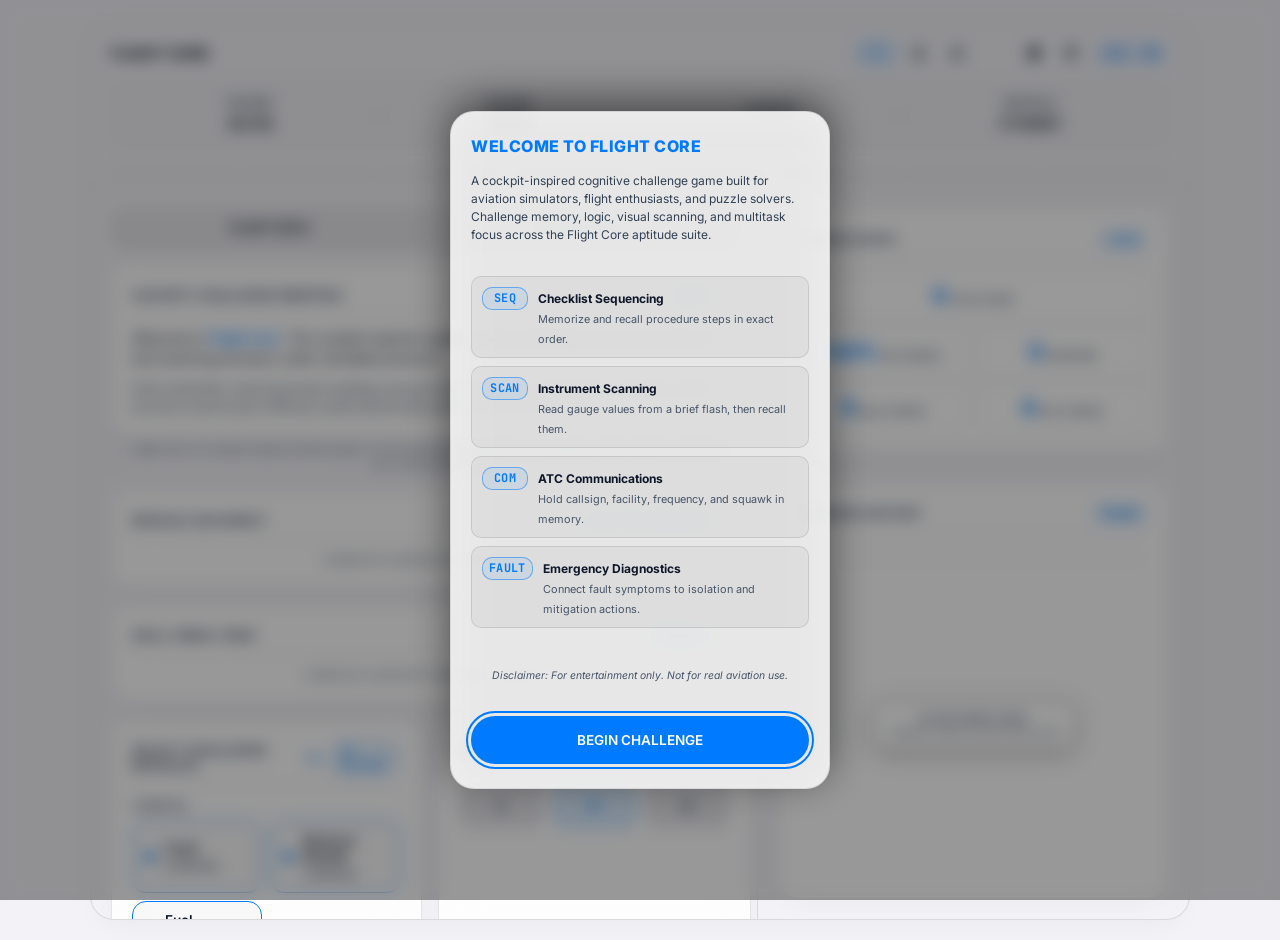
==== index.html @ 29fafee6 "refactor(ui): normalize typography design tokens and upgrade contrast legibility across color themes" ====
<!DOCTYPE html>
<html lang="en">
<head>
  <meta charset="UTF-8">
  <meta name="viewport" content="width=device-width, initial-scale=1.0, viewport-fit=cover">
  <title>Flight Core - Cockpit Challenge Game</title>
  <meta name="description" content="A cockpit-inspired memory and pattern-recognition challenge game for aviation and simulation enthusiasts.">
  <link rel="manifest" href="manifest.json">
  <meta name="theme-color" content="#000000">
  <meta name="apple-mobile-web-app-capable" content="yes">
  <meta name="apple-mobile-web-app-status-bar-style" content="black-translucent">
  <meta name="apple-mobile-web-app-title" content="Flight Core">
  <link rel="preconnect" href="https://fonts.googleapis.com">
  <link rel="preconnect" href="https://fonts.gstatic.com" crossorigin>
  <link href="https://fonts.googleapis.com/css2?family=Inter:wght@400;500;600;700&family=JetBrains+Mono:wght@500;600;700&display=swap" rel="stylesheet">
  <link rel="stylesheet" href="styles.css">
</head>
<body>
  <div class="env-badge" id="environment-badge" hidden aria-live="polite"></div>

  <div class="terminal-frame">
    
    <!-- 1. FIXED STATUS DASHBOARD (TOP) -->
    <header class="dashboard-header">
      <div class="dashboard-row">
        <div style="display: flex; align-items: center; gap: 10px;">
          <div class="system-title" id="system-status">FLIGHT CORE</div>
          <button class="abort-btn" id="btn-session-abort" style="display: none;">ABORT</button>
        </div>
        <div style="display: flex; align-items: center; gap: 6px;">
          <span class="pilot-rank-badge" id="hud-rank-badge" title="Pilot Rank">STU</span>
          <button class="theme-toggle-btn" id="btn-achievements-toggle" title="Pilot Achievements">
            <svg width="16" height="16" viewBox="0 0 24 24" fill="none" stroke="currentColor" stroke-width="2.5" stroke-linecap="round" stroke-linejoin="round">
              <circle cx="12" cy="8" r="7" />
              <polyline points="8.21 13.89 7 23 12 20 17 23 15.79 13.88" />
            </svg>
          </button>
          <button class="theme-toggle-btn" id="btn-pro-toggle" title="Flight Pass / Pro Access">
            <svg width="16" height="16" viewBox="0 0 24 24" fill="none" stroke="currentColor" stroke-width="2.5" stroke-linecap="round" stroke-linejoin="round">
              <polygon points="12 2 15.09 8.26 22 9.27 17 14.14 18.18 21.02 12 17.77 5.82 21.02 7 14.14 2 9.27 8.91 8.26 12 2" />
            </svg>
          </button>
          <button class="theme-toggle-btn" id="btn-sound-toggle" title="Toggle Sound" aria-label="Toggle sound">
            <svg width="16" height="16" viewBox="0 0 24 24" fill="none" stroke="currentColor" stroke-width="2.5" stroke-linecap="round" stroke-linejoin="round" id="sound-icon">
              <!-- Injected via JS -->
            </svg>
          </button>
          <button class="theme-toggle-btn" id="btn-theme-toggle" title="Select Theme">
            <svg width="16" height="16" viewBox="0 0 24 24" fill="none" stroke="currentColor" stroke-width="2.5" stroke-linecap="round" stroke-linejoin="round">
              <circle cx="12" cy="12" r="10" />
              <path d="M12 2v20a10 10 0 0 0 0-20" fill="currentColor" />
            </svg>
          </button>
          <button class="theme-toggle-btn" id="btn-help-toggle" title="Keyboard & Gesture Help">
            <svg width="16" height="16" viewBox="0 0 24 24" fill="none" stroke="currentColor" stroke-width="2.5" stroke-linecap="round" stroke-linejoin="round">
              <circle cx="12" cy="12" r="10" />
              <path d="M9.09 9a3 3 0 0 1 5.83 1c0 2-3 3-3 3" />
              <line x1="12" y1="17" x2="12.01" y2="17" />
            </svg>
          </button>
          <div class="telemetry-value accent" id="hud-level">LVL: 01</div>
        </div>
      </div>
      
      <div class="telemetry-grid grid-4">
        <!-- Metric 1: Round -->
        <div class="telemetry-item">
          <span class="telemetry-label">Round</span>
          <span class="telemetry-value" id="hud-round">00/08</span>
        </div>
        <!-- Metric 2: Score -->
        <div class="telemetry-item">
          <span class="telemetry-label">Score</span>
          <span class="telemetry-value" id="hud-score">00000</span>
        </div>
        <!-- Metric 3: Streak -->
        <div class="telemetry-item">
          <span class="telemetry-label">Streak</span>
          <div class="streak-chevrons" id="hud-streak-container">
            <div class="chevron"></div>
            <div class="chevron"></div>
            <div class="chevron"></div>
            <div class="chevron"></div>
            <div class="chevron"></div>
          </div>
        </div>
        <!-- Metric 4: Module Name -->
        <div class="telemetry-item">
          <span class="telemetry-label">Module</span>
          <span class="telemetry-value" id="hud-module">STANDBY</span>
        </div>
      </div>
      
      <!-- Real-Time Horizontal Visual Progress Step Tracker -->
      <div class="round-step-tracker" id="hud-round-dots" role="list" aria-label="Round progress">
        <!-- Injected via JS dynamically -->
      </div>
    </header>

    <!-- 2. DYNAMIC VIEWPORT (60% Height) -->
    <main class="viewport-content" id="main-viewport" aria-live="polite">
      
      <!-- SCREEN 1: HOME/START SCREEN -->
      <section class="screen-container active" id="screen-home" style="display: flex; flex-direction: column;">
        
        <!-- Segment Control switch -->
        <div class="segment-control" role="tablist" aria-label="Home panels" style="display: flex; background: var(--bg-input); border: 1px solid var(--border-subtle); border-radius: var(--radius-md); padding: 4px; margin-bottom: 16px;">
          <button class="segment-btn active" id="segment-btn-deck" role="tab" aria-selected="true" aria-controls="segment-content-deck" style="flex: 1; border: none; background: var(--btn-neutral-bg); color: var(--text-primary); border-radius: var(--radius-sm); padding: 8px; font-size: 0.75rem; font-weight: 700; cursor: pointer; transition: all var(--transition-fast);">FLIGHT DECK</button>
          <button class="segment-btn" id="segment-btn-logbook" role="tab" aria-selected="false" aria-controls="segment-content-logbook" style="flex: 1; border: none; background: transparent; color: var(--text-muted); border-radius: var(--radius-sm); padding: 8px; font-size: 0.75rem; font-weight: 700; cursor: pointer; transition: all var(--transition-fast);">RUN HISTORY</button>
        </div>

        <!-- Segment Content: FLIGHT DECK (challenge dashboard) -->
        <div id="segment-content-deck" role="tabpanel" aria-labelledby="segment-btn-deck" style="display: flex; flex-direction: column; width: 100%;">
          <div class="terminal-card" style="margin-bottom: 12px;">
            <div class="terminal-card-header">
              <span>Cockpit Challenge Briefing</span>
              <span class="type-tag">Info</span>
            </div>
            <p style="font-size: 0.82rem; line-height: 1.5; color: var(--text-primary); margin-bottom: 12px;">
              Welcome to <strong style="font-weight: 700; color: var(--accent-blue);">Flight Core</strong>. This cockpit-inspired cognitive game challenges your visual memory and scanning precision under simulated pressure.
            </p>
            <p style="font-size: 0.75rem; line-height: 1.5; color: var(--text-secondary);">
              Solve checklists, recall instrument readings, process radio clearances, and diagnose emergency faults across 8-round cycles. Difficulty scales dynamically based on your correct streak.
            </p>
          </div>

          <!-- Home Screen Disclaimer -->
          <p style="font-size: 0.65rem; color: var(--text-muted); line-height: 1.4; font-style: italic; margin-top: -6px; margin-bottom: 16px; text-align: center; border-left: 2px solid var(--border-subtle); padding-left: 8px;">
            Flight Core is a cockpit-inspired memory game. It is not real aviation instruction, not regulatory study material, and not for real-world aviation use.
          </p>

          <div class="home-stats-summary" id="home-stats-summary-viewport">
            <div class="home-stat-box">
              <span class="home-stat-num" id="stat-high-score">0000</span>
              <span class="home-stat-label">High Score</span>
            </div>
            <div class="home-stat-box">
              <span class="home-stat-num" id="stat-avg-score">0.0%</span>
              <span class="home-stat-label">Avg Grade</span>
            </div>
            <div class="home-stat-box">
              <span class="home-stat-num" id="stat-sessions">0</span>
              <span class="home-stat-label">Sessions</span>
            </div>
            <div class="home-stat-box">
              <span class="home-stat-num" id="stat-max-streak">0</span>
              <span class="home-stat-label">Max Streak</span>
            </div>
            <div class="home-stat-box">
              <span class="home-stat-num" id="stat-daily-streak">0</span>
              <span class="home-stat-label">Day Streak</span>
            </div>
          </div>

          <!-- History card with Calendar/Trend tabs -->
          <div class="terminal-card" style="margin-bottom: 16px;" id="home-history-card">
            <div class="terminal-card-header">
              <div style="display: flex; align-items: center; gap: 8px;">
                <span>History</span>
                <div class="history-tab-row">
                  <button class="history-tab active" data-tab="chart">Trend</button>
                  <button class="history-tab" data-tab="calendar">Calendar</button>
                </div>
              </div>
              <span class="type-tag" id="history-tab-label">Last 15</span>
            </div>
            <div id="history-panel-chart">
              <div class="history-chart-wrapper" id="history-chart">
                <div style="font-size: 0.65rem; color: var(--text-muted); text-align: center;">NO RECENT SESSION DATA</div>
              </div>
            </div>
            <div id="history-panel-calendar" style="display: none;">
              <div class="calendar-grid" id="play-calendar" aria-label="Recent play calendar">
                <!-- JS injected -->
              </div>
            </div>
          </div>

          <!-- Module Accuracy Trends Card -->
          <div class="terminal-card" style="margin-bottom: 16px;" id="module-stats-card">
            <div class="terminal-card-header">
              <span>Module Accuracy</span>
              <span class="type-tag">Last 10 Sessions</span>
            </div>
            <div id="module-stats-bars">
              <!-- JS Injected -->
              <div style="font-size: 0.65rem; color: var(--text-muted); text-align: center;">COMPLETE A SESSION TO SEE TRENDS</div>
            </div>
          </div>

          <!-- Skill Family Trends Card -->
          <div class="terminal-card" style="margin-bottom: 16px;" id="skill-family-stats-card">
            <div class="terminal-card-header">
              <span>Skill Family Map</span>
              <span class="type-tag" id="skill-family-weakest">Pending</span>
            </div>
            <div id="skill-family-stats-bars">
              <!-- JS Injected -->
              <div style="font-size: 0.65rem; color: var(--text-muted); text-align: center;">COMPLETE A SESSION TO MAP SKILL FAMILIES</div>
            </div>
          </div>
          <!-- Wrapper container for challenge configuration cards -->
          <div class="home-config-grid">
            <!-- Select Challenge Modules Card -->
            <div class="terminal-card" style="margin-bottom: 16px;" id="game-selection-card">
              <div class="terminal-card-header">
                <span>Select Challenge Modules</span>
                <div style="display: flex; gap: 6px; align-items: center;">
                  <button id="btn-select-all-modules" style="font-size: 0.58rem; font-weight: 700; color: var(--accent-blue); background: none; border: none; cursor: pointer; padding: 0; font-family: var(--font-sans);">ALL</button>
                  <span class="type-tag" id="modules-selected-count">4 Active</span>
                </div>
              </div>
              <div class="module-selection-grid" style="display: grid; grid-template-columns: repeat(2, 1fr); gap: 10px;">
                <div class="module-select-card active" data-module="checklist" id="select-checklist">
                  <span class="select-indicator"></span>
                  <span style="font-size: 0.78rem; font-weight: 600;">Checklist</span>
                </div>
                <div class="module-select-card active" data-module="instruments" id="select-instruments">
                  <span class="select-indicator"></span>
                  <span style="font-size: 0.78rem; font-weight: 600;">Instruments</span>
                </div>
                <div class="module-select-card active" data-module="atc" id="select-atc">
                  <span class="select-indicator"></span>
                  <span style="font-size: 0.78rem; font-weight: 600;">ATC</span>
                </div>
                <div class="module-select-card active" data-module="fault" id="select-fault">
                  <span class="select-indicator"></span>
                  <span style="font-size: 0.78rem; font-weight: 600;">Fault</span>
                </div>
                <div class="module-select-card" data-module="fuel" id="select-fuel">
                  <span class="select-indicator"></span>
                  <span style="font-size: 0.78rem; font-weight: 600;">Fuel Balancer</span>
                </div>
                <div class="module-select-card" data-module="beacon" id="select-beacon">
                  <span class="select-indicator"></span>
                  <span style="font-size: 0.78rem; font-weight: 600;">Beacon Bearing</span>
                </div>
                <div class="module-select-card" data-module="horizon" id="select-horizon">
                  <span class="select-indicator"></span>
                  <span style="font-size: 0.78rem; font-weight: 600;">Horizon Scan</span>
                </div>
              </div>
            </div>

            <!-- Session Length selector -->
            <div class="terminal-card" style="margin-bottom: 16px;">
              <div class="terminal-card-header">
                <span>Session Length</span>
                <span class="type-tag" id="session-length-label">8 Rounds</span>
              </div>
              <div class="session-length-selector" id="session-length-selector">
                <button class="session-len-btn" data-len="4">4</button>
                <button class="session-len-btn active" data-len="8">8</button>
                <button class="session-len-btn" data-len="12">12</button>
              </div>
            </div>

            <!-- Difficulty Preset selector -->
            <div class="terminal-card" style="margin-bottom: 16px;">
              <div class="terminal-card-header">
                <span>Difficulty Preset</span>
                <span class="type-tag" id="difficulty-label">Standard</span>
              </div>
              <div class="session-length-selector" id="difficulty-selector">
                <button class="session-len-btn" data-streak="0">Novice</button>
                <button class="session-len-btn active" data-streak="4">Standard</button>
                <button class="session-len-btn" data-streak="8">Advanced</button>
              </div>
              <p style="font-size: 0.6rem; color: var(--text-muted); margin-top: 8px; line-height: 1.4;">
                Sets starting streak to seed your initial difficulty level. Novice = Lvl 1, Standard = Lvl 3, Advanced = Lvl 5.
              </p>
            </div>

            <!-- Study Timer multiplier -->
            <div class="terminal-card" style="margin-bottom: 16px;">
              <div class="terminal-card-header">
                <span>Study Timer</span>
                <span class="type-tag" id="timer-duration-label">Standard</span>
              </div>
              <div class="session-length-selector" id="timer-duration-selector">
                <button class="session-len-btn active" data-multiplier="1">Standard</button>
                <button class="session-len-btn" data-multiplier="1.5">Relaxed</button>
                <button class="session-len-btn" data-multiplier="2">Extended</button>
              </div>
              <p style="font-size: 0.6rem; color: var(--text-muted); margin-top: 8px; line-height: 1.4;">
                How long to study each briefing before the test begins. Relaxed = 1.5x, Extended = 2x the default duration.
              </p>
            </div>
          </div>

          <button class="btn btn-primary btn-block" id="btn-engage-session">
            START SESSION
          </button>
        </div>

        <!-- Segment Content: RUN HISTORY -->
        <div id="segment-content-logbook" role="tabpanel" aria-labelledby="segment-btn-logbook" style="display: none; flex-direction: column; width: 100%;">
          
          <div class="home-stats-summary" style="margin-bottom: 16px; display: grid; grid-template-columns: repeat(2, 1fr); gap: 10px;">
            <div class="home-stat-box">
              <span class="home-stat-num" id="log-stat-runs">0</span>
              <span class="home-stat-label">Total Runs</span>
            </div>
            <div class="home-stat-box">
              <span class="home-stat-num" id="log-stat-high">0</span>
              <span class="home-stat-label">High Score</span>
            </div>
            <div class="home-stat-box">
              <span class="home-stat-num" id="log-stat-avg">0%</span>
              <span class="home-stat-label">Avg Accuracy</span>
            </div>
            <div class="home-stat-box">
              <span class="home-stat-num" id="log-stat-streak">0</span>
              <span class="home-stat-label">Max Streak</span>
            </div>
          </div>

          <!-- Skill Competency Card -->
          <div class="terminal-card" style="margin-bottom: 16px;">
            <div class="terminal-card-header">
              <span>Module Accuracy Matrix</span>
              <span class="type-tag" style="background-color: rgba(52, 199, 89, 0.1); color: var(--success-emerald);">Accuracy</span>
            </div>
            <div style="display: flex; flex-direction: column; gap: 14px;" id="competency-matrix-list">
              <!-- Checklist -->
              <div class="competency-row">
                <div style="display: flex; justify-content: space-between; font-size: 0.72rem; font-weight: 600; margin-bottom: 4px;">
                  <span>Checklist Sequencing</span>
                  <span id="competency-val-checklist">0%</span>
                </div>
                <div class="competency-bar-track" style="width: 100%; height: 6px; background: rgba(255,255,255,0.08); border-radius: 3px; overflow: hidden;">
                  <div class="competency-bar-fill" id="competency-fill-checklist" style="width: 0%; height: 100%; background: linear-gradient(90deg, var(--accent-blue), #38BDF8); border-radius: 3px; transition: width 0.5s ease;"></div>
                </div>
              </div>
              <!-- Instruments -->
              <div class="competency-row">
                <div style="display: flex; justify-content: space-between; font-size: 0.72rem; font-weight: 600; margin-bottom: 4px;">
                  <span>Instrument Scanning</span>
                  <span id="competency-val-instruments">0%</span>
                </div>
                <div class="competency-bar-track" style="width: 100%; height: 6px; background: rgba(255,255,255,0.08); border-radius: 3px; overflow: hidden;">
                  <div class="competency-bar-fill" id="competency-fill-instruments" style="width: 0%; height: 100%; background: linear-gradient(90deg, var(--accent-blue), #38BDF8); border-radius: 3px; transition: width 0.5s ease;"></div>
                </div>
              </div>
              <!-- ATC -->
              <div class="competency-row">
                <div style="display: flex; justify-content: space-between; font-size: 0.72rem; font-weight: 600; margin-bottom: 4px;">
                  <span>Radio Retention (ATC)</span>
                  <span id="competency-val-atc">0%</span>
                </div>
                <div class="competency-bar-track" style="width: 100%; height: 6px; background: rgba(255,255,255,0.08); border-radius: 3px; overflow: hidden;">
                  <div class="competency-bar-fill" id="competency-fill-atc" style="width: 0%; height: 100%; background: linear-gradient(90deg, var(--accent-blue), #38BDF8); border-radius: 3px; transition: width 0.5s ease;"></div>
                </div>
              </div>
              <!-- Fault -->
              <div class="competency-row">
                <div style="display: flex; justify-content: space-between; font-size: 0.72rem; font-weight: 600; margin-bottom: 4px;">
                  <span>Emergency Diagnostics</span>
                  <span id="competency-val-fault">0%</span>
                </div>
                <div class="competency-bar-track" style="width: 100%; height: 6px; background: rgba(255,255,255,0.08); border-radius: 3px; overflow: hidden;">
                  <div class="competency-bar-fill" id="competency-fill-fault" style="width: 0%; height: 100%; background: linear-gradient(90deg, var(--accent-blue), #38BDF8); border-radius: 3px; transition: width 0.5s ease;"></div>
                </div>
              </div>
            </div>
          </div>

          <!-- Cognitive Blindspot Card -->
          <div class="terminal-card" id="log-blindspot-card" style="margin-bottom: 16px; border-color: var(--warning-border); background-color: var(--warning-bg); display: none;">
            <div class="terminal-card-header" style="border-bottom-color: var(--warning-border); border-bottom-width: 1px; border-bottom-style: solid;">
              <span style="color: var(--accent-amber); display: flex; align-items: center; gap: 6px;">COGNITIVE BLINDSPOT DIAGNOSTIC</span>
            </div>
            <p id="log-blindspot-msg" style="font-size: 0.75rem; line-height: 1.4; color: var(--text-primary);">
              No significant blindspots diagnosed. Maintain active play across all modules.
            </p>
          </div>

          <!-- Flight Logs List Card -->
          <div class="terminal-card" style="margin-bottom: 0;">
            <div class="terminal-card-header">
              <span>Challenge Run Entries</span>
              <span class="type-tag" id="log-entries-count">0 Runs</span>
            </div>
            <div class="logbook-scroll-area" id="logbook-scroll-list" style="max-height: 240px; overflow-y: auto; display: flex; flex-direction: column; gap: 8px;">
              <div style="font-size: 0.65rem; color: var(--text-muted); text-align: center; padding: 12px;">NO RUN HISTORY YET</div>
            </div>
          </div>

        </div>

      </section>

      <!-- SCREEN 2: STUDY/BRIEFING SCREEN -->
      <section class="screen-container" id="screen-study" aria-label="Study briefing phase" aria-live="polite">
        <div class="timer-container" style="display: flex; gap: 8px; align-items: center; background: transparent; border: none; padding: 0;">
          <div style="flex-grow: 1; height: 6px; background: rgba(255,255,255,0.08); border-radius: var(--radius-sm); overflow: hidden; position: relative;">
            <div class="timer-bar" id="study-timer-bar" style="width: 100%; height: 100%; background: var(--accent-blue); border-radius: var(--radius-sm); transition: width 0.05s linear;"></div>
          </div>
          <button class="theme-toggle-btn" id="btn-study-pause" title="Pause/Play Briefing" style="width: 24px; height: 24px; flex-shrink: 0; background: var(--btn-neutral-bg); border: 1px solid var(--border-subtle); border-radius: 50%; display: flex; align-items: center; justify-content: center; padding: 0;">
            <svg width="10" height="10" viewBox="0 0 24 24" fill="currentColor" stroke="none" id="study-pause-icon">
              <rect x="6" y="4" width="4" height="16"></rect>
              <rect x="14" y="4" width="4" height="16"></rect>
            </svg>
          </button>
        </div>
        
        <div class="terminal-card-header" style="border: none; margin-bottom: 8px;">
          <span id="study-type-title">STUDY CURRENT FLIGHT DATA</span>
          <div style="display: flex; align-items: center; gap: 6px;">
            <span class="type-tag" id="study-speed-bonus" style="font-weight: 700; color: var(--success-emerald); background: rgba(52,199,89,0.1); display: none;">+0 SPD</span>
            <span class="type-tag" id="study-timer-display" style="font-weight: 700;">05.00s</span>
          </div>
        </div>

        <div class="terminal-card" style="flex-grow: 1; display: flex; flex-direction: column; justify-content: center; min-height: 180px; position: relative; overflow: hidden;">
          <!-- Briefing Paused Overlay -->
          <div class="briefing-paused-overlay" id="paused-overlay" style="display: none;">
            <div style="display: flex; flex-direction: column; align-items: center; gap: 8px; text-align: center;">
              <svg class="paused-pulse" width="28" height="28" viewBox="0 0 24 24" fill="none" stroke="var(--accent-amber)" stroke-width="2.5" stroke-linecap="round" stroke-linejoin="round">
                <rect x="6" y="4" width="4" height="16" fill="var(--accent-amber)"></rect>
                <rect x="14" y="4" width="4" height="16" fill="var(--accent-amber)"></rect>
              </svg>
              <span style="font-size: 0.85rem; font-weight: 800; color: var(--accent-amber); letter-spacing: 1.5px; text-transform: uppercase;">BRIEFING PAUSED</span>
              <span style="font-size: 0.65rem; color: var(--text-muted);">Press Space or Tap Play to Resume</span>
            </div>
          </div>

          <!-- Checklist briefing slot -->
          <div id="briefing-checklist" style="display: none; width: 100%;">
            <h3 style="font-size: 0.78rem; font-weight: 700; color: var(--accent-blue); margin-bottom: 12px; text-transform: uppercase;" id="checklist-title-brief">APU INITIALIZATION SEQUENCE</h3>
            <ol style="font-size: 0.78rem; padding-left: 20px; line-height: 1.6; color: var(--text-primary);" id="checklist-list-brief">
              <!-- JS Injected -->
            </ol>
          </div>

          <!-- Instruments briefing slot -->
          <div id="briefing-instruments" style="display: none; width: 100%;">
            <div class="gauges-grid" id="instruments-grid-brief">
              <!-- JS Injected -->
            </div>
          </div>

          <!-- ATC briefing slot -->
          <div id="briefing-atc" style="display: none; width: 100%;">
            <p style="font-size: 0.62rem; color: var(--text-muted); font-weight: 700; text-transform: uppercase; margin-bottom: 8px; letter-spacing: 0.5px;">RADIO COMM TRANSMISSION:</p>
            <div class="atc-telemetry-display" id="atc-string-brief">
              <!-- JS Injected -->
            </div>
          </div>

          <!-- Fault briefing slot -->
          <div id="briefing-fault" style="display: none; width: 100%;">
            <h3 style="font-size: 0.78rem; font-weight: 700; color: var(--accent-blue); margin-bottom: 12px; text-transform: uppercase;" id="fault-symptom-brief">SYMPTOM: HYDRAULIC LEAK</h3>
            <div class="fault-chain-flow" id="fault-flow-brief">
              <!-- JS Injected -->
            </div>
          </div>
        </div>

        <button class="btn btn-primary btn-block" id="btn-skip-timer" style="margin-top: 12px;">
          PROCEED TO RECALL
        </button>
      </section>

      <!-- SCREEN 3: TEST/INPUT SCREEN -->
      <section class="screen-container" id="screen-test" aria-label="Recall input phase" aria-live="polite">
        <div class="terminal-card-header" style="border: none; margin-bottom: 8px;">
          <span>RECALL FLIGHT CONFIGURATION</span>
          <span class="type-tag" style="color: var(--accent-cyan);" id="test-type-label">RECALL STAGE</span>
        </div>

        <div class="terminal-card" style="flex-grow: 1; display: flex; flex-direction: column; justify-content: flex-start; min-height: 200px; padding: 12px; overflow-y: auto;">
          <!-- Checklist test slot -->
          <div id="test-checklist" style="display: none; width: 100%;">
            <p style="font-size: 0.65rem; color: var(--text-muted); font-weight: 600; margin-bottom: 8px; letter-spacing: 0.3px;">TAP STEPS IN CORRECT SEQUENTIAL ORDER:</p>
            <div class="checklist-slots-container" id="checklist-slots">
              <!-- JS Injected Slots -->
            </div>
            
            <div class="pool-container">
              <div class="pool-title">AVAILABLE PROCEDURAL BLOCKS:</div>
              <div class="pool-items" id="checklist-pool">
                <!-- JS Injected pool options -->
              </div>
            </div>
          </div>

          <!-- Instruments test slot -->
          <div id="test-instruments" style="display: none; width: 100%;">
            <p style="font-size: 0.65rem; color: var(--text-muted); font-weight: 600; margin-bottom: 8px; letter-spacing: 0.3px;">SELECT GAUGE AND ENTER CORRECT VALUE:</p>
            <div class="gauges-grid" id="instruments-grid-test">
              <!-- JS Injected Blanked Gauges -->
            </div>
          </div>

          <!-- ATC test slot -->
          <div id="test-atc" style="display: none; width: 100%;">
            <p style="font-size: 0.65rem; color: var(--text-muted); font-weight: 600; margin-bottom: 8px; letter-spacing: 0.3px;">ENTER ATC TRANSMISSION DETAILS:</p>
            <div class="atc-inputs-grid">
              <div class="atc-input-wrapper">
                <span class="atc-input-label">Callsign <span class="shortcut-badge" style="opacity: 0.45; margin-left: 4px;">1</span></span>
                <input type="text" class="input-terminal" id="atc-input-callsign" readonly placeholder="TAP TO ENTER">
              </div>
              <div class="atc-input-wrapper">
                <span class="atc-input-label">Facility <span class="shortcut-badge" style="opacity: 0.45; margin-left: 4px;">2</span></span>
                <input type="text" class="input-terminal" id="atc-input-facility" readonly placeholder="TAP TO ENTER">
              </div>
              <div class="atc-input-wrapper">
                <span class="atc-input-label">Frequency <span class="shortcut-badge" style="opacity: 0.45; margin-left: 4px;">3</span></span>
                <input type="text" class="input-terminal" id="atc-input-freq" readonly placeholder="TAP TO ENTER">
              </div>
              <div class="atc-input-wrapper">
                <span class="atc-input-label">Squawk <span class="shortcut-badge" style="opacity: 0.45; margin-left: 4px;">4</span></span>
                <input type="text" class="input-terminal" id="atc-input-squawk" readonly placeholder="TAP TO ENTER">
              </div>
            </div>
          </div>

          <!-- Fault test slot -->
          <div id="test-fault" style="display: none; width: 100%;">
            <p style="font-size: 0.65rem; color: var(--text-muted); font-weight: 600; margin-bottom: 8px; letter-spacing: 0.3px;" id="fault-symptom-test-label">SYMPTOM CHECKLIST</p>
            <div class="fault-chain-flow" id="fault-slots">
              <!-- JS Injected Slots -->
            </div>
            
            <div class="pool-container">
              <div class="pool-title">SELECT MITIGATION IN SEQUENCE:</div>
              <div class="pool-items" id="fault-pool">
                <!-- JS Injected Options -->
              </div>
            </div>
          </div>

          <!-- Fuel test slot -->
          <div id="test-fuel" style="display: none; width: 100%;">
            <p style="font-size: 0.65rem; color: var(--text-muted); font-weight: 600; margin-bottom: 8px; letter-spacing: 0.3px;">DYNAMIC FUEL TANK BALANCER</p>
            <div id="fuel-display-container"></div>
          </div>

          <!-- Beacon test slot -->
          <div id="test-beacon" style="display: none; width: 100%;">
            <p style="font-size: 0.65rem; color: var(--text-muted); font-weight: 600; margin-bottom: 8px; letter-spacing: 0.3px;">RELATIVE BEARING INDICATOR (RBI) & BEACON MATRIX</p>
            <div id="beacon-display-container"></div>
          </div>


          <!-- Horizon test slot -->
          <div id="test-horizon" style="display: none; width: 100%;">
            <p style="font-size: 0.65rem; color: var(--text-muted); font-weight: 600; margin-bottom: 8px; letter-spacing: 0.3px;">ATTITUDE HORIZON SCAN & 3D POSTURE SELECTION</p>
            <div id="horizon-display-container"></div>
          </div>
        </div>

        <button class="btn btn-success btn-block" id="btn-submit-test" style="margin-top: 12px;">
          SUBMIT RESPONSE
        </button>
      </section>

      <!-- SCREEN 4: IMMEDIATE FEEDBACK SCREEN -->
      <section class="screen-container" id="screen-feedback" aria-label="Round feedback" aria-live="assertive">
        <div class="debrief-score-card" id="feedback-verdict-card" style="padding: 14px; margin-bottom: 12px;">
          <span style="font-size: 0.6rem; color: var(--text-muted); font-weight: 700; text-transform: uppercase; letter-spacing: 0.5px;">RESPONSE STATUS</span>
          <div class="debrief-rating" id="feedback-verdict-rating">NOMINAL</div>
          <div style="font-size: 0.72rem; margin-top: 4px; color: var(--text-muted); font-weight: 600;" id="feedback-score-added">+150 PTS</div>
        </div>

        <div class="terminal-card" style="flex-grow: 1; display: flex; flex-direction: column;">
          <div class="terminal-card-header">
            <span>Recall Analysis</span>
            <span class="type-tag">Auditing</span>
          </div>
          <div class="feedback-details" id="feedback-details-list">
            <!-- JS Injected Breakdown Rows -->
          </div>
        </div>

        <button class="btn btn-primary btn-block" id="btn-next-round" style="margin-top: 12px;">
          CONTINUE SESSION
        </button>
      </section>

      <!-- SCREEN 5: FINAL DEBRIEFING SCREEN -->
      <section class="screen-container" id="screen-debrief" aria-label="Session debrief" aria-live="polite">
        <div class="debrief-score-card">
          <span style="font-size: 0.6rem; color: var(--text-muted); font-weight: 700; text-transform: uppercase; letter-spacing: 0.5px;">SESSION COMPLETED</span>
          <div style="font-size: 2rem; font-weight: 800; color: var(--accent-blue); margin: 6px 0;" id="debrief-score">09,450</div>
          <div style="font-size: 0.8rem; color: var(--text-muted); font-weight: 500;" id="debrief-percentage">92% ACCURACY</div>
          <div class="debrief-rating ace" id="debrief-rating-label">ACE</div>
        </div>

        <div class="debrief-table-container" style="max-height: 120px; overflow-y: auto;">
          <table class="debrief-table">
            <thead>
              <tr>
                <th>Rnd</th>
                <th>Module</th>
                <th>Result</th>
                <th>Score</th>
              </tr>
            </thead>
            <tbody id="debrief-table-rows">
              <!-- JS Injected debrief lines -->
            </tbody>
          </table>
        </div>

        <div class="terminal-card" style="margin-top: 10px; margin-bottom: 10px;">
          <div class="terminal-card-header">
            <span>Skill Family Debrief</span>
            <span class="type-tag">This Run</span>
          </div>
          <div id="debrief-skill-family-bars">
            <!-- JS Injected -->
          </div>
        </div>

        <!-- Technical Performance Analytics & Visual Data Charts -->
        <div class="terminal-card" id="debrief-technical-analytics" style="margin-top: 12px; margin-bottom: 12px;">
          <div class="terminal-card-header">
            <div style="display: flex; align-items: center; gap: 6px;">
              <span>Technical Telemetry & Timing</span>
              <span class="cei-badge" id="debrief-cei-badge">CEI: 85</span>
            </div>
            <span class="type-tag" id="debrief-cadence-tag">Optimal Cadence</span>
          </div>

          <!-- 1. SVG 5-Axis Spider Radar Chart -->
          <div style="margin-bottom: 14px; text-align: center;">
            <div style="font-size: 0.65rem; color: var(--text-muted); font-weight: 700; text-transform: uppercase; margin-bottom: 6px; letter-spacing: 0.5px;">Skill Family Radar Chart</div>
            <div id="debrief-radar-container">
              <!-- SVG Injected -->
            </div>
          </div>

          <!-- 2. Response Time Histogram Bar Chart -->
          <div style="margin-bottom: 14px;">
            <div style="font-size: 0.65rem; color: var(--text-muted); font-weight: 700; text-transform: uppercase; margin-bottom: 6px; letter-spacing: 0.5px;">Per-Round Response Timing (Seconds)</div>
            <div id="debrief-histogram-container">
              <!-- SVG Injected -->
            </div>
          </div>

          <!-- 3. Question Style Progress Breakdown -->
          <div>
            <div style="font-size: 0.65rem; color: var(--text-muted); font-weight: 700; text-transform: uppercase; margin-bottom: 8px; letter-spacing: 0.5px;">Cognitive Question Style Breakdown</div>
            <div id="debrief-style-breakdown-list">
              <!-- Injected via JS -->
            </div>
          </div>
        </div>
        <div class="blindspot-log" id="debrief-blindspots" style="display: none;">
          <div class="blindspot-title">AREAS FOR REVIEW</div>
          <ul class="blindspot-list" id="debrief-blindspot-list">
            <!-- JS Injected errors -->
          </ul>
        </div>

        <button class="btn btn-block" id="btn-copy-score" style="width: 100%; margin-top: 10px; min-height: 44px; font-size: 0.78rem; background: var(--btn-neutral-bg); border-color: var(--btn-neutral-border);">
          COPY SCORE CARD
        </button>

        <div style="display: flex; gap: 10px; margin-top: 8px; width: 100%;">
          <button class="btn btn-block" id="btn-debrief-home" style="flex: 1; min-height: 52px; background: var(--btn-neutral-bg); border-color: var(--btn-neutral-border);">
            HOME
          </button>
          <button class="btn btn-primary btn-block" id="btn-restart" style="flex: 1; min-height: 52px; margin-top: 0;">
            RESTART
          </button>
        </div>

        <!-- Debrief Screen Disclaimer -->
        <p style="font-size: 0.6rem; color: var(--text-muted); text-align: center; margin-top: 12px; margin-bottom: 0; font-style: italic;">
          For entertainment only. Not for real aviation use.
        </p>
      </section>

    </main>

    <!-- DESKTOP SIDEBAR -->
    <aside class="desktop-sidebar">
      <!-- Static stats panel (shown on home/debrief) -->
      <div id="sidebar-static-panel" style="display: flex; flex-direction: column; gap: 14px; height: 100%;">
        <div class="terminal-card">
          <div class="terminal-card-header">
            <span>Player Stats</span>
            <span class="type-tag">Live</span>
          </div>
          <div class="home-stats-summary side-stats-grid" style="display: grid; grid-template-columns: repeat(2, 1fr); gap: 10px; margin-bottom: 0;">
            <div class="home-stat-box" style="grid-column: span 2;">
              <span class="home-stat-num" id="side-stat-high-score">0000</span>
              <span class="home-stat-label">High Score</span>
            </div>
            <div class="home-stat-box">
              <span class="home-stat-num" id="side-stat-avg-score">0.0%</span>
              <span class="home-stat-label">Avg Grade</span>
            </div>
            <div class="home-stat-box">
              <span class="home-stat-num" id="side-stat-sessions">0</span>
              <span class="home-stat-label">Sessions</span>
            </div>
            <div class="home-stat-box">
              <span class="home-stat-num" id="side-stat-max-streak">0</span>
              <span class="home-stat-label">Max Streak</span>
            </div>
            <div class="home-stat-box">
              <span class="home-stat-num" id="side-stat-daily-streak">0</span>
              <span class="home-stat-label">Day Streak</span>
            </div>
          </div>
        </div>
        <div class="terminal-card" style="margin-bottom: 0; flex-grow: 1; display: flex; flex-direction: column;">
          <div class="terminal-card-header">
            <span>Session History</span>
            <span class="type-tag">Trend</span>
          </div>
          <div class="history-chart-wrapper" id="sidebar-chart" style="flex-grow: 1; display: flex; align-items: center; justify-content: center;">
            <div style="font-size: 0.65rem; color: var(--text-muted); text-align: center;">NO RECENT SESSION DATA</div>
          </div>
        </div>
      </div>
      <!-- Live session panel (shown during study/test/feedback) -->
      <div id="sidebar-live-panel" style="display: none; flex-direction: column; gap: 14px;">
        <div class="terminal-card">
          <div class="terminal-card-header">
            <span>Live Session</span>
            <span class="type-tag" style="color: var(--success-emerald); background: var(--success-bg);">Active</span>
          </div>
          <div class="home-stats-summary" style="grid-template-columns: 1fr 1fr; gap: 8px; margin-bottom: 0;">
            <div class="home-stat-box">
              <span class="home-stat-num" id="live-stat-score" style="font-size: 1rem;">00000</span>
              <span class="home-stat-label">Score</span>
            </div>
            <div class="home-stat-box">
              <span class="home-stat-num" id="live-stat-streak" style="font-size: 1rem;">0</span>
              <span class="home-stat-label">Streak</span>
            </div>
            <div class="home-stat-box">
              <span class="home-stat-num" id="live-stat-round" style="font-size: 1rem;">0/8</span>
              <span class="home-stat-label">Round</span>
            </div>
            <div class="home-stat-box">
              <span class="home-stat-num" id="live-stat-level" style="font-size: 1rem;">LVL 1</span>
              <span class="home-stat-label">Level</span>
            </div>
          </div>
        </div>
        <div class="terminal-card" style="flex-grow: 1;">
          <div class="terminal-card-header">
            <span>Module</span>
            <span class="type-tag" id="live-stat-module">-</span>
          </div>
          <div style="display: flex; flex-direction: column; gap: 8px; margin-top: 4px;" id="live-round-history">
            <!-- JS injected -->
          </div>
        </div>
      </div>
    </aside>

    <!-- 3. CUSTOM INTEGRATED TERMINAL KEYPAD (BOTTOM) -->
    <footer class="custom-keypad-panel" id="custom-keypad" style="display: none;">
      <!-- Keypad active target banner -->
      <div class="keypad-header-row">
        <span class="keypad-header-label" id="keypad-input-label">ACTIVE GAUGE: IAS</span>
        <span class="keypad-header-value" id="keypad-preview-value">---</span>
      </div>

      <div class="keypad-grid">
        <button class="keypad-btn">1</button>
        <button class="keypad-btn">2</button>
        <button class="keypad-btn">3</button>
        
        <button class="keypad-btn">4</button>
        <button class="keypad-btn">5</button>
        <button class="keypad-btn">6</button>
        
        <button class="keypad-btn">7</button>
        <button class="keypad-btn">8</button>
        <button class="keypad-btn">9</button>
        
        <button class="keypad-btn" id="keypad-dot" aria-label="Decimal point">.</button>
        <button class="keypad-btn" aria-label="0">0</button>
        <button class="keypad-btn action" id="keypad-back" aria-label="Backspace">BACK</button>
      </div>

      <div class="keypad-grid" style="grid-template-columns: 1fr 1fr; margin-top: 4px;">
        <button class="keypad-btn action" id="keypad-clear" style="height: 40px; font-size: 0.75rem;" aria-label="Clear all">CLEAR</button>
        <button class="keypad-btn action enter" id="keypad-enter" style="height: 40px; font-size: 0.75rem;" aria-label="Confirm value">CONFIRM</button>
      </div>
    </footer>

    <!-- Text keyboard options (letters panel for Callsign/Facility) -->
    <footer class="custom-keypad-panel" id="custom-text-keypad" style="display: none; padding: 8px;">
      <div class="keypad-header-row" style="margin-bottom: 6px;">
        <span class="keypad-header-label" id="text-keypad-input-label">ACTIVE FIELD: CALLSIGN</span>
        <span class="keypad-header-value" id="text-keypad-preview-value">---</span>
      </div>

      <!-- Quick select options for Facility/Callsign -->
      <div class="pool-container" style="border: none; padding: 0; margin: 0;">
        <div class="pool-items" id="text-keypad-options" style="display: grid; grid-template-columns: repeat(2, 1fr); gap: 6px;">
          <!-- JS Injected quick select buttons -->
        </div>
      </div>
    </footer>

    <!-- Theme Selector Modal Overlay -->
    <div class="theme-selector-overlay" id="theme-selector-overlay" style="display: none;">
      <div class="theme-selector-card">
        <div class="theme-selector-header">
          <span>Select Theme</span>
          <button class="theme-close-btn" id="btn-theme-close" aria-label="Close theme panel">&times;</button>
        </div>
        <div class="theme-options-grid">
          <button class="theme-opt-btn" data-theme-val="dark">
            <span class="theme-opt-indicator" style="background-color: #000000; border: 1px solid rgba(255,255,255,0.2);"></span>
            <span class="theme-opt-label">OLED Dark</span>
          </button>
          <button class="theme-opt-btn" data-theme-val="light">
            <span class="theme-opt-indicator" style="background-color: #FCFCFC; border: 1px solid rgba(0,0,0,0.15);"></span>
            <span class="theme-opt-label">Apple Light</span>
          </button>
          <button class="theme-opt-btn" data-theme-val="mono">
            <span class="theme-opt-indicator" style="background: linear-gradient(135deg, #121212 50%, #F3F4F6 50%); border: 1px solid rgba(255,255,255,0.15);"></span>
            <span class="theme-opt-label">Monochrome</span>
          </button>
          <button class="theme-opt-btn" data-theme-val="sage">
            <span class="theme-opt-indicator" style="background-color: #121815; border: 1px solid #30D158;"></span>
            <span class="theme-opt-label">Nordic Sage</span>
          </button>
          <button class="theme-opt-btn" data-theme-val="warm">
            <span class="theme-opt-indicator" style="background-color: #FAF5EE; border: 1px solid #D97706;"></span>
            <span class="theme-opt-label">Warm Sand</span>
          </button>
        </div>
        <div class="terminal-card" style="margin-top: 12px; margin-bottom: 8px; padding: 12px;">
          <label for="toggle-telemetry" style="display: flex; align-items: center; justify-content: space-between; gap: 12px; cursor: pointer;">
            <span style="display: flex; flex-direction: column; gap: 3px;">
              <span style="font-size: 0.75rem; color: var(--text-primary); font-weight: 700;">Anonymous product events</span>
              <span id="telemetry-status" style="font-size: 0.64rem; color: var(--text-muted); line-height: 1.35;">Telemetry endpoint is not configured.</span>
            </span>
            <input type="checkbox" id="toggle-telemetry" aria-describedby="telemetry-status">
          </label>
        </div>
        <div style="border-top: 1px solid var(--border-subtle); padding-top: 12px; margin-top: 8px;" id="purge-section">
          <button class="theme-opt-btn" id="btn-clear-history" style="justify-content: center; color: var(--error-rose); border-color: var(--error-border); background: var(--error-bg); font-weight: 700;">
            PURGE RUN HISTORY
          </button>
          <div id="purge-confirm-row" style="display: none; gap: 8px; margin-top: 8px;">
            <p style="font-size: 0.68rem; color: var(--text-secondary); margin-bottom: 8px; line-height: 1.4;">This will erase all session history permanently.</p>
            <div style="display: flex; gap: 8px;">
              <button class="btn btn-block" id="btn-purge-cancel" style="flex: 1; min-height: 40px; font-size: 0.72rem; background: var(--btn-neutral-bg); border-color: var(--btn-neutral-border);">CANCEL</button>
              <button class="btn btn-block" id="btn-purge-confirm" style="flex: 1; min-height: 40px; font-size: 0.72rem; background: var(--error-rose); border-color: transparent; color: #FFFFFF;">CONFIRM PURGE</button>
            </div>
          </div>
        </div>
      </div>
    </div>

    <!-- Onboarding Help Modal Overlay -->
    <div class="theme-selector-overlay" id="help-modal-overlay" style="display: none; z-index: 1200;">
      <div class="theme-selector-card" style="max-width: 380px;">
        <div class="theme-selector-header">
          <span>Flight Core Help & Keymap</span>
          <button class="theme-close-btn" id="btn-help-close" aria-label="Close help panel">&times;</button>
        </div>
        <div style="font-size: 0.74rem; color: var(--text-secondary); line-height: 1.5; max-height: 280px; overflow-y: auto; padding-right: 4px;">
          <p style="margin-bottom: 12px; color: var(--text-primary); font-weight: 600;">Welcome to Flight Core. Use these physical key shortcuts or touch targets:</p>
          
          <div style="display: flex; flex-direction: column; gap: 8px; margin-bottom: 16px;">
            <div class="help-key-row" style="display: flex; justify-content: space-between; align-items: center; border-bottom: 1px solid var(--border-subtle); padding-bottom: 6px;">
              <span>Select Block / Gauge / Choice</span>
              <div><span class="shortcut-badge" style="margin: 0 !important;">1</span> to <span class="shortcut-badge" style="margin: 0 !important;">8</span></div>
            </div>
            <div class="help-key-row" style="display: flex; justify-content: space-between; align-items: center; border-bottom: 1px solid var(--border-subtle); padding-bottom: 6px;">
              <span>Pause / Resume Study Timer</span>
              <span class="shortcut-badge" style="margin: 0 !important;">Space</span>
            </div>
            <div class="help-key-row" style="display: flex; justify-content: space-between; align-items: center; border-bottom: 1px solid var(--border-subtle); padding-bottom: 6px;">
              <span>Undo Last Selection / Backspace</span>
              <span class="shortcut-badge" style="margin: 0 !important;">Backspace</span>
            </div>
            <div class="help-key-row" style="display: flex; justify-content: space-between; align-items: center; border-bottom: 1px solid var(--border-subtle); padding-bottom: 6px;">
              <span>Confirm Value / Continue Round</span>
              <span class="shortcut-badge" style="margin: 0 !important;">Enter</span>
            </div>
            <div class="help-key-row" style="display: flex; justify-content: space-between; align-items: center; border-bottom: 1px solid var(--border-subtle); padding-bottom: 6px;">
              <span>Abort Session Overlay</span>
              <span class="shortcut-badge" style="margin: 0 !important;">Escape</span>
            </div>
          </div>

          <p style="color: var(--text-primary); font-weight: 700; margin-bottom: 6px;">Module Checklist:</p>
          <ul style="padding-left: 16px; margin-bottom: 4px; display: flex; flex-direction: column; gap: 4px; list-style-type: square;">
            <li><strong>Checklist</strong>: Tap/select procedural blocks in chronological order.</li>
            <li><strong>Instruments</strong>: Scan dials. Enter remembered values via keypad.</li>
            <li><strong>ATC</strong>: Hold Callsign, Facility, Freq, wind and Squawk.</li>
            <li><strong>Fault</strong>: Connect compound symptoms directly to mitigation paths.</li>
          </ul>

          <div style="margin-top: 16px; padding: 10px; background: var(--bg-input); border-radius: var(--radius-sm); border: 1px solid var(--border-subtle);">
            <p style="color: var(--text-primary); font-weight: 700; margin-bottom: 4px; font-size: 0.72rem;">DISCLAIMER & TERMS</p>
            <p style="font-size: 0.65rem; color: var(--text-muted); line-height: 1.4; margin-bottom: 0;">
              Flight Core is a recreational memory game. It is for entertainment and brain-puzzle purposes only. Clearances, checklist sequences, and fault scenarios are stylized and randomized. Do not use or reference them in real aviation.
            </p>
          </div>
        </div>
      </div>
    </div>

    <!-- Abort Session Confirmation Modal Overlay -->
    <div class="theme-selector-overlay" id="abort-confirm-overlay" style="display: none; z-index: 1100;">
      <div class="theme-selector-card" style="max-width: 320px;">
        <div class="theme-selector-header" style="border-bottom: none; margin-bottom: 4px;">
          <span style="color: var(--accent-amber); font-weight: 800; font-size: 1.05rem; letter-spacing: 0.5px;">SESSION PAUSED</span>
        </div>
        <p style="font-size: 0.78rem; color: var(--text-secondary); line-height: 1.4; margin-bottom: 20px;">
          Select session action. Restarting instantly starts Round 1. Exiting returns to the home panel.
        </p>
        <div style="display: flex; flex-direction: column; gap: 8px;">
          <button class="btn btn-primary btn-block" id="btn-abort-restart" style="min-height: 44px; padding: 10px 16px; background: var(--success-emerald); border-color: var(--success-border); color: #FFFFFF;">
            RESET & RESTART SESSION
          </button>
          <button class="btn btn-danger btn-block" id="btn-abort-confirm" style="min-height: 44px; padding: 10px 16px; background: var(--error-rose); border-color: var(--error-border); color: #FFFFFF;">
            ABORT & EXIT TO HOME
          </button>
          <button class="btn btn-block" id="btn-abort-cancel" style="min-height: 44px; padding: 10px 16px; background: var(--btn-neutral-bg); border-color: var(--btn-neutral-border);">
            RESUME SESSION
          </button>
        </div>
      </div>
    </div>

  </div>

  <!-- Global System Error Boundary Overlay -->
  <div class="theme-selector-overlay" id="error-boundary-overlay" style="display: none; z-index: 2000;">
    <div class="theme-selector-card" style="max-width: 340px; border-color: var(--error-border);">
      <div class="theme-selector-header" style="border-bottom: none; margin-bottom: 8px;">
        <span style="color: var(--error-rose); font-weight: 800; font-size: 1.1rem; letter-spacing: 0.5px;">SYSTEM FAULT</span>
      </div>
      <p style="font-size: 0.78rem; color: var(--text-secondary); line-height: 1.45; margin-bottom: 12px;">
        An unexpected application fault has been intercepted. The panel session state could not be resolved.
      </p>
      <div style="background: var(--bg-input); border: 1px solid var(--border-subtle); border-radius: var(--radius-sm); padding: 8px; font-family: monospace; font-size: 0.6rem; color: var(--error-rose); margin-bottom: 20px; max-height: 120px; overflow-y: auto; text-align: left; white-space: pre-wrap;" id="error-boundary-log">
        Unknown exception.
      </div>
      <div style="display: flex; flex-direction: column; gap: 8px;">
        <button class="btn btn-primary btn-block" id="btn-error-reload" style="min-height: 44px; padding: 10px 16px; background: var(--accent-blue); border-color: var(--accent-blue); color: #FFFFFF;">
          RELOAD SYSTEM (RETRY)
        </button>
        <button class="btn btn-danger btn-block" id="btn-error-reset" style="min-height: 44px; padding: 10px 16px; background: var(--error-rose); border-color: var(--error-border); color: #FFFFFF;">
          RESET APPLICATION STATE
        </button>
      </div>
    </div>
  </div>

  <!-- Onboarding Welcome Modal (shown once on first visit) -->
  <div class="theme-selector-overlay" id="onboarding-overlay" style="display: none; z-index: 1300;">
    <div class="theme-selector-card" style="max-width: 380px;">
      <div class="theme-selector-header" style="border-bottom: none; padding-bottom: 0;">
        <span style="font-size: 1rem; font-weight: 800; color: var(--accent-blue);">Welcome to Flight Core</span>
      </div>
      <p style="font-size: 0.75rem; color: var(--text-secondary); line-height: 1.5; margin-bottom: 16px;">
        A cockpit-inspired cognitive challenge game built for aviation simulators, flight enthusiasts, and puzzle solvers. Challenge memory, logic, visual scanning, and multitask focus across the Flight Core aptitude suite.
      </p>
      <div style="display: flex; flex-direction: column; gap: 8px; margin-bottom: 16px;">
        <div style="display: flex; align-items: flex-start; gap: 10px; padding: 10px; background: var(--bg-input); border-radius: var(--radius-sm); border: 1px solid var(--border-subtle);">
          <span class="onboarding-code-badge">SEQ</span>
          <div><span style="font-size: 0.75rem; font-weight: 700; color: var(--text-primary);">Checklist Sequencing</span><br><span style="font-size: 0.68rem; color: var(--text-muted);">Memorize and recall procedure steps in exact order.</span></div>
        </div>
        <div style="display: flex; align-items: flex-start; gap: 10px; padding: 10px; background: var(--bg-input); border-radius: var(--radius-sm); border: 1px solid var(--border-subtle);">
          <span class="onboarding-code-badge">SCAN</span>
          <div><span style="font-size: 0.75rem; font-weight: 700; color: var(--text-primary);">Instrument Scanning</span><br><span style="font-size: 0.68rem; color: var(--text-muted);">Read gauge values from a brief flash, then recall them.</span></div>
        </div>
        <div style="display: flex; align-items: flex-start; gap: 10px; padding: 10px; background: var(--bg-input); border-radius: var(--radius-sm); border: 1px solid var(--border-subtle);">
          <span class="onboarding-code-badge">COM</span>
          <div><span style="font-size: 0.75rem; font-weight: 700; color: var(--text-primary);">ATC Communications</span><br><span style="font-size: 0.68rem; color: var(--text-muted);">Hold callsign, facility, frequency, and squawk in memory.</span></div>
        </div>
        <div style="display: flex; align-items: flex-start; gap: 10px; padding: 10px; background: var(--bg-input); border-radius: var(--radius-sm); border: 1px solid var(--border-subtle);">
          <span class="onboarding-code-badge">FAULT</span>
          <div><span style="font-size: 0.75rem; font-weight: 700; color: var(--text-primary);">Emergency Diagnostics</span><br><span style="font-size: 0.68rem; color: var(--text-muted);">Connect fault symptoms to isolation and mitigation actions.</span></div>
        </div>
      </div>
      <p style="font-size: 0.65rem; color: var(--text-muted); line-height: 1.45; text-align: center; margin-top: 8px; margin-bottom: 16px; font-style: italic;">
        Disclaimer: For entertainment only. Not for real aviation use.
      </p>
      <button class="btn btn-primary btn-block" id="btn-onboarding-dismiss" style="min-height: 48px;">
        BEGIN CHALLENGE
      </button>
    </div>
  </div>

  <!-- Achievements Drawer Overlay -->
  <div class="theme-selector-overlay" id="achievements-overlay" style="display: none; z-index: 1250;">
    <div class="theme-selector-card" style="max-width: 400px; max-height: 85vh; display: flex; flex-direction: column;">
      <div class="theme-selector-header">
        <span style="font-size: 1rem; font-weight: 800; color: var(--accent-blue);">Pilot Achievements</span>
        <button class="theme-option-btn" id="btn-achievements-close" style="width: auto; padding: 4px 10px;">Close</button>
      </div>
      <div id="achievements-list-container" class="achievement-grid" style="overflow-y: auto; padding-right: 4px;">
        <!-- Injected via JS -->
      </div>
    </div>
  </div>

  <!-- Pro Flight Pass Modal Overlay -->
  <div class="theme-selector-overlay" id="pro-pass-overlay" style="display: none; z-index: 1260;">
    <div class="theme-selector-card" style="max-width: 400px;">
      <div class="theme-selector-header">
        <div style="display: flex; align-items: center;">
          <span style="font-size: 1rem; font-weight: 800; color: var(--text-primary);">Flight Core Pro Pass</span>
          <span class="pro-badge">PRO</span>
        </div>
        <button class="theme-option-btn" id="btn-pro-close" style="width: auto; padding: 4px 10px;">Close</button>
      </div>
      <p style="font-size: 0.78rem; color: var(--text-secondary); line-height: 1.45; margin-bottom: 14px;">
        Support Flight Core development and unlock professional telemetry tools, exclusive cockpit themes, and advanced features. Core game modules remain 100% free forever.
      </p>
      <div class="pro-feature-card">
        <div>
          <strong style="font-size: 0.78rem; color: var(--text-primary);">Pro Cockpit HUD Themes</strong>
          <div style="font-size: 0.68rem; color: var(--text-muted);">Amber Vector & Stealth AMOLED</div>
        </div>
        <span class="type-tag">Theme</span>
      </div>
      <div class="pro-feature-card">
        <div>
          <strong style="font-size: 0.78rem; color: var(--text-primary);">Logbook Telemetry Export</strong>
          <div style="font-size: 0.68rem; color: var(--text-muted);">Export full CSV run telemetry & accuracy trends</div>
        </div>
        <span class="type-tag">CSV</span>
      </div>
      <div class="pro-feature-card">
        <div>
          <strong style="font-size: 0.78rem; color: var(--text-primary);">Custom Audio Synthesizers</strong>
          <div style="font-size: 0.68rem; color: var(--text-muted);">Mechanical click vs Modern Electronic Synth</div>
        </div>
        <span class="type-tag">Audio</span>
      </div>
      <div style="margin-top: 14px; display: flex; flex-direction: column; gap: 8px;">
        <input type="text" id="pro-license-input" placeholder="Enter Pro License Key (e.g. PRO-FLIGHT-PASS)" style="padding: 10px; border-radius: var(--radius-sm); border: 1px solid var(--border-subtle); background: var(--bg-input); color: var(--text-primary); font-size: 0.75rem; text-align: center;" />
        <button class="btn btn-primary btn-block" id="btn-pro-unlock" style="min-height: 44px;">UNLOCK PRO FEATURES</button>
      </div>
    </div>
  </div>

  <script src="config.example.js"></script>
  <script src="config.js"></script>
  <script src="core.js"></script>
  <script src="app.js"></script>
</body>
</html>
---- styles.css ----
/* --- MULTI-THEME CUSTOM VARIABLES (Apple & Aerospace UI Guidelines) --- */
body {
  /* Default: OLED Dark Theme */
  --bg-dark: #000000;
  --bg-card: rgba(22, 26, 33, 0.75);
  --bg-input: rgba(30, 36, 45, 0.6);
  --border-subtle: rgba(255, 255, 255, 0.1);
  --border-active: rgba(0, 122, 255, 0.55);
  
  /* Contrast Audit: Brightened slate values for WCAG AAA compliance on dark cards */
  --text-primary: #F8FAFC;
  --text-secondary: #CBD5E1;
  --text-muted: #94A3B8;
  
  --accent-blue: #007AFF; /* iOS sapphire blue */
  --accent-blue-glow: rgba(0, 122, 255, 0.15);
  --accent-cyan: #38BDF8;
  --accent-amber: #FF9500; /* iOS amber */
  
  --success-emerald: #34C759; /* iOS system green */
  --success-bg: rgba(52, 199, 89, 0.1);
  --success-border: rgba(52, 199, 89, 0.25);
  
  --error-rose: #FF3B30; /* iOS system red */
  --error-bg: rgba(255, 59, 48, 0.1);
  --error-border: rgba(255, 59, 48, 0.25);
  
  --warning-bg: rgba(255, 149, 0, 0.1);
  --warning-border: rgba(255, 149, 0, 0.25);
  
  --keypad-bg: rgba(255, 255, 255, 0.05);
  --keypad-active-bg: rgba(255, 255, 255, 0.12);
  --keypad-panel-bg: #0A0A0F;
  --shadow-premium: 0 12px 40px -12px rgba(0, 0, 0, 0.85);
  
  --font-sans: 'Inter', -apple-system, BlinkMacSystemFont, 'Segoe UI', Roboto, sans-serif;
  --font-mono: 'JetBrains Mono', 'SF Mono', 'Roboto Mono', 'Cascadia Code', monospace;
  --radius-lg: 20px;
  --radius-md: 14px;
  --radius-sm: 10px;
  
  --transition-fast: 0.22s cubic-bezier(0.16, 1, 0.3, 1);

  /* Audited Theme-Specific Button and Keypad variables */
  --btn-neutral-bg: rgba(255, 255, 255, 0.06);
  --btn-neutral-border: rgba(255, 255, 255, 0.1);
  --keypad-btn-bg: rgba(255, 255, 255, 0.06);
  --keypad-btn-active-bg: rgba(255, 255, 255, 0.14);
  --keypad-btn-action-bg: rgba(255, 255, 255, 0.03);
  --keypad-btn-shadow: none;

  /* Active selected-theme tint (border always uses --accent-blue) */
  --select-active-bg: rgba(0, 122, 255, 0.1);
}

body[data-theme="light"] {
  /* Apple Light Mode */
  --bg-dark: #F2F2F7; /* iOS system gray background */
  --bg-card: rgba(255, 255, 255, 0.85); /* translucent white */
  --bg-input: rgba(0, 0, 0, 0.04);
  --border-subtle: rgba(0, 0, 0, 0.1);
  --border-active: rgba(0, 122, 255, 0.5);
  
  /* Contrast Audit: High legibility dark slate shades (WCAG AAA) on light backgrounds */
  --text-primary: #0F172A;
  --text-secondary: #334155;
  --text-muted: #475569;
  
  --accent-blue: #007AFF;
  --accent-cyan: #0284C7;
  --accent-amber: #D97706;
  
  --success-emerald: #16A34A;
  --success-bg: rgba(22, 163, 74, 0.08);
  --success-border: rgba(22, 163, 74, 0.2);
  
  --error-rose: #DC2626;
  --error-bg: rgba(220, 38, 38, 0.08);
  --error-border: rgba(220, 38, 38, 0.2);
  
  --warning-bg: rgba(217, 119, 6, 0.08);
  --warning-border: rgba(217, 119, 6, 0.2);
  
  --keypad-bg: rgba(0, 0, 0, 0.04);
  --keypad-active-bg: rgba(0, 0, 0, 0.1);
  --keypad-panel-bg: #E5E5EA; /* iOS keypad gray */
  --shadow-premium: 0 10px 30px -10px rgba(0, 0, 0, 0.05);

  /* Audited Theme-Specific Button and Keypad variables */
  --btn-neutral-bg: #E5E5EA; /* Solid iOS system gray secondary button */
  --btn-neutral-border: rgba(0, 0, 0, 0.08);
  --keypad-btn-bg: #FFFFFF; /* Solid white key */
  --keypad-btn-active-bg: #E5E5EA;
  --keypad-btn-action-bg: #D1D1D6;
  --keypad-btn-shadow: 0 1px 2px rgba(0, 0, 0, 0.06), 0 0.5px 0.5px rgba(0, 0, 0, 0.04);

  --select-active-bg: rgba(0, 122, 255, 0.08);
}

body[data-theme="mono"] {
  /* Monochrome Minimalist Gray */
  --bg-dark: #121212;
  --bg-card: rgba(28, 28, 30, 0.85);
  --bg-input: rgba(255, 255, 255, 0.06);
  --border-subtle: rgba(255, 255, 255, 0.1);
  --border-active: rgba(255, 255, 255, 0.5);
  
  --text-primary: #FFFFFF;
  --text-secondary: #D1D5DB;
  --text-muted: #9CA3AF;
  
  --accent-blue: #FFFFFF; /* Stark white */
  --accent-cyan: #E5E7EB;
  --accent-amber: #D1D5DB;
  
  --success-emerald: #F3F4F6;
  --success-bg: rgba(255, 255, 255, 0.06);
  --success-border: rgba(255, 255, 255, 0.2);
  
  --error-rose: #9CA3AF;
  --error-bg: rgba(255, 255, 255, 0.04);
  --error-border: rgba(255, 255, 255, 0.12);
  
  --warning-bg: rgba(255, 255, 255, 0.05);
  --warning-border: rgba(255, 255, 255, 0.15);
  
  --keypad-bg: rgba(255, 255, 255, 0.05);
  --keypad-active-bg: rgba(255, 255, 255, 0.14);
  --keypad-panel-bg: #1C1C1E;
  --shadow-premium: 0 12px 40px -12px rgba(0, 0, 0, 0.8);

  /* Audited Theme-Specific Button and Keypad variables */
  --btn-neutral-bg: rgba(255, 255, 255, 0.06);
  --btn-neutral-border: rgba(255, 255, 255, 0.08);
  --keypad-btn-bg: rgba(255, 255, 255, 0.06);
  --keypad-btn-active-bg: rgba(255, 255, 255, 0.14);
  --keypad-btn-action-bg: rgba(255, 255, 255, 0.03);

  --select-active-bg: rgba(255, 255, 255, 0.08);
}

body[data-theme="sage"] {
  /* Nordic Forest Sage Green */
  --bg-dark: #121815; /* Slate sage */
  --bg-card: rgba(24, 32, 28, 0.85);
  --bg-input: rgba(255, 255, 255, 0.05);
  --border-subtle: rgba(255, 255, 255, 0.1);
  --border-active: rgba(52, 199, 89, 0.55);
  
  /* Contrast Audit: Brightened sage slate typography for readability */
  --text-primary: #F0FDF4;
  --text-secondary: #CBD5E1;
  --text-muted: #94A3B8;
  
  --accent-blue: #30D158; /* Apple green */
  --accent-cyan: #38BDF8;
  --accent-amber: #FF9500;
  
  --success-emerald: #30D158;
  --success-bg: rgba(48, 209, 88, 0.1);
  --success-border: rgba(48, 209, 88, 0.22);
  
  --error-rose: #FF453A;
  --error-bg: rgba(255, 69, 58, 0.1);
  --error-border: rgba(255, 69, 58, 0.22);
  
  --warning-bg: rgba(255, 149, 0, 0.1);
  --warning-border: rgba(255, 149, 0, 0.22);
  
  --keypad-bg: rgba(255, 255, 255, 0.04);
  --keypad-active-bg: rgba(255, 255, 255, 0.12);
  --keypad-panel-bg: #0C110F;
  --shadow-premium: 0 12px 40px -12px rgba(0, 0, 0, 0.85);

  /* Audited Theme-Specific Button and Keypad variables */
  --btn-neutral-bg: rgba(24, 32, 28, 0.7);
  --btn-neutral-border: rgba(255, 255, 255, 0.08);
  --keypad-btn-bg: rgba(24, 32, 28, 0.7);
  --keypad-btn-active-bg: rgba(255, 255, 255, 0.12);
  --keypad-btn-action-bg: rgba(24, 32, 28, 0.4);

  --select-active-bg: rgba(48, 209, 88, 0.1);
}

body[data-theme="warm"] {
  /* Warm Minimalist Sand */
  --bg-dark: #FAF5EE; /* Cozy Sand */
  --bg-card: rgba(255, 255, 255, 0.85);
  --bg-input: rgba(0, 0, 0, 0.04);
  --border-subtle: rgba(140, 115, 95, 0.15);
  --border-active: rgba(217, 119, 6, 0.55);
  
  /* Contrast Audit: High contrast cocoa stone shades for absolute legibility */
  --text-primary: #1C1917;
  --text-secondary: #292524;
  --text-muted: #57534E;
  
  --accent-blue: #D97706; /* Terracotta amber */
  --accent-cyan: #4F46E5;
  --accent-amber: #D97706;
  
  --success-emerald: #D97706;
  --success-bg: rgba(217, 119, 6, 0.08);
  --success-border: rgba(217, 119, 6, 0.2);
  
  --error-rose: #9A3412;
  --error-bg: rgba(154, 52, 18, 0.08);
  --error-border: rgba(154, 52, 18, 0.2);
  
  --warning-bg: rgba(217, 119, 6, 0.08);
  --warning-border: rgba(217, 119, 6, 0.2);
  
  --keypad-bg: rgba(0, 0, 0, 0.04);
  --keypad-active-bg: rgba(0, 0, 0, 0.1);
  --keypad-panel-bg: #EFE9DE;
  --shadow-premium: 0 10px 30px -10px rgba(100, 80, 60, 0.08);

  /* Audited Theme-Specific Button and Keypad variables */
  --btn-neutral-bg: #EFE9DE;
  --btn-neutral-border: rgba(140, 115, 95, 0.2);
  --keypad-btn-bg: #FFFFFF;
  --keypad-btn-active-bg: #EFE9DE;
  --keypad-btn-action-bg: #E5DEC9;
  --keypad-btn-shadow: 0 1px 2px rgba(140, 115, 95, 0.1);

  --select-active-bg: rgba(217, 119, 6, 0.08);
}

body[data-theme="amber"] {
  /* Vintage Vector Amber Theme */
  --bg-dark: #080500;
  --bg-card: rgba(30, 20, 5, 0.85);
  --bg-input: rgba(45, 30, 10, 0.6);
  --border-subtle: rgba(255, 165, 0, 0.25);
  --border-active: rgba(255, 149, 0, 0.85);
  --text-primary: #FFE082;
  --text-secondary: #FFCA28;
  --text-muted: #FFB300;
  --accent-blue: #FF9500;
  --accent-cyan: #FFC04D;
  --accent-amber: #FF9500;
  --keypad-bg: rgba(255, 149, 0, 0.1);
  --keypad-active-bg: rgba(255, 149, 0, 0.22);
  --keypad-panel-bg: #100A02;
  --btn-neutral-bg: rgba(255, 149, 0, 0.12);
  --btn-neutral-border: rgba(255, 149, 0, 0.25);
  --select-active-bg: rgba(255, 149, 0, 0.18);
}

body[data-theme="stealth"] {
  /* Stealth AMOLED Theme */
  --bg-dark: #000000;
  --bg-card: rgba(18, 18, 22, 0.85);
  --bg-input: rgba(25, 25, 30, 0.7);
  --border-subtle: rgba(255, 255, 255, 0.08);
  --border-active: rgba(160, 160, 180, 0.7);
  --text-primary: #FFFFFF;
  --text-secondary: #E2E8F0;
  --text-muted: #94A3B8;
  --accent-blue: #94A3B8;
  --accent-cyan: #CBD5E1;
  --accent-amber: #E0A030;
  --keypad-bg: rgba(255, 255, 255, 0.05);
  --keypad-active-bg: rgba(255, 255, 255, 0.14);
  --keypad-panel-bg: #050508;
  --btn-neutral-bg: rgba(255, 255, 255, 0.08);
  --btn-neutral-border: rgba(255, 255, 255, 0.1);
  --select-active-bg: rgba(255, 255, 255, 0.12);
}

/* --- RESET & TRANSITIONS --- */
* {
  box-sizing: border-box;
  margin: 0;
  padding: 0;
  user-select: none;
  -webkit-user-select: none;
}

body {
  background-color: var(--bg-dark);
  color: var(--text-primary);
  font-family: var(--font-sans);
  height: 100vh;
  height: -webkit-fill-available;
  overflow: hidden;
  display: flex;
  justify-content: center;
  align-items: center;
  transition: background-color var(--transition-fast), color var(--transition-fast);
}

/* --- MOBILE FRAME --- */
.terminal-frame {
  width: 100%;
  max-width: 100%;
  height: 100vh;
  min-height: 100vh;
  display: flex;
  flex-direction: column;
  background-color: var(--bg-dark);
  position: relative;
  overflow: hidden;
  transition: background-color var(--transition-fast), border-color var(--transition-fast);
}

/* --- FIXED HEADER --- */
.dashboard-header {
  flex-shrink: 0;
  padding: 16px 20px 12px 20px;
  background-color: var(--bg-dark);
  border-bottom: 1px solid var(--border-subtle);
  display: flex;
  flex-direction: column;
  gap: 14px;
  z-index: 10;
  transition: background-color var(--transition-fast), border-color var(--transition-fast);
}

.dashboard-row {
  display: flex;
  justify-content: space-between;
  align-items: center;
}

.system-title {
  font-size: 0.95rem;
  font-weight: 700;
  letter-spacing: -0.2px;
  color: var(--text-primary);
  display: flex;
  align-items: center;
  gap: 8px;
}


.telemetry-value.accent {
  color: var(--accent-blue);
  font-family: var(--font-mono);
  font-weight: 700;
  font-size: 0.88rem;
  background: rgba(0, 122, 255, 0.1);
  padding: 4px 10px;
  border-radius: 30px;
  transition: color var(--transition-fast), background var(--transition-fast);
}

body[data-theme="light"] .telemetry-value.accent {
  background: rgba(0, 122, 255, 0.08);
}

body[data-theme="mono"] .telemetry-value.accent {
  background: rgba(255, 255, 255, 0.1);
  color: var(--text-primary);
}

body[data-theme="sage"] .telemetry-value.accent {
  background: rgba(48, 209, 88, 0.1);
}

body[data-theme="warm"] .telemetry-value.accent {
  background: rgba(217, 119, 6, 0.08);
}

/* Telemetry Grid */
.telemetry-grid {
  background-color: rgba(255, 255, 255, 0.02);
  border: 1px solid var(--border-subtle);
  border-radius: var(--radius-md);
  padding: 12px;
}

body[data-theme="light"] .telemetry-grid {
  background-color: rgba(0, 0, 0, 0.015);
}

.grid-4 {
  display: grid;
  grid-template-columns: repeat(4, 1fr);
  gap: 8px;
  width: 100%;
}

.telemetry-item {
  display: flex;
  flex-direction: column;
  align-items: center;
  justify-content: center;
  position: relative;
}

.telemetry-item:not(:last-child)::after {
  content: "";
  position: absolute;
  right: -4px;
  top: 25%;
  height: 50%;
  width: 1px;
  background-color: var(--border-subtle);
}

.telemetry-label {
  font-size: 0.72rem;
  font-weight: 700;
  color: var(--text-muted);
  text-transform: uppercase;
  letter-spacing: 0.5px;
  margin-bottom: 3px;
}

.telemetry-value {
  font-family: var(--font-mono);
  font-size: 0.95rem;
  font-weight: 600;
  color: var(--text-primary);
}

.streak-chevrons {
  display: flex;
  gap: 3px;
  margin-top: 4px;
}

.chevron {
  width: 6px;
  height: 6px;
  border-radius: 50%;
  background-color: rgba(255, 255, 255, 0.15);
  transition: background-color var(--transition-fast);
}

body[data-theme="light"] .chevron {
  background-color: rgba(0, 0, 0, 0.1);
}

.chevron.active {
  background-color: var(--success-emerald);
}

/* --- THEME TOGGLE ELEMENT --- */
.theme-toggle-btn {
  background: transparent;
  border: none;
  color: var(--text-secondary);
  cursor: pointer;
  display: flex;
  align-items: center;
  justify-content: center;
  width: 32px;
  height: 32px;
  border-radius: 50%;
  transition: background-color var(--transition-fast), color var(--transition-fast);
}

.theme-toggle-btn:hover, .theme-toggle-btn:active {
  background-color: rgba(255, 255, 255, 0.05);
  color: var(--text-primary);
}

body[data-theme="light"] .theme-toggle-btn:hover,
body[data-theme="light"] .theme-toggle-btn:active {
  background-color: rgba(0, 0, 0, 0.04);
}

.theme-selector-overlay {
  position: absolute;
  top: 0;
  left: 0;
  right: 0;
  bottom: 0;
  background-color: rgba(0, 0, 0, 0.4);
  z-index: 100;
  display: flex;
  align-items: flex-end;
  justify-content: center;
  backdrop-filter: blur(8px);
  -webkit-backdrop-filter: blur(8px);
  animation: fadeIn 0.2s cubic-bezier(0.16, 1, 0.3, 1);
}

.theme-selector-card {
  width: 100%;
  background-color: var(--bg-card);
  border-top: 1px solid var(--border-subtle);
  border-top-left-radius: 24px;
  border-top-right-radius: 24px;
  padding: 24px 20px;
  display: flex;
  flex-direction: column;
  gap: 16px;
  box-shadow: 0 -10px 40px rgba(0, 0, 0, 0.5);
  animation: slideUp 0.25s cubic-bezier(0.16, 1, 0.3, 1);
  backdrop-filter: blur(24px);
  -webkit-backdrop-filter: blur(24px);
}

.theme-selector-header {
  display: flex;
  justify-content: space-between;
  align-items: center;
}

.theme-selector-header span {
  font-size: 0.85rem;
  font-weight: 700;
  color: var(--text-primary);
  text-transform: uppercase;
  letter-spacing: 0.5px;
}

.theme-close-btn {
  background: transparent;
  border: none;
  font-size: 1.5rem;
  color: var(--text-muted);
  cursor: pointer;
  line-height: 1;
}

.theme-options-grid {
  display: flex;
  flex-direction: column;
  gap: 8px;
}

.theme-opt-btn {
  background-color: rgba(255, 255, 255, 0.02);
  border: 1px solid var(--border-subtle);
  border-radius: var(--radius-md);
  padding: 12px 16px;
  display: flex;
  align-items: center;
  gap: 12px;
  color: var(--text-primary);
  font-family: var(--font-sans);
  font-size: 0.85rem;
  font-weight: 600;
  cursor: pointer;
  width: 100%;
  transition: all var(--transition-fast);
}

body[data-theme="light"] .theme-opt-btn,
body[data-theme="warm"] .theme-opt-btn {
  background-color: rgba(0, 0, 0, 0.015);
}

.theme-opt-btn:active {
  transform: scale(0.98);
}

/* Unified active selected-theme state - accent border + per-theme tint for all themes */
.theme-opt-btn.active {
  border-color: var(--accent-blue);
  background-color: var(--select-active-bg);
}

/* Clear, unambiguous selected affordance on the active theme */
.theme-opt-btn.active .theme-opt-label::after {
  content: " selected";
  margin-left: 8px;
  font-weight: 800;
  color: var(--accent-blue);
}

/* Keyboard focus visibility (consistent across all interactive controls in the selector) */
.theme-opt-btn:focus-visible,
.theme-close-btn:focus-visible {
  outline: 2px solid var(--accent-blue);
  outline-offset: 2px;
}

.theme-opt-indicator {
  width: 18px;
  height: 18px;
  border-radius: 50%;
  display: inline-block;
  flex-shrink: 0;
}

.theme-opt-label {
  flex-grow: 1;
  text-align: left;
}

/* --- VIEWPORT ENGINE --- */
.viewport-content {
  flex-grow: 1;
  flex-shrink: 1;
  min-height: 0;
  overflow-y: auto;
  overflow-x: hidden;
  padding: 20px;
  display: flex;
  flex-direction: column;
  position: relative;
  transition: background-color 0.4s cubic-bezier(0.16, 1, 0.3, 1), box-shadow 0.4s cubic-bezier(0.16, 1, 0.3, 1);
}

.screen-container {
  display: flex;
  flex-direction: column;
  flex-grow: 1;
  opacity: 0;
  pointer-events: none;
  position: absolute;
  top: 20px;
  left: 20px;
  right: 20px;
  bottom: 20px;
  transition: opacity 0.22s cubic-bezier(0.16, 1, 0.3, 1), transform 0.22s cubic-bezier(0.16, 1, 0.3, 1);
  transform: scale(0.98) translateY(6px);
}

.screen-container.active {
  opacity: 1;
  pointer-events: auto;
  position: relative;
  top: 0;
  left: 0;
  right: 0;
  bottom: 0;
  transform: scale(1) translateY(0);
}

.screen-glow-success {
  background-color: rgba(52, 199, 89, 0.05) !important;
  box-shadow: inset 0 0 30px rgba(52, 199, 89, 0.12) !important;
}

.screen-glow-error {
  background-color: rgba(255, 59, 48, 0.05) !important;
  box-shadow: inset 0 0 30px rgba(255, 59, 48, 0.12) !important;
}

.screen-glow-warning {
  background-color: rgba(255, 149, 0, 0.05) !important;
  box-shadow: inset 0 0 30px rgba(255, 149, 0, 0.12) !important;
}

/* --- CARDS (GLASSMORPHISM) --- */
.terminal-card {
  background-color: var(--bg-card);
  border: 1px solid var(--border-subtle);
  border-radius: var(--radius-lg);
  padding: 20px;
  margin-bottom: 16px;
  position: relative;
  backdrop-filter: blur(20px);
  -webkit-backdrop-filter: blur(20px);
  box-shadow: var(--shadow-premium);
  transition: background-color var(--transition-fast), border-color var(--transition-fast);
}

.terminal-card-header {
  font-size: 0.78rem;
  font-weight: 700;
  color: var(--text-secondary);
  text-transform: uppercase;
  letter-spacing: 0.5px;
  margin-bottom: 14px;
  display: flex;
  justify-content: space-between;
  align-items: center;
  padding-bottom: 8px;
  border-bottom: 1px solid var(--border-subtle);
}

.terminal-card-header .type-tag {
  font-family: var(--font-mono);
  font-weight: 700;
  color: var(--accent-blue);
  background-color: rgba(0, 122, 255, 0.12);
  padding: 3px 10px;
  border-radius: 30px;
  font-size: 0.72rem;
  text-transform: uppercase;
  transition: color var(--transition-fast), background var(--transition-fast);
}

body[data-theme="mono"] .terminal-card-header .type-tag {
  color: var(--text-primary);
  background-color: rgba(255, 255, 255, 0.1);
}

body[data-theme="sage"] .terminal-card-header .type-tag {
  color: var(--accent-blue);
  background-color: rgba(48, 209, 88, 0.1);
}

body[data-theme="warm"] .terminal-card-header .type-tag {
  color: var(--accent-blue);
  background-color: rgba(217, 119, 6, 0.08);
}

/* --- STUDY TIMER BAR --- */
.timer-container {
  width: 100%;
  height: 5px;
  background-color: rgba(255, 255, 255, 0.06);
  border-radius: 10px;
  overflow: hidden;
  margin-bottom: 16px;
}

body[data-theme="light"] .timer-container {
  background-color: rgba(0, 0, 0, 0.06);
}

.timer-bar {
  height: 100%;
  width: 100%;
  background-color: var(--accent-blue);
  border-radius: 10px;
  transition: width 0.1s linear, background-color var(--transition-fast);
}

/* --- SESSION LENGTH SELECTOR --- */
.session-length-selector {
  display: grid;
  grid-template-columns: repeat(3, 1fr);
  gap: 8px;
}

.session-len-btn {
  font-family: var(--font-sans);
  background: var(--btn-neutral-bg);
  color: var(--text-secondary);
  border: 1px solid var(--btn-neutral-border);
  border-radius: var(--radius-md);
  padding: 10px;
  font-size: 0.88rem;
  font-weight: 600;
  cursor: pointer;
  outline: none;
  min-height: 44px;
  transition: all var(--transition-fast);
  letter-spacing: 0.3px;
}

.session-len-btn:active {
  transform: scale(0.97);
}

.session-len-btn.active {
  background: rgba(0, 122, 255, 0.15);
  border-color: rgba(0, 122, 255, 0.45);
  color: var(--accent-blue);
  font-weight: 700;
}

/* --- MODULE STAT BARS --- */
.module-stat-row {
  display: flex;
  align-items: center;
  gap: 10px;
  margin-bottom: 10px;
}

.module-stat-row:last-child {
  margin-bottom: 0;
}

.module-stat-label {
  font-size: 0.74rem;
  font-weight: 700;
  color: var(--text-secondary);
  text-transform: uppercase;
  letter-spacing: 0.5px;
  width: 84px;
  flex-shrink: 0;
}

.module-stat-track {
  flex-grow: 1;
  height: 6px;
  background: rgba(255, 255, 255, 0.06);
  border-radius: 10px;
  overflow: hidden;
}

body[data-theme="light"] .module-stat-track {
  background: rgba(0, 0, 0, 0.06);
}

.module-stat-fill {
  height: 100%;
  border-radius: 10px;
  background: var(--accent-blue);
  transition: width 0.6s cubic-bezier(0.16, 1, 0.3, 1);
}

.module-stat-pct {
  font-family: var(--font-mono);
  font-size: 0.74rem;
  font-weight: 700;
  color: var(--text-muted);
  width: 32px;
  text-align: right;
  flex-shrink: 0;
}

/* --- BUTTONS (Apple capsule/pill design) --- */
.btn {
  font-family: var(--font-sans);
  background: var(--btn-neutral-bg);
  color: var(--text-primary);
  border: 1px solid var(--btn-neutral-border);
  border-radius: 30px; /* Perfect pill buttons */
  padding: 14px 24px;
  font-size: 0.85rem;
  font-weight: 600;
  cursor: pointer;
  outline: none;
  min-height: 52px;
  display: inline-flex;
  justify-content: center;
  align-items: center;
  gap: 8px;
  transition: all var(--transition-fast);
}

/* --- ABORT BUTTON (Apple styling) --- */
.abort-btn {
  font-family: var(--font-sans);
  background-color: var(--error-bg);
  color: var(--error-rose);
  border: 1px solid var(--error-border);
  border-radius: 16px;
  padding: 5px 12px;
  font-size: 0.68rem;
  font-weight: 700;
  cursor: pointer;
  letter-spacing: 0.5px;
  transition: all var(--transition-fast);
  display: inline-flex;
  align-items: center;
  justify-content: center;
  text-transform: uppercase;
}

.abort-btn:hover {
  background-color: var(--error-rose);
  color: #FFFFFF;
  border-color: transparent;
}

.abort-btn:active {
  transform: scale(0.95);
}

.btn:active {
  transform: scale(0.97);
  opacity: 0.88;
}

.btn-primary {
  background-color: var(--accent-blue);
  border-color: transparent;
  color: #FFFFFF;
}

.btn-primary:active {
  background-color: #0056D2;
}

body[data-theme="mono"] .btn-primary {
  background-color: var(--text-primary);
  color: var(--bg-dark);
}

body[data-theme="mono"] .btn-primary:active {
  background-color: var(--text-secondary);
}

.btn-success {
  background-color: var(--success-emerald);
  border-color: transparent;
  color: #FFFFFF;
}

.btn-success:active {
  background-color: #248A3D;
}

body[data-theme="mono"] .btn-success {
  background-color: rgba(255, 255, 255, 0.06);
  border: 1px solid var(--border-subtle);
  color: var(--text-primary);
}

@keyframes submit-ready-pulse {
  0%   { box-shadow: 0 0 0 0 rgba(52, 199, 89, 0.55); }
  50%  { box-shadow: 0 0 0 8px rgba(52, 199, 89, 0); }
  100% { box-shadow: 0 0 0 0 rgba(52, 199, 89, 0); }
}

.btn.submit-ready {
  animation: submit-ready-pulse 0.7s cubic-bezier(0.16, 1, 0.3, 1);
}

.btn-danger {
  background-color: var(--error-rose);
  border-color: transparent;
  color: #FFFFFF;
}

.btn-danger:active {
  background-color: #D6251C;
}

.btn-block {
  width: 100%;
}

/* --- INSTRUMENT SCANNING --- */
.gauges-grid {
  display: grid;
  grid-template-columns: repeat(2, 1fr);
  gap: 12px;
  width: 100%;
}

.gauge-card {
  background-color: rgba(255, 255, 255, 0.02);
  border: 1px solid var(--border-subtle);
  border-radius: var(--radius-md);
  padding: 14px;
  display: flex;
  flex-direction: column;
  align-items: center;
  position: relative;
  transition: all var(--transition-fast);
}

body[data-theme="light"] .gauge-card {
  background-color: rgba(0, 0, 0, 0.01);
}

.gauge-value-display {
  font-family: var(--font-mono);
  font-size: 1.55rem;
  font-weight: 700;
  color: var(--text-primary);
  margin: 6px 0;
  letter-spacing: -0.5px;
  text-align: center;
}

.gauge-card.active-step {
  border-color: var(--accent-blue);
  background-color: rgba(0, 122, 255, 0.05);
}

body[data-theme="mono"] .gauge-card.active-step {
  border-color: var(--text-primary);
  background-color: rgba(255, 255, 255, 0.04);
}

.gauge-card.blanked .gauge-value-display {
  color: var(--text-muted);
}

.gauge-card.blanked.active-step .gauge-value-display {
  color: var(--accent-blue);
}

body[data-theme="mono"] .gauge-card.blanked.active-step .gauge-value-display {
  color: var(--text-primary);
}

/* --- CHECKLIST MODULES --- */
.checklist-slots-container {
  display: flex;
  flex-direction: column;
  gap: 8px;
  margin-bottom: 16px;
}

.checklist-slot {
  border: 1px solid var(--border-subtle);
  border-radius: var(--radius-md);
  height: 48px;
  display: flex;
  align-items: center;
  padding: 0 16px;
  position: relative;
  background-color: rgba(255, 255, 255, 0.01);
  transition: border-color var(--transition-fast), background var(--transition-fast);
}

body[data-theme="light"] .checklist-slot {
  background-color: rgba(0, 0, 0, 0.01);
}

.checklist-slot-index {
  font-family: var(--font-mono);
  font-size: 0.78rem;
  font-weight: 700;
  color: var(--accent-blue);
  width: 28px;
  transition: color var(--transition-fast);
}

body[data-theme="mono"] .checklist-slot-index {
  color: var(--text-primary);
}

.checklist-slot-content {
  flex-grow: 1;
  font-size: 0.88rem;
  font-weight: 500;
  color: var(--text-primary);
}

.sortable-item {
  background-color: var(--bg-input);
  border: 1px solid var(--border-subtle);
  border-radius: var(--radius-md);
  padding: 14px 16px;
  font-size: 0.88rem;
  font-weight: 600;
  cursor: pointer;
  display: flex;
  justify-content: space-between;
  align-items: center;
  touch-action: none;
  min-height: 48px;
  transition: all var(--transition-fast);
}

.sortable-item:active {
  border-color: var(--accent-blue);
  background-color: rgba(0, 122, 255, 0.08);
}

body[data-theme="mono"] .sortable-item:active {
  border-color: var(--text-primary);
  background-color: rgba(255, 255, 255, 0.06);
}

.pool-container {
  border-top: 1px solid var(--border-subtle);
  padding-top: 16px;
  margin-top: 16px;
}

.pool-title {
  font-size: 0.74rem;
  font-weight: 700;
  color: var(--text-muted);
  margin-bottom: 12px;
  text-transform: uppercase;
  letter-spacing: 0.5px;
}

.pool-items {
  display: flex;
  flex-direction: column;
  gap: 8px;
}

/* --- ATC DISPLAYS --- */
.atc-telemetry-display {
  background-color: rgba(255, 255, 255, 0.015);
  border: 1px solid var(--border-subtle);
  border-radius: var(--radius-md);
  padding: 18px 20px;
  font-family: var(--font-mono);
  font-size: 0.92rem;
  font-weight: 500;
  line-height: 1.5;
  color: var(--text-primary);
  margin-bottom: 16px;
  text-align: center;
  word-wrap: break-word;
  white-space: pre-wrap;
  transition: border-color var(--transition-fast), background var(--transition-fast);
}

body[data-theme="light"] .atc-telemetry-display {
  background-color: rgba(0, 0, 0, 0.01);
}

.atc-inputs-grid {
  display: grid;
  grid-template-columns: repeat(2, 1fr);
  gap: 12px;
}

.atc-input-wrapper {
  display: flex;
  flex-direction: column;
  gap: 6px;
}

.atc-input-label {
  font-size: 0.74rem;
  font-weight: 700;
  color: var(--text-secondary);
  text-transform: uppercase;
  letter-spacing: 0.3px;
}

.input-terminal {
  background-color: var(--bg-input);
  border: 1px solid var(--border-subtle);
  border-radius: var(--radius-md);
  padding: 12px 14px;
  color: var(--text-primary);
  font-family: var(--font-mono);
  font-size: 0.95rem;
  font-weight: 600;
  outline: none;
  min-height: 48px;
  width: 100%;
  text-align: center;
  transition: all var(--transition-fast);
}

.input-terminal:focus, .input-terminal.active-input {
  border-color: var(--accent-blue);
  background-color: rgba(0, 122, 255, 0.05);
}

body[data-theme="mono"] .input-terminal:focus,
body[data-theme="mono"] .input-terminal.active-input {
  border-color: var(--text-primary);
  background-color: rgba(255, 255, 255, 0.04);
}

/* --- emergency DIAGNOSTICS --- */
.fault-chain-flow {
  display: flex;
  flex-direction: column;
  gap: 10px;
  margin-bottom: 16px;
}

.fault-step-node {
  border: 1px solid var(--border-subtle);
  background-color: rgba(255, 255, 255, 0.01);
  border-radius: var(--radius-md);
  padding: 14px 16px;
  display: flex;
  flex-direction: column;
  transition: all var(--transition-fast);
  cursor: pointer;
}

body[data-theme="light"] .fault-step-node {
  background-color: rgba(0, 0, 0, 0.005);
}

.fault-step-node.active-step {
  border-color: var(--accent-blue);
  background-color: rgba(0, 122, 255, 0.05);
}

body[data-theme="mono"] .fault-step-node.active-step {
  border-color: var(--text-primary);
  background-color: rgba(255, 255, 255, 0.04);
}

.fault-step-title {
  font-size: 0.74rem;
  font-weight: 700;
  color: var(--accent-cyan);
  text-transform: uppercase;
  margin-bottom: 4px;
  letter-spacing: 0.5px;
  transition: color var(--transition-fast);
}

body[data-theme="mono"] .fault-step-title {
  color: var(--text-secondary);
}

.fault-step-content {
  font-size: 0.88rem;
  font-weight: 500;
  min-height: 20px;
}

/* --- APPLE STYLE KEYPAD --- */
.custom-keypad-panel {
  flex-shrink: 0;
  background-color: var(--keypad-panel-bg);
  border-top: 1px solid var(--border-subtle);
  padding: 16px 20px;
  display: flex;
  flex-direction: column;
  gap: 10px;
  z-index: 10;
  box-shadow: 0 -8px 30px rgba(0, 0, 0, 0.5);
  transition: background-color var(--transition-fast), border-color var(--transition-fast);
}

body[data-theme="light"] .custom-keypad-panel {
  box-shadow: 0 -8px 30px rgba(0, 0, 0, 0.02);
}

.keypad-header-row {
  display: flex;
  justify-content: space-between;
  align-items: center;
  background-color: rgba(255, 255, 255, 0.02);
  padding: 6px 12px;
  border: 1px solid var(--border-subtle);
  border-radius: var(--radius-sm);
  margin-bottom: 2px;
}

body[data-theme="light"] .keypad-header-row {
  background-color: rgba(0, 0, 0, 0.02);
}

.keypad-header-label {
  font-size: 0.74rem;
  font-weight: 700;
  color: var(--text-muted);
  text-transform: uppercase;
  letter-spacing: 0.5px;
}

.keypad-header-value {
  font-family: var(--font-mono);
  font-size: 1.05rem;
  font-weight: 700;
  color: var(--accent-cyan);
  transition: color var(--transition-fast);
}

body[data-theme="mono"] .keypad-header-value {
  color: var(--text-primary);
}

.keypad-grid {
  display: grid;
  grid-template-columns: repeat(3, 1fr);
  gap: 8px;
}

.keypad-btn {
  background-color: var(--keypad-btn-bg);
  border: 1px solid transparent;
  border-radius: var(--radius-sm);
  color: var(--text-primary);
  font-family: var(--font-mono);
  font-size: 1.2rem;
  font-weight: 600;
  display: flex;
  justify-content: center;
  align-items: center;
  height: 48px;
  cursor: pointer;
  box-shadow: var(--keypad-btn-shadow);
  transition: background-color 0.1s ease, transform 0.05s ease, border-color var(--transition-fast), color var(--transition-fast), box-shadow var(--transition-fast);
}

.keypad-btn:active {
  background-color: var(--keypad-btn-active-bg);
  transform: scale(0.96);
  box-shadow: none;
}

.keypad-btn.action {
  font-size: 0.75rem;
  font-weight: 700;
  background-color: var(--keypad-btn-action-bg);
  border: 1px solid var(--border-subtle);
}

.keypad-btn.action.enter {
  background-color: var(--accent-blue);
  color: #FFFFFF;
  border: none;
}

body[data-theme="mono"] .keypad-btn.action.enter {
  background-color: var(--text-primary);
  color: var(--bg-dark);
}

.keypad-btn.action.enter:active {
  background-color: #0056B3;
}

body[data-theme="mono"] .keypad-btn.action.enter:active {
  background-color: var(--text-secondary);
}

/* --- FEEDBACK LOGGING --- */
.feedback-details {
  display: flex;
  flex-direction: column;
  gap: 10px;
}

.feedback-row {
  display: flex;
  flex-direction: column;
  gap: 4px;
  padding: 12px 14px;
  background-color: rgba(255, 255, 255, 0.02);
  border-radius: var(--radius-md);
  border: 1px solid var(--border-subtle);
  transition: border-color var(--transition-fast), background var(--transition-fast);
}

.feedback-row.correct {
  border-color: var(--success-border);
  background-color: var(--success-bg);
}

.feedback-row.incorrect {
  border-color: var(--error-border);
  background-color: var(--error-bg);
}

.feedback-field {
  font-size: 0.65rem;
  font-weight: 700;
  color: var(--text-secondary);
  text-transform: uppercase;
  letter-spacing: 0.3px;
}

.feedback-values {
  display: flex;
  justify-content: space-between;
  font-size: 0.8rem;
  font-weight: 600;
}

.val-expected {
  color: var(--success-emerald);
}

.val-input {
  color: var(--text-primary);
}

.val-input.error {
  color: var(--error-rose);
  text-decoration: line-through;
}

/* --- DEBRIEFING PANELS --- */
.debrief-score-card {
  display: flex;
  flex-direction: column;
  align-items: center;
  padding: 24px;
  border-radius: var(--radius-lg);
  background-color: var(--bg-card);
  border: 1px solid var(--border-subtle);
  margin-bottom: 16px;
  text-align: center;
  box-shadow: var(--shadow-premium);
}

.debrief-rating {
  font-size: 1.1rem;
  font-weight: 800;
  text-transform: uppercase;
  margin-top: 8px;
  letter-spacing: 0.8px;
}

.debrief-rating.ace { color: var(--success-emerald); }
.debrief-rating.sharp { color: var(--accent-blue); }
.debrief-rating.steady { color: var(--accent-amber); }
.debrief-rating.warning { color: var(--accent-amber); }
.debrief-rating.missed { color: var(--error-rose); }

.debrief-table-container {
  border: 1px solid var(--border-subtle);
  border-radius: var(--radius-md);
  background-color: var(--bg-card);
  margin-bottom: 16px;
  overflow-y: auto;
  max-height: calc(40vh - 60px);
  transition: border-color var(--transition-fast), background var(--transition-fast);
}

.debrief-table {
  width: 100%;
  border-collapse: collapse;
  font-size: 0.75rem;
}

.debrief-table th, .debrief-table td {
  padding: 10px 12px;
  text-align: left;
  border-bottom: 1px solid var(--border-subtle);
}

.debrief-table th {
  background-color: rgba(255, 255, 255, 0.02);
  color: var(--text-muted);
  font-weight: 700;
  text-transform: uppercase;
  letter-spacing: 0.4px;
}

body[data-theme="light"] .debrief-table th {
  background-color: rgba(0, 0, 0, 0.015);
}

.debrief-table tr.incorrect-row {
  background-color: rgba(255, 59, 48, 0.02);
}

body[data-theme="light"] .debrief-table tr.incorrect-row {
  background-color: rgba(255, 59, 48, 0.015);
}

.debrief-table tr.incorrect-row td {
  color: var(--error-rose);
}

.debrief-table tr.warning-row {
  background-color: rgba(255, 149, 0, 0.02);
}

body[data-theme="light"] .debrief-table tr.warning-row {
  background-color: rgba(255, 149, 0, 0.015);
}

.debrief-table tr.warning-row td {
  color: var(--accent-amber);
}

.debrief-table tr.best-round td:first-child {
  border-left: 2px solid var(--accent-blue);
}

.blindspot-log {
  border: 1px solid var(--error-border);
  background-color: var(--error-bg);
  border-radius: var(--radius-md);
  padding: 14px 16px;
  margin-bottom: 16px;
  transition: border-color var(--transition-fast), background var(--transition-fast);
}

.blindspot-title {
  font-size: 0.72rem;
  font-weight: 700;
  color: var(--error-rose);
  margin-bottom: 6px;
  letter-spacing: 0.2px;
}

.blindspot-list {
  list-style-type: none;
  font-size: 0.75rem;
  line-height: 1.5;
  color: var(--text-primary);
}

.blindspot-list li::before {
  content: "-";
  color: var(--error-rose);
  display: inline-block;
  width: 12px;
  font-weight: bold;
}

/* --- HISTORICAL SPARKLINE CHART --- */
.history-chart-wrapper {
  height: 95px;
  margin-top: 12px;
  border-top: 1px solid var(--border-subtle);
  padding-top: 12px;
  display: flex;
  align-items: center;
  justify-content: center;
}

/* --- HOME STATS PANEL --- */
.home-stats-summary {
  display: grid;
  grid-template-columns: repeat(auto-fit, minmax(72px, 1fr));
  gap: 8px;
  margin-bottom: 16px;
}

.home-stat-box {
  background-color: var(--bg-card);
  border: 1px solid var(--border-subtle);
  padding: 10px 8px;
  border-radius: var(--radius-md);
  text-align: center;
  transition: border-color var(--transition-fast), background var(--transition-fast);
}

.home-stat-num {
  font-size: 1.25rem;
  font-weight: 800;
  color: var(--accent-blue);
  letter-spacing: -0.3px;
  transition: color var(--transition-fast);
}

body[data-theme="mono"] .home-stat-num {
  color: var(--text-primary);
}

.home-stat-label {
  font-size: 0.58rem;
  font-weight: 700;
  color: var(--text-muted);
  text-transform: uppercase;
  margin-top: 4px;
  letter-spacing: 0.5px;
}

/* --- SCROLLBAR CUSTOMIZATION --- */
.viewport-content::-webkit-scrollbar {
  width: 4px;
}
.viewport-content::-webkit-scrollbar-track {
  background: transparent;
}
.viewport-content::-webkit-scrollbar-thumb {
  background: rgba(255, 255, 255, 0.08);
  border-radius: 10px;
}

body[data-theme="light"] .viewport-content::-webkit-scrollbar-thumb {
  background: rgba(0, 0, 0, 0.08);
}

/* --- DESKTOP SIDEBAR --- */
.desktop-sidebar {
  display: none;
}

/* Animations */
@keyframes fadeIn {
  from { opacity: 0; }
  to { opacity: 1; }
}

@keyframes slideUp {
  from { transform: translateY(100%); }
  to { transform: translateY(0); }
}

@keyframes shake {
  0%, 100% { transform: translateX(0); }
  20%, 60% { transform: translateX(-6px); }
  40%, 80% { transform: translateX(6px); }
}

.shake {
  animation: shake 0.3s cubic-bezier(0.36, 0.07, 0.19, 0.97) both;
}

/* --- RESPONSIVE MEDIA GRID FOR DESKTOP & TABLET --- */
@media (min-width: 680px) and (max-width: 1023px) {
  body {
    padding: 20px;
    align-items: flex-start;
    justify-content: center;
    overflow-y: auto;
    height: auto;
    min-height: 100vh;
  }

  .terminal-frame {
    max-width: 900px;
    height: clamp(580px, calc(100vh - 40px), 680px);
    display: grid;
    grid-template-columns: 1.35fr 0.82fr;
    grid-template-rows: auto 1fr;
    grid-template-areas:
      "header header"
      "viewport sidebar";
    border: 1px solid var(--border-subtle);
    border-radius: 24px;
    margin: auto;
    overflow: hidden;
    box-shadow: var(--shadow-premium);
  }
  
  .dashboard-header {
    grid-area: header;
  }
  
  .viewport-content {
    grid-area: viewport;
    border-right: 1px solid var(--border-subtle);
    overflow-y: auto;
    height: auto;
    min-height: 0;
  }
  
  .desktop-sidebar {
    grid-area: sidebar;
    display: flex;
    flex-direction: column;
    padding: 20px;
    overflow-y: auto;
    gap: 14px;
    background-color: transparent;
  }
  
  .custom-keypad-panel {
    grid-area: sidebar;
    border-top: none;
    background-color: var(--keypad-panel-bg) !important;
    padding: 20px;
    z-index: 20;
    height: 100%;
    width: 100%;
    box-shadow: none;
    animation: fadeIn var(--transition-fast);
  }
  
  .theme-selector-overlay {
    align-items: center;
  }
  
  .theme-selector-card {
    max-width: 360px;
    border-radius: 24px;
    border: 1px solid var(--border-subtle);
    border-top-left-radius: 24px;
    border-top-right-radius: 24px;
  }
}

@media (min-width: 1024px) {
  body {
    padding: 20px;
    align-items: flex-start;
    justify-content: center;
    overflow-y: auto;
    height: auto;
    min-height: 100vh;
  }

  /* Default 2-column widescreen layout (Viewport + Sidebar) */
  .terminal-frame {
    max-width: 1100px;
    height: clamp(680px, calc(100vh - 40px), 820px);
    display: grid;
    grid-template-columns: 1.55fr 1fr;
    grid-template-rows: auto 1fr;
    grid-template-areas:
      "header header"
      "viewport sidebar";
    border: 1px solid var(--border-subtle);
    border-radius: 24px;
    margin: auto;
    overflow: hidden;
    box-shadow: var(--shadow-premium);
    transition: max-width var(--transition-fast), grid-template-columns var(--transition-fast);
  }
  
  /* Expand to 3-column cockpit console when the input keypad is visible */
  .terminal-frame:has(#custom-keypad:not([style*="display: none"]):not([style*="display:none"])),
  .terminal-frame:has(#custom-text-keypad:not([style*="display: none"]):not([style*="display:none"])) {
    max-width: 1320px;
    grid-template-columns: 1.4fr 320px 0.85fr;
    grid-template-areas:
      "header header header"
      "viewport keypad sidebar";
  }
  
  .dashboard-header {
    grid-area: header;
  }
  
  .viewport-content {
    grid-area: viewport;
    border-right: 1px solid var(--border-subtle);
    overflow-y: auto;
    height: auto;
    min-height: 0;
  }
  
  .desktop-sidebar {
    grid-area: sidebar;
    display: flex;
    flex-direction: column;
    padding: 20px;
    overflow-y: auto;
    gap: 14px;
    background-color: transparent;
  }
  
  /* Keypads sit in the middle column on desktop/PC */
  .custom-keypad-panel {
    grid-area: keypad;
    border-top: none;
    border-left: 1px solid var(--border-subtle);
    border-right: 1px solid var(--border-subtle);
    background-color: var(--keypad-panel-bg) !important;
    padding: 20px;
    z-index: 20;
    height: 100%;
    width: 320px;
    box-shadow: none;
    animation: fadeIn var(--transition-fast);
  }
  
  /* Hide duplicate stats summaries and sparkline charts inside the viewport */
  #home-stats-summary-viewport,
  #home-history-card {
    display: none !important;
  }
  
  /* Format sidebar static stats into a clean 2-column grid layout */
  .desktop-sidebar .home-stats-summary {
    grid-template-columns: repeat(2, 1fr) !important;
  }
  
  /* Style home setup cards in a compact 2x2 grid layout */
  .home-config-grid {
    display: grid;
    grid-template-columns: 1fr 1fr;
    gap: 16px;
    width: 100%;
  }
  
  .home-config-grid .terminal-card {
    margin-bottom: 0 !important;
  }
  
  .theme-selector-overlay {
    align-items: center;
  }
  
  .theme-selector-card {
    max-width: 360px;
    border-radius: 24px;
    border: 1px solid var(--border-subtle);
    border-top-left-radius: 24px;
    border-top-right-radius: 24px;
  }
}

/* --- MODULE SELECTION CARDS --- */
.module-select-card {
  display: flex;
  align-items: center;
  gap: 10px;
  padding: 10px 12px;
  min-height: 54px;
  border: 1px solid var(--border-subtle);
  background-color: var(--bg-card);
  border-radius: var(--radius-md);
  cursor: pointer;
  transition: all var(--transition-fast);
}

body[data-theme="light"] .module-select-card {
  background-color: rgba(0, 0, 0, 0.02);
}

.module-select-card:active {
  transform: scale(0.98);
}

.module-select-card .select-indicator {
  width: 10px;
  height: 10px;
  border-radius: 50%;
  border: 1.5px solid var(--text-muted);
  background-color: transparent;
  flex-shrink: 0;
  transition: background-color var(--transition-fast), border-color var(--transition-fast);
}

.module-select-card.active {
  border-color: var(--accent-blue);
  background-color: var(--select-active-bg);
}

body[data-theme="mono"] .module-select-card.active {
  border-color: var(--text-primary);
  background-color: rgba(255, 255, 255, 0.06);
}

.module-select-card.active .select-indicator {
  background-color: var(--accent-blue);
  border-color: var(--accent-blue);
  box-shadow: none;
}

body[data-theme="mono"] .module-select-card.active .select-indicator {
  background-color: var(--text-primary);
  border-color: var(--text-primary);
  box-shadow: none;
}

/* --- KEYBOARD SHORTCUT BADGES --- */
.shortcut-badge {
  font-family: var(--font-mono);
  font-size: 0.72rem;
  font-weight: 700;
  color: var(--text-secondary) !important;
  background: var(--btn-neutral-bg) !important;
  border: 1px solid var(--border-subtle) !important;
  padding: 2px 6px !important;
  border-radius: 4px !important;
  margin-left: 8px !important;
  display: inline-flex !important;
  align-items: center !important;
  justify-content: center !important;
  box-shadow: 0 1px 2px rgba(0, 0, 0, 0.05) !important;
  opacity: 0.85 !important;
  transition: var(--transition-fast) !important;
}

.gauge-shortcut-badge {
  font-family: var(--font-mono);
  font-size: 0.72rem;
  font-weight: 700;
  color: var(--text-secondary) !important;
  background: var(--btn-neutral-bg) !important;
  border: 1px solid var(--border-subtle) !important;
  padding: 2px 5px !important;
  border-radius: 4px !important;
  box-shadow: 0 1px 2px rgba(0, 0, 0, 0.05) !important;
  opacity: 0.75 !important;
  transition: var(--transition-fast) !important;
  pointer-events: none;
}

.sortable-item:hover .shortcut-badge,
.gauge-card:hover .gauge-shortcut-badge {
  opacity: 1 !important;
  color: var(--accent-blue) !important;
  border-color: var(--border-active) !important;
}

/* --- BRIEFING TIMER PAUSED GLASSMORPHISM --- */
.briefing-paused-overlay {
  position: absolute;
  top: 0;
  left: 0;
  right: 0;
  bottom: 0;
  background-color: rgba(10, 12, 16, 0.45);
  backdrop-filter: blur(14px) saturate(160%);
  -webkit-backdrop-filter: blur(14px) saturate(160%);
  z-index: 100;
  display: flex;
  align-items: center;
  justify-content: center;
  animation: fadeIn 0.25s cubic-bezier(0.16, 1, 0.3, 1);
}

body[data-theme="light"] .briefing-paused-overlay {
  background-color: rgba(240, 240, 245, 0.45);
}

.paused-pulse {
  animation: pause-pulse-glow 2s infinite ease-in-out;
}

@keyframes pause-pulse-glow {
  0%, 100% {
    opacity: 0.4;
    transform: scale(0.95);
  }
  50% {
    opacity: 1;
    transform: scale(1.05);
  }
}

/* --- CELEBRATORY CSS CONFETTI PIECES --- */
.confetti-container {
  position: absolute;
  top: 0;
  left: 0;
  right: 0;
  bottom: 0;
  pointer-events: none;
  overflow: hidden;
  z-index: 999;
}

.confetti-piece {
  position: absolute;
  top: -20px;
  width: 8px;
  height: 8px;
  border-radius: 2px;
  animation: confetti-fall 3.2s linear forwards;
}

@keyframes confetti-fall {
  0% {
    transform: translateY(0) rotate(0deg) translateX(0);
    opacity: 1;
  }
  80% {
    opacity: 1;
  }
  100% {
    transform: translateY(110vh) rotate(720deg) translateX(40px);
    opacity: 0;
  }
}

/* --- VISUAL PROGRESS STEP TRACKER --- */
.round-step-tracker {
  display: flex;
  justify-content: space-between;
  align-items: center;
  gap: 6px;
  width: 100%;
  margin-top: 10px;
}

.round-dot {
  flex: 1;
  height: 4px;
  border-radius: 2px;
  background-color: var(--border-subtle);
  transition: all var(--transition-fast);
  position: relative;
}

.round-dot.upcoming {
  background-color: rgba(255, 255, 255, 0.05);
  border: 1px solid var(--border-subtle);
}

body[data-theme="light"] .round-dot.upcoming {
  background-color: rgba(0, 0, 0, 0.03);
}

.round-dot.active {
  background-color: var(--accent-blue);
  box-shadow: none;
  animation: pulse-active 1.5s infinite alternate ease-in-out;
}

body[data-theme="mono"] .round-dot.active {
  background-color: var(--text-primary);
  box-shadow: none;
}

body[data-theme="sage"] .round-dot.active {
  background-color: #30D158;
  box-shadow: none;
}

body[data-theme="warm"] .round-dot.active {
  background-color: var(--accent-blue);
  box-shadow: none;
}

.round-dot.completed-success {
  background-color: var(--success-emerald);
  box-shadow: none;
}

.round-dot.completed-warning {
  background-color: var(--accent-amber);
  box-shadow: none;
}

.round-dot.completed-error {
  background-color: var(--error-rose);
  box-shadow: none;
}

@keyframes pulse-active {
  0% {
    opacity: 0.55;
    transform: scaleY(1);
  }
  100% {
    opacity: 1;
    transform: scaleY(1.4);
  }
}

/* --- SEGMENT CONTROL (Cupertino Glass) --- */
.segment-control {
  display: flex;
  background: var(--bg-input);
  border: 1px solid var(--border-subtle);
  border-radius: var(--radius-md);
  padding: 4px;
  margin-bottom: 16px;
}

.segment-btn {
  flex: 1;
  border: none;
  background: transparent;
  color: var(--text-muted);
  border-radius: var(--radius-sm);
  padding: 8px;
  font-size: 0.78rem;
  font-weight: 700;
  cursor: pointer;
  transition: all var(--transition-fast);
}

.segment-btn.active {
  background: var(--btn-neutral-bg);
  color: var(--text-primary);
  box-shadow: 0 2px 8px rgba(0, 0, 0, 0.15);
}

body[data-theme="light"] .segment-btn.active {
  background: #FFFFFF;
  box-shadow: 0 2px 8px rgba(0, 0, 0, 0.08);
}

body[data-theme="warm"] .segment-btn.active {
  background: #FFFFFF;
}

/* --- LINEAR GAUGE INDICATORS --- */
.gauge-range-bar {
  width: 100%;
  height: 4px;
  background: rgba(255, 255, 255, 0.06);
  border-radius: 2px;
  margin-top: 8px;
  position: relative;
}

body[data-theme="light"] .gauge-range-bar {
  background: rgba(0, 0, 0, 0.06);
}

.gauge-range-indicator {
  position: absolute;
  top: -2px;
  width: 8px;
  height: 8px;
  border-radius: 50%;
  transform: translateX(-50%);
  transition: left 0.3s cubic-bezier(0.16, 1, 0.3, 1);
}

.gauge-range-indicator.normal {
  background: var(--accent-blue);
  box-shadow: none;
}

body[data-theme="mono"] .gauge-range-indicator.normal {
  background: var(--text-primary);
  box-shadow: none;
}

.gauge-range-indicator.warning {
  background: var(--accent-amber);
  box-shadow: none;
}

/* --- PILOT LOGBOOK STYLING --- */
.log-entry-row {
  background: rgba(255, 255, 255, 0.02);
  border: 1px solid var(--border-subtle);
  border-radius: var(--radius-sm);
  padding: 10px 14px;
  display: flex;
  justify-content: space-between;
  align-items: center;
  transition: all var(--transition-fast);
}

body[data-theme="light"] .log-entry-row {
  background: rgba(0, 0, 0, 0.01);
}

.log-entry-row:hover {
  background: rgba(255, 255, 255, 0.04);
  border-color: var(--border-active);
}

.log-entry-meta {
  display: flex;
  flex-direction: column;
  gap: 2px;
}

.log-entry-title {
  font-size: 0.82rem;
  font-weight: 700;
  color: var(--text-primary);
}

.log-entry-date {
  font-family: var(--font-mono);
  font-size: 0.72rem;
  color: var(--text-muted);
  font-weight: 500;
}

.log-entry-score-details {
  display: flex;
  align-items: center;
  gap: 12px;
}

.log-entry-score {
  font-family: var(--font-mono);
  font-size: 0.85rem;
  font-weight: 700;
  color: var(--accent-blue);
  text-align: right;
}

.log-entry-badge {
  font-size: 0.72rem;
  font-weight: 700;
  padding: 3px 8px;
  border-radius: 6px;
  text-transform: uppercase;
}

.log-entry-badge.perfect, .log-entry-badge.ace {
  background: var(--success-bg);
  color: var(--success-emerald);
  border: 1px solid var(--success-border);
}

.log-entry-badge.sharp, .log-entry-badge.warning {
  background: var(--warning-bg);
  color: var(--accent-amber);
  border: 1px solid var(--warning-border);
}

.log-entry-badge.steady, .log-entry-badge.missed {
  background: var(--error-bg);
  color: var(--error-rose);
  border: 1px solid var(--error-border);
}


/* --- ACCESSIBILITY --- */
.sr-only {
  position: absolute;
  width: 1px;
  height: 1px;
  padding: 0;
  margin: -1px;
  overflow: hidden;
  clip: rect(0, 0, 0, 0);
  white-space: nowrap;
  border-width: 0;
}

/* --- PERSONAL BEST BANNER --- */
.pb-banner {
  position: absolute;
  top: 16px;
  left: 50%;
  transform: translateX(-50%);
  background: var(--success-emerald);
  color: #fff;
  font-size: 0.78rem;
  font-weight: 800;
  letter-spacing: 1px;
  padding: 8px 20px;
  border-radius: 30px;
  z-index: 50;
  white-space: nowrap;
  box-shadow: 0 4px 16px rgba(0, 0, 0, 0.3);
  animation: pb-slide-in 0.35s cubic-bezier(0.16, 1, 0.3, 1) forwards,
             pb-fade-out 0.5s ease 2.5s forwards;
}

@keyframes pb-slide-in {
  from { opacity: 0; transform: translateX(-50%) translateY(-12px); }
  to   { opacity: 1; transform: translateX(-50%) translateY(0); }
}

@keyframes pb-fade-out {
  from { opacity: 1; }
  to   { opacity: 0; }
}

/* --- TRAINING CALENDAR --- */
.calendar-grid {
  display: grid;
  grid-template-columns: repeat(7, 1fr);
  gap: 4px;
  padding: 4px 0;
}

.calendar-cell {
  aspect-ratio: 1;
  border-radius: 4px;
  background: rgba(255, 255, 255, 0.05);
  border: 1px solid var(--border-subtle);
  transition: background var(--transition-fast);
  min-width: 0;
}

body[data-theme="light"] .calendar-cell {
  background: rgba(0, 0, 0, 0.04);
}

.calendar-cell.today {
  border-color: var(--accent-blue);
  box-shadow: none;
}

.calendar-cell.cal-ace   { background: var(--success-emerald); border-color: transparent; }
.calendar-cell.cal-sharp { background: rgba(52, 199, 89, 0.35); border-color: transparent; }
.calendar-cell.cal-steady     { background: rgba(255, 149, 0, 0.45); border-color: transparent; }
.calendar-cell.cal-missed { background: rgba(255, 59, 48, 0.3); border-color: transparent; }

/* --- HISTORY TABS --- */
.history-tab-row {
  display: flex;
  gap: 2px;
  background: rgba(255, 255, 255, 0.04);
  border-radius: 8px;
  padding: 2px;
  border: 1px solid var(--border-subtle);
}

.history-tab {
  font-family: var(--font-sans);
  font-size: 0.72rem;
  font-weight: 700;
  color: var(--text-muted);
  background: none;
  border: none;
  border-radius: 6px;
  padding: 4px 10px;
  cursor: pointer;
  transition: all var(--transition-fast);
  letter-spacing: 0.3px;
}

.history-tab.active {
  background: var(--bg-card);
  color: var(--accent-blue);
  box-shadow: 0 1px 3px rgba(0,0,0,0.2);
}

/* --- ACCESSIBILITY AND ENVIRONMENT AFFORDANCES --- */
.sr-only {
  position: absolute;
  width: 1px;
  height: 1px;
  padding: 0;
  margin: -1px;
  overflow: hidden;
  clip: rect(0, 0, 0, 0);
  white-space: nowrap;
  border: 0;
}

.env-badge {
  position: fixed;
  top: 10px;
  right: 10px;
  z-index: 3000;
  padding: 5px 10px;
  border-radius: var(--radius-sm);
  border: 1px solid var(--warning-border);
  background: var(--warning-bg);
  color: var(--accent-amber);
  font-family: var(--font-mono);
  font-size: 0.72rem;
  font-weight: 800;
  letter-spacing: 0;
}

button:focus-visible,
[tabindex]:focus-visible,
input:focus-visible {
  outline: 2px solid var(--accent-blue);
  outline-offset: 3px;
}

@media (prefers-reduced-motion: reduce) {
  *, *::before, *::after {
    animation-duration: 0.01ms !important;
    animation-iteration-count: 1 !important;
    scroll-behavior: auto !important;
    transition-duration: 0.01ms !important;
  }

  .confetti-container {
    display: none !important;
  }
}
/* --- APTITUDE SUITE MODULES --- */
.module-catalog-grid {
  display: flex !important;
  flex-direction: column;
  gap: 12px !important;
}

.module-family-group {
  display: flex;
  flex-direction: column;
  gap: 8px;
}

.module-family-heading {
  font-size: 0.74rem;
  font-weight: 700;
  color: var(--text-muted);
  text-transform: uppercase;
  letter-spacing: 0.6px;
}

.module-family-list {
  display: grid;
  grid-template-columns: repeat(auto-fill, minmax(130px, 1fr));
  gap: 8px;
}

.module-select-text {
  display: flex;
  min-width: 0;
  flex-direction: column;
  gap: 2px;
}

.module-select-text span,
.module-select-text small {
  overflow: visible;
  text-overflow: clip;
  white-space: normal;
  line-height: 1.25;
  word-break: break-word;
}

.module-select-text span {
  font-size: 0.85rem;
  font-weight: 600;
  color: var(--text-primary);
}

.module-select-text small {
  font-size: 0.72rem;
  font-weight: 700;
  color: var(--text-muted);
  text-transform: uppercase;
  letter-spacing: 0.4px;
}

.module-select-card.is-disabled {
  opacity: 0.48;
  cursor: not-allowed;
  border-style: dashed;
}

.module-select-card.is-disabled .select-indicator {
  background: var(--text-muted);
  box-shadow: none;
}

.challenge-mode-wrap {
  margin-top: 14px;
  padding-top: 12px;
  border-top: 1px solid var(--border-subtle);
}

.onboarding-code-badge {
  flex: 0 0 auto;
  min-width: 46px;
  padding: 3px 6px;
  border: 1px solid var(--border-active);
  border-radius: var(--radius-sm);
  color: var(--accent-blue);
  background: var(--select-active-bg);
  font-family: var(--font-mono);
  font-size: 0.74rem;
  font-weight: 700;
  line-height: 1.2;
  text-align: center;
  letter-spacing: 0.35px;
}
.compact-header {
  margin-bottom: 10px;
  padding-bottom: 0;
  border-bottom: 0;
}

.module-instruction,
.board-prompt {
  font-size: 0.78rem;
  color: var(--text-muted);
  font-weight: 700;
  text-transform: uppercase;
  letter-spacing: 0.35px;
  line-height: 1.4;
  margin-bottom: 10px;
}

.aptitude-board {
  width: 100%;
  min-height: 160px;
  border: 1px solid var(--border-subtle);
  border-radius: var(--radius-md);
  background: var(--bg-input);
  padding: 14px;
  overflow: hidden;
  margin-bottom: 12px;
}

.balance-board {
  display: grid;
  grid-template-columns: 1fr;
  gap: 12px;
  width: 100%;
}

.balance-panel {
  border: 1px solid var(--border-subtle);
  border-radius: var(--radius-md);
  padding: 12px 16px;
  background: var(--bg-card);
}

body[data-theme="light"] .balance-panel,
body[data-theme="warm"] .balance-panel {
  background: rgba(0, 0, 0, 0.02);
}

.board-label {
  display: block;
  margin-bottom: 8px;
  font-size: 0.6rem;
  font-weight: 800;
  color: var(--text-muted);
  text-transform: uppercase;
  letter-spacing: 0.6px;
}

.balance-scale {
  display: grid;
  grid-template-columns: 1fr auto 1fr;
  align-items: center;
  gap: 16px;
  min-height: 48px;
  font-size: 1.1rem;
  font-weight: 800;
  color: var(--text-primary);
  text-align: center;
}

.balance-scale > div {
  display: flex;
  align-items: center;
  justify-content: center;
}

.aptitude-shape-stack {
  display: inline-flex;
  flex-wrap: wrap;
  align-items: center;
  justify-content: center;
  gap: 6px;
  max-width: 100%;
}

.aptitude-shape,
.scan-mark {
  display: inline-block;
  width: 18px;
  height: 18px;
  border-radius: 4px;
  border: 1px solid var(--border-subtle);
}

.shape-orange { background: var(--accent-amber); color: var(--accent-amber); }
.shape-green { background: var(--success-emerald); color: var(--success-emerald); }
.shape-cyan { background: var(--accent-cyan); color: var(--accent-cyan); }
.shape-rose { background: var(--error-rose); color: var(--error-rose); }
.shape-blue { background: var(--accent-blue); color: var(--accent-blue); }
.shape-amber { background: var(--accent-amber); color: var(--accent-amber); }

.unknown-token {
  width: 36px;
  height: 36px;
  display: inline-flex;
  align-items: center;
  justify-content: center;
  border-radius: 6px;
  border: 1px solid var(--accent-blue);
  color: var(--accent-blue);
  background: var(--select-active-bg);
  font-weight: 800;
  font-size: 1rem;
}
  border-radius: 50%;
  border: 1px solid var(--border-active);
  color: var(--accent-blue);
}

.answer-grid {
  display: grid;
  grid-template-columns: repeat(2, minmax(0, 1fr));
  gap: 8px;
}

.answer-grid.compact {
  grid-template-columns: repeat(auto-fit, minmax(64px, 1fr));
}

.answer-tile {
  min-height: 48px;
  border: 1px solid var(--border-subtle);
  border-radius: var(--radius-md);
  background: var(--btn-neutral-bg);
  color: var(--text-primary);
  font-family: var(--font-sans);
  font-size: 0.74rem;
  font-weight: 800;
  cursor: pointer;
  display: inline-flex;
  align-items: center;
  justify-content: center;
  gap: 8px;
  padding: 8px;
  transition: all var(--transition-fast);
}

.answer-tile.active,
.answer-tile:active {
  border-color: var(--accent-blue);
  background: var(--select-active-bg);
  color: var(--accent-blue);
}

.choice-key {
  font-size: 0.72rem;
  color: var(--text-muted);
}

.wire-svg {
  width: 100%;
  aspect-ratio: 1.9 / 1;
  max-height: 220px;
}

.wire-path {
  fill: none;
  stroke: var(--text-secondary);
  stroke-width: 0.75;
  stroke-linecap: round;
  stroke-linejoin: round;
  vector-effect: non-scaling-stroke;
}

.wire-path.wire-muted {
  opacity: 0.42;
}

.wire-path.wire-active-halo {
  stroke: var(--bg-input);
  stroke-width: 5.2;
  opacity: 0.98;
}

.wire-path.wire-active {
  stroke: var(--accent-blue);
  stroke-width: 2.1;
}

.wire-terminal {
  fill: var(--accent-blue);
  stroke: var(--text-primary);
  stroke-width: 0.8;
}

.wire-terminal.wire-end {
  fill: var(--bg-input);
  stroke: var(--accent-blue);
  stroke-width: 1.3;
}

.wire-label {
  font-family: var(--font-sans);
  font-size: 5px;
  font-weight: 800;
  fill: var(--text-primary);
}

.wire-label.wire-query {
  fill: var(--accent-blue);
}

.target-board {
  min-height: 0;
}

.target-grid {
  display: grid;
  gap: 8px;
  width: min(100%, 360px);
  margin: 4px auto 0;
}

.target-cell {
  aspect-ratio: 1;
  min-width: 0;
  min-height: 34px;
  border: 1px solid var(--border-subtle);
  border-radius: var(--radius-sm);
  display: flex;
  align-items: center;
  justify-content: center;
  background: rgba(255, 255, 255, 0.02);
}

.mark-circle { border-radius: 50%; }
.mark-square { border-radius: 4px; }
.mark-diamond { transform: rotate(45deg); }
.mark-triangle {
  width: 0;
  height: 0;
  border-left: 9px solid transparent;
  border-right: 9px solid transparent;
  border-bottom: 16px solid currentColor;
  background: transparent !important;
  border-radius: 0;
}

.intercept-board {
  min-height: 190px;
}

.intercept-horizon {
  position: relative;
  height: 140px;
  border: 1px solid var(--border-subtle);
  border-radius: var(--radius-md);
  background: linear-gradient(180deg, rgba(56,189,248,0.18), rgba(52,199,89,0.12));
  overflow: hidden;
}

.intercept-band {
  position: absolute;
  left: 0;
  right: 0;
  bottom: 28%;
  height: 28%;
  background: rgba(52, 199, 89, 0.16);
  border-top: 1px solid var(--success-border);
  border-bottom: 1px solid var(--success-border);
}

.intercept-reticle {
  position: absolute;
  left: 50%;
  width: 34px;
  height: 34px;
  margin-left: -17px;
  margin-bottom: -17px;
  border: 2px solid var(--accent-blue);
  border-radius: 50%;
  box-shadow: 0 0 12px var(--accent-blue-glow);
}

.intercept-bearing {
  position: absolute;
  right: 10px;
  top: 10px;
  font-size: 0.62rem;
  font-weight: 800;
  color: var(--text-primary);
}

.intercept-readouts {
  display: grid;
  grid-template-columns: repeat(3, 1fr);
  gap: 8px;
  margin-top: 10px;
}

.intercept-readouts span {
  min-width: 0;
  border: 1px solid var(--border-subtle);
  border-radius: var(--radius-sm);
  padding: 8px;
  background: var(--bg-card);
  color: var(--text-primary);
  font-size: 0.68rem;
  font-weight: 800;
  text-align: center;
}

.clearance-grid {
  display: flex;
  flex-direction: column;
  gap: 10px;
}

@media (max-width: 380px) {
  .module-family-list,
  .answer-grid {
    grid-template-columns: 1fr;
  }

  .intercept-readouts {
    grid-template-columns: 1fr;
  }
}

/* --- GAMIFICATION & PRO COMPONENTS --- */
.pilot-rank-badge {
  display: inline-flex;
  align-items: center;
  gap: 4px;
  padding: 2px 8px;
  border-radius: 12px;
  font-size: 0.68rem;
  font-weight: 800;
  letter-spacing: 0.5px;
  background: var(--bg-card);
  border: 1px solid var(--accent-blue);
  color: var(--accent-blue);
  box-shadow: 0 0 8px var(--accent-blue-glow);
}

.achievement-grid {
  display: grid;
  grid-template-columns: repeat(auto-fill, minmax(130px, 1fr));
  gap: 10px;
  margin-top: 12px;
}

.achievement-card {
  display: flex;
  flex-direction: column;
  align-items: center;
  text-align: center;
  padding: 10px;
  border-radius: var(--radius-md);
  background: var(--bg-card);
  border: 1px solid var(--border-subtle);
  transition: all var(--transition-fast);
  opacity: 0.5;
}

.achievement-card.unlocked {
  opacity: 1;
  border-color: var(--accent-blue);
  box-shadow: 0 0 10px var(--accent-blue-glow);
}

.achievement-icon {
  font-size: 0.75rem;
  font-weight: 900;
  padding: 6px 10px;
  border-radius: var(--radius-sm);
  background: var(--bg-input);
  color: var(--text-muted);
  margin-bottom: 6px;
}

.achievement-card.unlocked .achievement-icon {
  background: var(--accent-blue);
  color: #FFFFFF;
}

.pro-badge {
  background: linear-gradient(135deg, var(--accent-amber), var(--accent-blue));
  color: #FFFFFF;
  padding: 2px 6px;
  border-radius: 4px;
  font-size: 0.6rem;
  font-weight: 800;
  margin-left: 6px;
}

.pro-feature-card {
  display: flex;
  align-items: center;
  justify-content: space-between;
  padding: 12px;
  margin-bottom: 8px;
  border-radius: var(--radius-md);
  background: var(--bg-card);
  border: 1px solid var(--border-subtle);
}

.attitude-instrument {
  width: 100%;
  max-width: 260px;
  height: 170px;
  margin: 0 auto 12px auto;
  border-radius: var(--radius-md);
  border: 2px solid var(--border-subtle);
  position: relative;
  overflow: hidden;
  background: #000000;
  box-shadow: inset 0 0 20px rgba(0,0,0,0.8);
}

.horizon-sphere {
  position: absolute;
  width: 200%;
  height: 200%;
  left: -50%;
  top: -50%;
  transition: transform var(--transition-fast);
  transform-origin: center center;
}

.horizon-sky {
  height: 50%;
  background: linear-gradient(to bottom, #1e3c72, #2a5298);
}

.horizon-ground {
  height: 50%;
  background: linear-gradient(to bottom, #8b4513, #5c2e0b);
  border-top: 2px solid #ffffff;
}

.attitude-reticle {
  position: absolute;
  left: 50%;
  top: 50%;
  transform: translate(-50%, -50%);
  width: 90px;
  height: 12px;
  pointer-events: none;
  display: flex;
  align-items: center;
  justify-content: space-between;
}

.reticle-wing {
  width: 32px;
  height: 4px;
  background: #FFD700;
  border-radius: 2px;
  box-shadow: 0 0 6px rgba(0,0,0,0.8);
}

.reticle-dot {
  width: 8px;
  height: 8px;
  background: #FFD700;
  border-radius: 50%;
}

/* --- TECHNICAL ANALYTICS & SVG CHARTS --- */
.cei-badge {
  display: inline-flex;
  align-items: center;
  padding: 2px 6px;
  border-radius: 4px;
  font-size: 0.62rem;
  font-weight: 800;
  letter-spacing: 0.5px;
  background: var(--accent-blue-glow);
  border: 1px solid var(--accent-blue);
  color: var(--accent-blue);
  box-shadow: 0 0 8px var(--accent-blue-glow);
}

.radar-chart-svg,
.timing-histogram-svg {
  display: block;
  margin: 0 auto;
  overflow: visible;
}

.style-breakdown-row {
  display: flex;
  flex-direction: column;
  gap: 4px;
  padding: 6px 0;
  border-bottom: 1px solid var(--border-subtle);
}

.style-breakdown-row:last-child {
  border-bottom: none;
}

.style-breakdown-header {
  display: flex;
  justify-content: space-between;
  align-items: center;
  font-size: 0.72rem;
  font-weight: 700;
  color: var(--text-primary);
}

.style-breakdown-metrics {
  display: flex;
  gap: 8px;
  font-size: 0.65rem;
  font-weight: 700;
}

.style-progress-track {
  width: 100%;
  height: 6px;
  border-radius: 3px;
  background: var(--bg-input);
  overflow: hidden;
}

.style-progress-fill {
  height: 100%;
  border-radius: 3px;
  background: var(--accent-blue);
  transition: width var(--transition-fast);
}

/* --- NEW MODULE STYLES (FUEL, BEACON, RADAR, HORIZON) --- */

/* Fuel Balancer */
.fuel-tank-grid {
  display: grid;
  grid-template-columns: repeat(2, 1fr);
  gap: 12px;
  margin-bottom: 12px;
}

.fuel-tank-card {
  background: var(--bg-card);
  border: 1px solid var(--border-subtle);
  border-radius: var(--radius-md);
  padding: 10px;
  display: flex;
  flex-direction: column;
  gap: 6px;
  position: relative;
}

.fuel-tank-header {
  display: flex;
  justify-content: space-between;
  font-size: 0.65rem;
  font-weight: 700;
  color: var(--text-muted);
  text-transform: uppercase;
}

.fuel-tank-meter {
  height: 14px;
  background: var(--bg-input);
  border-radius: 4px;
  overflow: hidden;
  position: relative;
  border: 1px solid var(--border-subtle);
}

.fuel-tank-fill {
  height: 100%;
  background: var(--accent-blue);
  transition: width 0.3s ease;
}

.fuel-tank-fill.optimal {
  background: var(--success-emerald);
}

.fuel-pump-list {
  display: flex;
  flex-direction: column;
  gap: 8px;
}

.fuel-pump-btn {
  display: flex;
  align-items: center;
  justify-content: space-between;
  padding: 10px 14px;
  background: var(--bg-card);
  border: 1px solid var(--border-subtle);
  border-radius: var(--radius-md);
  color: var(--text-primary);
  font-family: var(--font-sans);
  font-size: 0.75rem;
  font-weight: 700;
  cursor: pointer;
  transition: all var(--transition-fast);
}

.fuel-pump-btn.active {
  border-color: var(--accent-blue);
  background: var(--select-active-bg);
}

.fuel-pump-led {
  width: 8px;
  height: 8px;
  border-radius: 50%;
  background: var(--text-muted);
}

.fuel-pump-btn.active .fuel-pump-led {
  background: var(--success-emerald);
}

/* Beacon Bearing & Horizon Cards */
.beacon-card-grid,
.horizon-card-grid {
  display: grid;
  grid-template-columns: repeat(2, 1fr);
  gap: 10px;
  margin-top: 12px;
}

.beacon-option-card,
.horizon-option-card {
  background: var(--bg-card);
  border: 1px solid var(--border-subtle);
  border-radius: var(--radius-md);
  padding: 12px;
  display: flex;
  flex-direction: column;
  align-items: center;
  gap: 6px;
  cursor: pointer;
  text-align: center;
  transition: all var(--transition-fast);
}

.beacon-option-card:hover,
.horizon-option-card:hover {
  border-color: var(--border-active);
}

.beacon-option-card.selected,
.horizon-option-card.selected {
  border-color: var(--accent-blue);
  background: var(--select-active-bg);
}
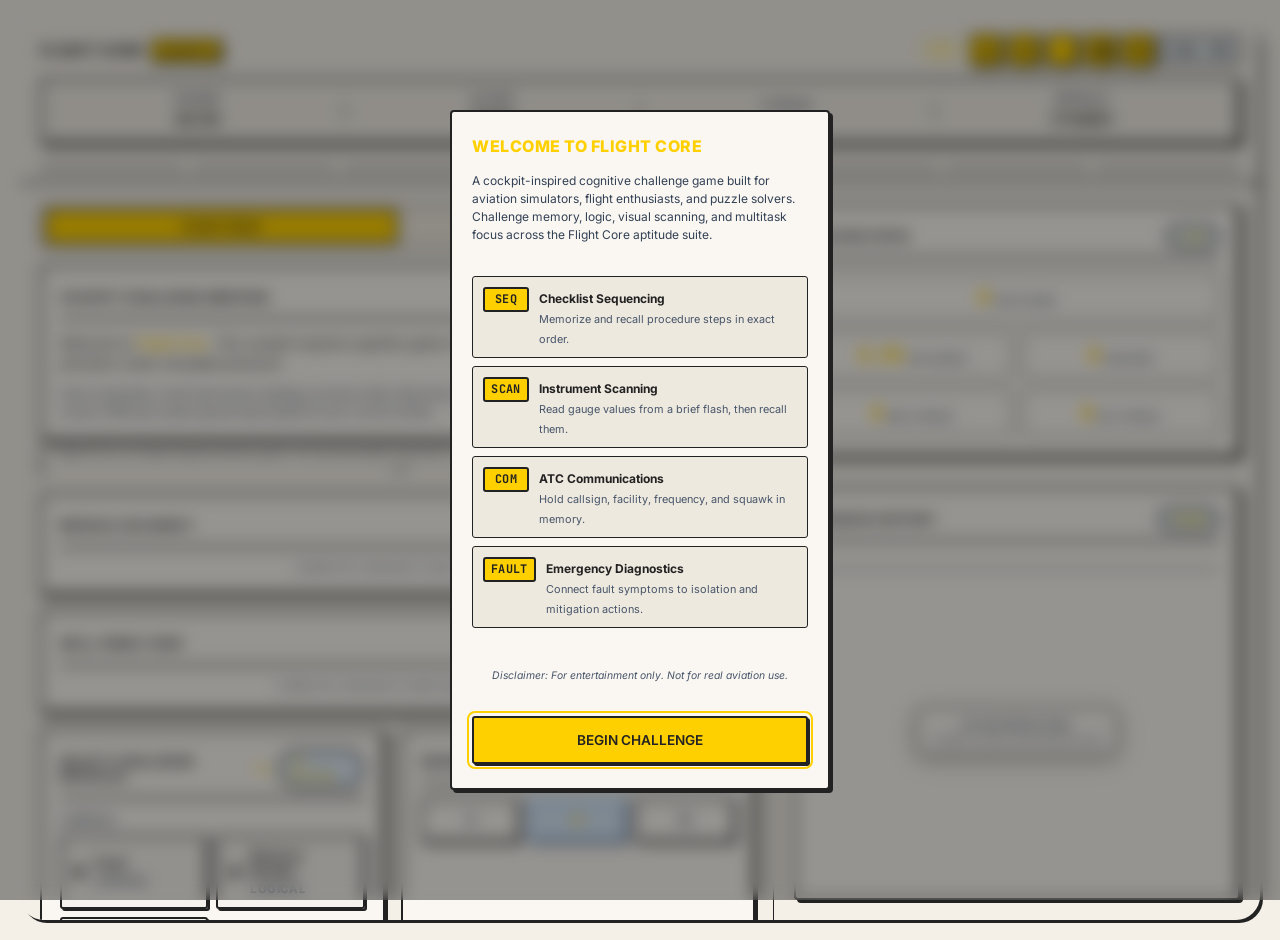
==== commit 129a2cb6: "feat: apply aptitude CI and harden error handling" ====
--- a/index.html
+++ b/index.html
@@ -6,13 +6,13 @@
   <title>Flight Core - Cockpit Challenge Game</title>
   <meta name="description" content="A cockpit-inspired memory and pattern-recognition challenge game for aviation and simulation enthusiasts.">
   <link rel="manifest" href="manifest.json">
-  <meta name="theme-color" content="#000000">
+  <meta name="theme-color" content="#0f172a">
   <meta name="apple-mobile-web-app-capable" content="yes">
   <meta name="apple-mobile-web-app-status-bar-style" content="black-translucent">
   <meta name="apple-mobile-web-app-title" content="Flight Core">
   <link rel="preconnect" href="https://fonts.googleapis.com">
   <link rel="preconnect" href="https://fonts.gstatic.com" crossorigin>
-  <link href="https://fonts.googleapis.com/css2?family=Inter:wght@400;500;600;700&family=JetBrains+Mono:wght@500;600;700&display=swap" rel="stylesheet">
+  <link href="https://fonts.googleapis.com/css2?family=Inter:wght@400;500;600;700&family=JetBrains+Mono:wght@500;600;700&family=Space+Grotesk:wght@500;600;700&display=swap" rel="stylesheet">
   <link rel="stylesheet" href="styles.css">
 </head>
 <body>
@@ -24,7 +24,7 @@
     <header class="dashboard-header">
       <div class="dashboard-row">
         <div style="display: flex; align-items: center; gap: 10px;">
-          <div class="system-title" id="system-status">FLIGHT CORE</div>
+          <div class="system-title" id="system-status">FLIGHT CORE <span class="system-title-badge">COCKPIT</span></div>
           <button class="abort-btn" id="btn-session-abort" style="display: none;">ABORT</button>
         </div>
         <div style="display: flex; align-items: center; gap: 6px;">
--- a/styles.css
+++ b/styles.css
@@ -3037,4 +3037,317 @@
 .horizon-option-card.selected {
   border-color: var(--accent-blue);
   background: var(--select-active-bg);
+}
+/* --- APTITUDE COMPANION SUITE CI ---
+   Shared neobrutalist tokens and primitives. This layer intentionally sits
+   last so the existing game modules inherit one consistent visual system. */
+:root {
+  --ci-yellow: #ffd000;
+  --ci-ink: #222222;
+  --ci-canvas-light: #f4f0e8;
+  --ci-surface-light: #faf7f2;
+  --ci-canvas-dark: #0f172a;
+  --ci-surface-dark: #1e293b;
+  --ci-teal: #0d9488;
+  --ci-red: #e63946;
+  --ci-green: #10b981;
+  --ci-blue: #2563eb;
+  --ci-pink: #ec4899;
+  --font-display: 'Space Grotesk', var(--font-sans), sans-serif;
+}
+
+body {
+  --bg-dark: var(--ci-canvas-dark);
+  --bg-card: var(--ci-surface-dark);
+  --bg-input: #26364c;
+  --border-subtle: var(--ci-ink);
+  --border-active: var(--ci-yellow);
+  --text-primary: #f8fafc;
+  --text-secondary: #e2e8f0;
+  --text-muted: #cbd5e1;
+  --accent-blue: var(--ci-yellow);
+  --accent-cyan: #38bdf8;
+  --accent-amber: var(--ci-yellow);
+  --success-emerald: var(--ci-green);
+  --success-bg: rgba(16, 185, 129, 0.16);
+  --success-border: var(--ci-green);
+  --error-rose: var(--ci-red);
+  --error-bg: rgba(230, 57, 70, 0.16);
+  --error-border: var(--ci-red);
+  --warning-bg: rgba(255, 208, 0, 0.16);
+  --warning-border: var(--ci-yellow);
+  --btn-neutral-bg: var(--ci-surface-dark);
+  --btn-neutral-border: var(--ci-ink);
+  --keypad-btn-bg: var(--ci-surface-dark);
+  --keypad-btn-active-bg: rgba(255, 208, 0, 0.18);
+  --keypad-btn-action-bg: var(--ci-surface-dark);
+  --select-active-bg: rgba(255, 208, 0, 0.16);
+  --shadow-premium: 3px 3px 0 var(--ci-ink);
+  --radius-lg: 4px;
+  --radius-md: 4px;
+  --radius-sm: 3px;
+  --transition-fast: 0.16s ease;
+}
+
+body[data-theme="light"],
+body[data-theme="warm"] {
+  --bg-dark: var(--ci-canvas-light);
+  --bg-card: var(--ci-surface-light);
+  --bg-input: #eee9df;
+  --border-subtle: var(--ci-ink);
+  --border-active: var(--ci-yellow);
+  --text-primary: var(--ci-ink);
+  --text-secondary: #334155;
+  --text-muted: #475569;
+  --accent-blue: var(--ci-yellow);
+  --accent-cyan: var(--ci-teal);
+  --accent-amber: var(--ci-yellow);
+  --success-emerald: var(--ci-green);
+  --error-rose: var(--ci-red);
+  --warning-bg: rgba(255, 208, 0, 0.22);
+  --warning-border: var(--ci-ink);
+  --btn-neutral-bg: var(--ci-surface-light);
+  --btn-neutral-border: var(--ci-ink);
+  --keypad-btn-bg: var(--ci-surface-light);
+  --keypad-btn-active-bg: rgba(255, 208, 0, 0.26);
+  --keypad-btn-action-bg: var(--ci-surface-light);
+  --select-active-bg: rgba(255, 208, 0, 0.24);
+  --shadow-premium: 3px 3px 0 var(--ci-ink);
+}
+
+body[data-theme="mono"],
+body[data-theme="sage"],
+body[data-theme="amber"],
+body[data-theme="stealth"] {
+  --accent-blue: var(--ci-yellow);
+  --accent-amber: var(--ci-yellow);
+  --border-active: var(--ci-yellow);
+  --select-active-bg: rgba(255, 208, 0, 0.16);
+  --shadow-premium: 3px 3px 0 var(--ci-ink);
+}
+
+body,
+button,
+input,
+select,
+textarea {
+  font-family: var(--font-sans);
+}
+
+h1,
+h2,
+h3,
+.system-title,
+.terminal-card-header,
+.module-family-heading,
+.module-instruction,
+.board-prompt,
+.btn,
+.segment-btn,
+.theme-opt-btn,
+.session-len-btn,
+.answer-tile,
+.abort-btn {
+  font-family: var(--font-display);
+  text-transform: uppercase;
+}
+
+.system-title {
+  letter-spacing: 0.02em;
+}
+
+.system-title-badge {
+  display: inline-flex;
+  align-items: center;
+  min-height: 22px;
+  padding: 2px 7px;
+  background: var(--ci-yellow);
+  color: var(--ci-ink);
+  border: 2px solid var(--ci-ink);
+  box-shadow: 2px 2px 0 var(--ci-ink);
+  font-family: var(--font-mono);
+  font-size: 0.68rem;
+  font-weight: 800;
+  letter-spacing: 0.04em;
+}
+
+.terminal-frame {
+  max-width: 1700px;
+  border: 0;
+}
+
+.dashboard-header {
+  padding: 14px 20px 12px;
+  border-bottom: 2px solid var(--ci-ink);
+  gap: 12px;
+}
+
+.telemetry-grid,
+.terminal-card,
+.theme-selector-card,
+.aptitude-board,
+.balance-panel,
+.module-select-card,
+.fuel-tank-card,
+.fuel-pump-btn,
+.beacon-option-card,
+.horizon-option-card,
+.achievement-card,
+.pro-feature-card,
+.waitlist-card {
+  border: 2px solid var(--ci-ink);
+  border-radius: 4px;
+  box-shadow: var(--shadow-premium);
+  backdrop-filter: none;
+  -webkit-backdrop-filter: none;
+}
+
+.terminal-card {
+  padding: 18px;
+}
+
+.terminal-card-header {
+  color: var(--text-primary);
+  letter-spacing: 0.04em;
+  border-bottom: 2px solid var(--ci-ink);
+}
+
+.btn,
+.answer-tile,
+.session-len-btn,
+.theme-opt-btn,
+.module-select-card,
+.segment-btn,
+.history-tab,
+.theme-toggle-btn {
+  border-radius: 3px;
+}
+
+.btn,
+.answer-tile,
+.session-len-btn,
+.theme-opt-btn {
+  border-width: 2px;
+  box-shadow: 2px 2px 0 var(--ci-ink);
+}
+
+.btn-primary,
+.btn-primary:hover,
+.btn-primary:focus-visible {
+  background-color: var(--ci-yellow);
+  border-color: var(--ci-ink);
+  color: var(--ci-ink);
+}
+
+.btn-success {
+  background-color: var(--ci-green);
+  border-color: var(--ci-ink);
+  color: var(--ci-ink);
+}
+
+.btn-danger {
+  background-color: var(--ci-red);
+  border-color: var(--ci-ink);
+}
+
+.btn:active,
+.answer-tile:active,
+.theme-opt-btn:active,
+.session-len-btn:active {
+  transform: translate(2px, 2px);
+  box-shadow: none;
+}
+
+.module-select-card.active,
+.theme-opt-btn.active,
+.answer-tile.active,
+.segment-btn.active {
+  border-color: var(--ci-ink);
+  background: var(--ci-yellow);
+  color: var(--ci-ink);
+  box-shadow: 2px 2px 0 var(--ci-ink);
+}
+
+.module-select-card.active .select-indicator {
+  background-color: var(--ci-ink);
+  border-color: var(--ci-ink);
+}
+
+.theme-toggle-btn {
+  border: 2px solid var(--ci-ink);
+  background: var(--ci-yellow);
+  color: var(--ci-ink);
+  box-shadow: 2px 2px 0 var(--ci-ink);
+}
+
+.theme-toggle-btn:hover,
+.theme-toggle-btn:active {
+  background: var(--ci-yellow);
+  color: var(--ci-ink);
+}
+
+.telemetry-value,
+.gauge-value-display,
+.keypad-header-value,
+.keypad-btn,
+.balance-scale,
+.input-terminal,
+.onboarding-code-badge,
+.home-stat-num,
+.wire-label,
+.env-badge,
+.type-tag,
+.log-entry-score {
+  font-family: var(--font-mono);
+}
+
+.telemetry-value.accent,
+.type-tag,
+.onboarding-code-badge,
+.env-badge {
+  color: var(--ci-ink);
+  background: var(--ci-yellow);
+  border: 2px solid var(--ci-ink);
+  border-radius: 3px;
+}
+
+.wire-label {
+  font-size: 6px;
+}
+
+.screen-glow-success,
+.screen-glow-error,
+.screen-glow-warning {
+  box-shadow: none !important;
+}
+
+@media (max-width: 700px) {
+  .system-title-badge {
+    display: none;
+  }
+}
+/* CI readability floor for legacy micro-labels */
+.abort-btn,
+.feedback-field,
+.board-label,
+.intercept-readouts span,
+.pilot-rank-badge,
+.pro-badge,
+.style-breakdown-metrics,
+.fuel-tank-header {
+  font-size: 0.72rem;
+}
+
+.wire-label {
+  font-size: 7px;
+}
+
+.segment-btn.active {
+  background: var(--ci-yellow) !important;
+  border: 2px solid var(--ci-ink) !important;
+  color: var(--ci-ink) !important;
+}
+.btn-primary:active {
+  background-color: #d9b200;
+  color: var(--ci-ink);
 }
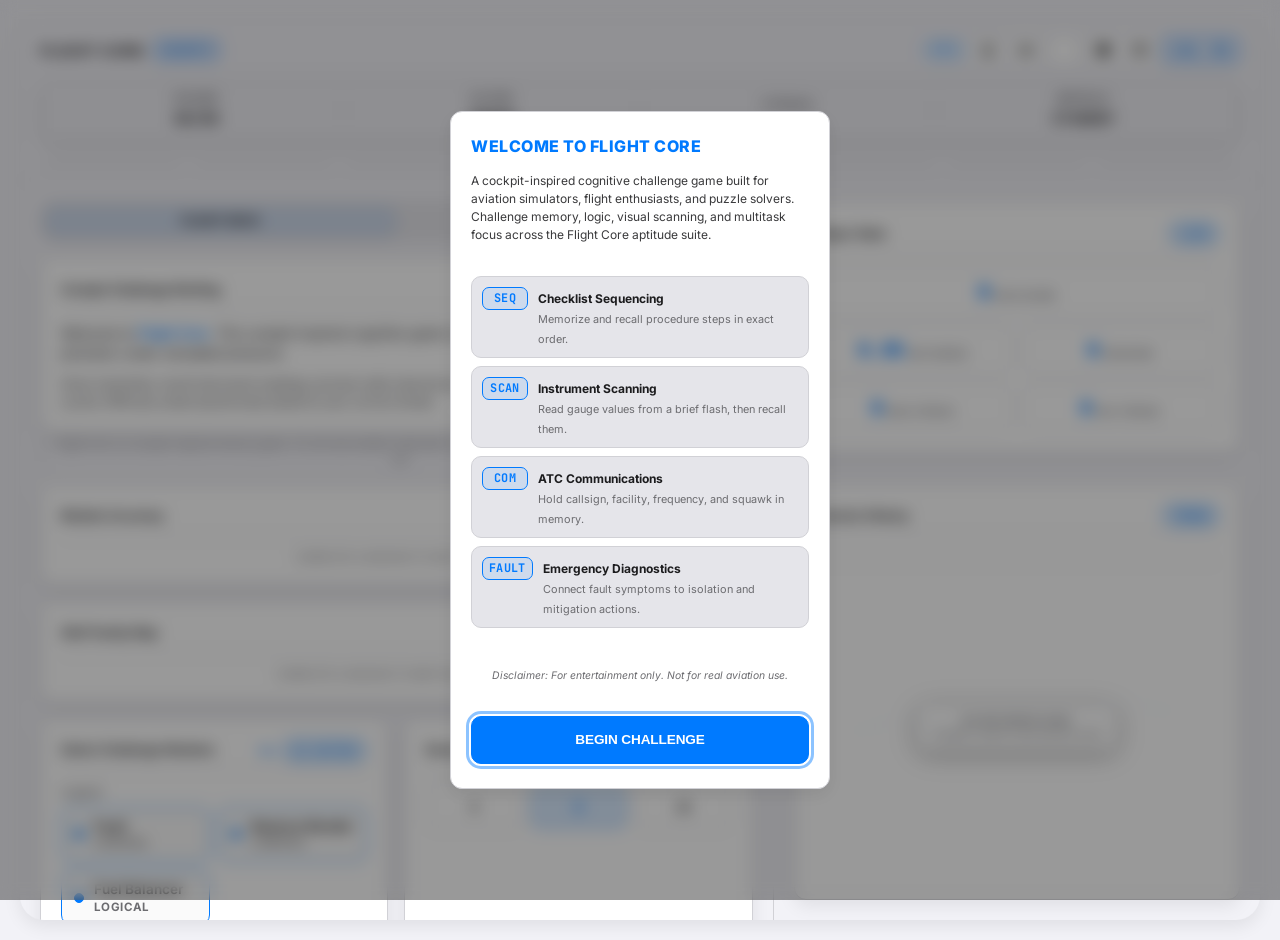
==== commit 7a8489fd: "feat(ui): refresh theme and wire trace crossings" ====
--- a/index.html
+++ b/index.html
@@ -6,13 +6,13 @@
   <title>Flight Core - Cockpit Challenge Game</title>
   <meta name="description" content="A cockpit-inspired memory and pattern-recognition challenge game for aviation and simulation enthusiasts.">
   <link rel="manifest" href="manifest.json">
-  <meta name="theme-color" content="#0f172a">
+  <meta name="theme-color" content="#0b0d10">
   <meta name="apple-mobile-web-app-capable" content="yes">
   <meta name="apple-mobile-web-app-status-bar-style" content="black-translucent">
   <meta name="apple-mobile-web-app-title" content="Flight Core">
   <link rel="preconnect" href="https://fonts.googleapis.com">
   <link rel="preconnect" href="https://fonts.gstatic.com" crossorigin>
-  <link href="https://fonts.googleapis.com/css2?family=Inter:wght@400;500;600;700&family=JetBrains+Mono:wght@500;600;700&family=Space+Grotesk:wght@500;600;700&display=swap" rel="stylesheet">
+  <link href="https://fonts.googleapis.com/css2?family=Inter:wght@400;500;600;700&family=JetBrains+Mono:wght@500;600;700&display=swap" rel="stylesheet">
   <link rel="stylesheet" href="styles.css">
 </head>
 <body>
--- a/styles.css
+++ b/styles.css
@@ -3038,92 +3038,179 @@
   border-color: var(--accent-blue);
   background: var(--select-active-bg);
 }
-/* --- APTITUDE COMPANION SUITE CI ---
-   Shared neobrutalist tokens and primitives. This layer intentionally sits
-   last so the existing game modules inherit one consistent visual system. */
+/* --- APPLE HUMAN INTERFACE GUIDELINES ---
+   Calm surfaces, semantic system colors, generous touch targets, and
+   restrained elevation replace the previous high-contrast treatment. */
 :root {
-  --ci-yellow: #ffd000;
-  --ci-ink: #222222;
-  --ci-canvas-light: #f4f0e8;
-  --ci-surface-light: #faf7f2;
-  --ci-canvas-dark: #0f172a;
-  --ci-surface-dark: #1e293b;
-  --ci-teal: #0d9488;
-  --ci-red: #e63946;
-  --ci-green: #10b981;
-  --ci-blue: #2563eb;
-  --ci-pink: #ec4899;
-  --font-display: 'Space Grotesk', var(--font-sans), sans-serif;
+  --apple-blue: #0a84ff;
+  --apple-blue-light: #007aff;
+  --apple-indigo: #5e5ce6;
+  --apple-green: #30d158;
+  --apple-red: #ff453a;
+  --apple-orange: #ff9f0a;
+  --apple-bg-dark: #0b0d10;
+  --apple-surface-dark: #151a24;
+  --apple-elevated-dark: #1c222c;
+  --apple-bg-light: #f2f2f7;
+  --apple-surface-light: #ffffff;
+  --apple-elevated-light: #e5e5ea;
+  --font-display: -apple-system, BlinkMacSystemFont, "SF Pro Display", "SF Pro Text", "Segoe UI", sans-serif;
 }
 
 body {
-  --bg-dark: var(--ci-canvas-dark);
-  --bg-card: var(--ci-surface-dark);
-  --bg-input: #26364c;
-  --border-subtle: var(--ci-ink);
-  --border-active: var(--ci-yellow);
-  --text-primary: #f8fafc;
-  --text-secondary: #e2e8f0;
-  --text-muted: #cbd5e1;
-  --accent-blue: var(--ci-yellow);
-  --accent-cyan: #38bdf8;
-  --accent-amber: var(--ci-yellow);
-  --success-emerald: var(--ci-green);
-  --success-bg: rgba(16, 185, 129, 0.16);
-  --success-border: var(--ci-green);
-  --error-rose: var(--ci-red);
-  --error-bg: rgba(230, 57, 70, 0.16);
-  --error-border: var(--ci-red);
-  --warning-bg: rgba(255, 208, 0, 0.16);
-  --warning-border: var(--ci-yellow);
-  --btn-neutral-bg: var(--ci-surface-dark);
-  --btn-neutral-border: var(--ci-ink);
-  --keypad-btn-bg: var(--ci-surface-dark);
-  --keypad-btn-active-bg: rgba(255, 208, 0, 0.18);
-  --keypad-btn-action-bg: var(--ci-surface-dark);
-  --select-active-bg: rgba(255, 208, 0, 0.16);
-  --shadow-premium: 3px 3px 0 var(--ci-ink);
-  --radius-lg: 4px;
-  --radius-md: 4px;
-  --radius-sm: 3px;
-  --transition-fast: 0.16s ease;
-}
-
-body[data-theme="light"],
+  --bg-dark: var(--apple-bg-dark);
+  --bg-card: var(--apple-surface-dark);
+  --bg-input: var(--apple-elevated-dark);
+  --border-subtle: rgba(255, 255, 255, 0.16);
+  --border-active: var(--apple-blue);
+  --text-primary: #f5f5f7;
+  --text-secondary: #d1d1d6;
+  --text-muted: #8e8e93;
+  --accent-blue: var(--apple-blue);
+  --accent-blue-glow: rgba(10, 132, 255, 0.18);
+  --accent-cyan: #64d2ff;
+  --accent-amber: var(--apple-orange);
+  --success-emerald: var(--apple-green);
+  --success-bg: rgba(48, 209, 88, 0.14);
+  --success-border: rgba(48, 209, 88, 0.55);
+  --error-rose: var(--apple-red);
+  --error-bg: rgba(255, 69, 58, 0.14);
+  --error-border: rgba(255, 69, 58, 0.55);
+  --warning-bg: rgba(255, 159, 10, 0.14);
+  --warning-border: rgba(255, 159, 10, 0.55);
+  --btn-neutral-bg: rgba(255, 255, 255, 0.06);
+  --btn-neutral-border: rgba(255, 255, 255, 0.18);
+  --keypad-btn-bg: var(--apple-elevated-dark);
+  --keypad-btn-active-bg: rgba(10, 132, 255, 0.2);
+  --keypad-btn-action-bg: rgba(255, 255, 255, 0.05);
+  --select-active-bg: rgba(10, 132, 255, 0.15);
+  --shadow-premium: 0 8px 24px rgba(0, 0, 0, 0.22);
+  --radius-lg: 16px;
+  --radius-md: 12px;
+  --radius-sm: 10px;
+  --transition-fast: 0.2s ease;
+}
+
+body[data-theme="light"] {
+  --bg-dark: var(--apple-bg-light);
+  --bg-card: var(--apple-surface-light);
+  --bg-input: var(--apple-elevated-light);
+  --border-subtle: #d1d1d6;
+  --border-active: var(--apple-blue-light);
+  --text-primary: #1c1c1e;
+  --text-secondary: #3a3a3c;
+  --text-muted: #6c6c70;
+  --accent-blue: var(--apple-blue-light);
+  --accent-cyan: #007aff;
+  --accent-amber: #ff9500;
+  --btn-neutral-bg: #ffffff;
+  --btn-neutral-border: #d1d1d6;
+  --keypad-btn-bg: #ffffff;
+  --keypad-btn-active-bg: rgba(0, 122, 255, 0.12);
+  --keypad-btn-action-bg: #e5e5ea;
+  --select-active-bg: rgba(0, 122, 255, 0.1);
+  --shadow-premium: 0 6px 18px rgba(0, 0, 0, 0.08);
+}
+
 body[data-theme="warm"] {
-  --bg-dark: var(--ci-canvas-light);
-  --bg-card: var(--ci-surface-light);
-  --bg-input: #eee9df;
-  --border-subtle: var(--ci-ink);
-  --border-active: var(--ci-yellow);
-  --text-primary: var(--ci-ink);
-  --text-secondary: #334155;
-  --text-muted: #475569;
-  --accent-blue: var(--ci-yellow);
-  --accent-cyan: var(--ci-teal);
-  --accent-amber: var(--ci-yellow);
-  --success-emerald: var(--ci-green);
-  --error-rose: var(--ci-red);
-  --warning-bg: rgba(255, 208, 0, 0.22);
-  --warning-border: var(--ci-ink);
-  --btn-neutral-bg: var(--ci-surface-light);
-  --btn-neutral-border: var(--ci-ink);
-  --keypad-btn-bg: var(--ci-surface-light);
-  --keypad-btn-active-bg: rgba(255, 208, 0, 0.26);
-  --keypad-btn-action-bg: var(--ci-surface-light);
-  --select-active-bg: rgba(255, 208, 0, 0.24);
-  --shadow-premium: 3px 3px 0 var(--ci-ink);
-}
-
-body[data-theme="mono"],
-body[data-theme="sage"],
-body[data-theme="amber"],
+  --bg-dark: #f4f0ec;
+  --bg-card: #fffdf9;
+  --bg-input: #ebe6e1;
+  --border-subtle: #d8d1c9;
+  --border-active: #ff9500;
+  --text-primary: #1c1c1e;
+  --text-secondary: #3a3a3c;
+  --text-muted: #6c6c70;
+  --accent-blue: #ff9500;
+  --accent-cyan: #007aff;
+  --accent-amber: #ff9500;
+  --btn-neutral-bg: #fffdf9;
+  --btn-neutral-border: #d8d1c9;
+  --keypad-btn-bg: #fffdf9;
+  --keypad-btn-active-bg: rgba(255, 149, 0, 0.12);
+  --keypad-btn-action-bg: #ebe6e1;
+  --select-active-bg: rgba(255, 149, 0, 0.12);
+  --shadow-premium: 0 6px 18px rgba(70, 50, 30, 0.08);
+}
+
+body[data-theme="mono"] {
+  --bg-dark: #111113;
+  --bg-card: #1c1c1e;
+  --bg-input: #2c2c2e;
+  --border-subtle: rgba(255, 255, 255, 0.18);
+  --border-active: #8e8e93;
+  --text-primary: #f5f5f7;
+  --text-secondary: #d1d1d6;
+  --text-muted: #8e8e93;
+  --accent-blue: #d1d1d6;
+  --accent-cyan: #aeaeb2;
+  --accent-amber: #aeaeb2;
+  --btn-neutral-bg: #2c2c2e;
+  --btn-neutral-border: rgba(255, 255, 255, 0.18);
+  --keypad-btn-bg: #2c2c2e;
+  --keypad-btn-active-bg: rgba(255, 255, 255, 0.14);
+  --keypad-btn-action-bg: #1c1c1e;
+  --select-active-bg: rgba(255, 255, 255, 0.12);
+}
+
+body[data-theme="sage"] {
+  --bg-dark: #0f1b16;
+  --bg-card: #16241e;
+  --bg-input: #1d3027;
+  --border-subtle: rgba(216, 255, 230, 0.18);
+  --border-active: var(--apple-green);
+  --text-primary: #f0fdf4;
+  --text-secondary: #d1e7d8;
+  --text-muted: #9bb7a4;
+  --accent-blue: var(--apple-green);
+  --accent-cyan: #64d2ff;
+  --accent-amber: #ff9f0a;
+  --btn-neutral-bg: #1d3027;
+  --btn-neutral-border: rgba(216, 255, 230, 0.18);
+  --keypad-btn-bg: #1d3027;
+  --keypad-btn-active-bg: rgba(48, 209, 88, 0.18);
+  --keypad-btn-action-bg: #16241e;
+  --select-active-bg: rgba(48, 209, 88, 0.15);
+}
+
+body[data-theme="amber"] {
+  --bg-dark: #100b06;
+  --bg-card: #1e140c;
+  --bg-input: #2a1b0e;
+  --border-subtle: rgba(255, 214, 160, 0.18);
+  --border-active: var(--apple-orange);
+  --text-primary: #fff4e5;
+  --text-secondary: #f5d7b0;
+  --text-muted: #c3a27b;
+  --accent-blue: var(--apple-orange);
+  --accent-cyan: #64d2ff;
+  --accent-amber: var(--apple-orange);
+  --btn-neutral-bg: #2a1b0e;
+  --btn-neutral-border: rgba(255, 214, 160, 0.18);
+  --keypad-btn-bg: #2a1b0e;
+  --keypad-btn-active-bg: rgba(255, 159, 10, 0.18);
+  --keypad-btn-action-bg: #1e140c;
+  --select-active-bg: rgba(255, 159, 10, 0.15);
+}
+
 body[data-theme="stealth"] {
-  --accent-blue: var(--ci-yellow);
-  --accent-amber: var(--ci-yellow);
-  --border-active: var(--ci-yellow);
-  --select-active-bg: rgba(255, 208, 0, 0.16);
-  --shadow-premium: 3px 3px 0 var(--ci-ink);
+  --bg-dark: #000000;
+  --bg-card: #121216;
+  --bg-input: #1c1c20;
+  --border-subtle: rgba(255, 255, 255, 0.14);
+  --border-active: var(--apple-blue);
+  --text-primary: #f5f5f7;
+  --text-secondary: #d1d1d6;
+  --text-muted: #8e8e93;
+  --accent-blue: var(--apple-blue);
+  --accent-cyan: #64d2ff;
+  --accent-amber: var(--apple-orange);
+  --btn-neutral-bg: #1c1c20;
+  --btn-neutral-border: rgba(255, 255, 255, 0.14);
+  --keypad-btn-bg: #1c1c20;
+  --keypad-btn-active-bg: rgba(10, 132, 255, 0.18);
+  --keypad-btn-action-bg: #121216;
+  --select-active-bg: rgba(10, 132, 255, 0.14);
 }
 
 body,
@@ -3149,36 +3236,38 @@
 .answer-tile,
 .abort-btn {
   font-family: var(--font-display);
-  text-transform: uppercase;
+  text-transform: none;
+  letter-spacing: -0.01em;
 }
 
 .system-title {
-  letter-spacing: 0.02em;
+  letter-spacing: 0.01em;
 }
 
 .system-title-badge {
   display: inline-flex;
   align-items: center;
   min-height: 22px;
-  padding: 2px 7px;
-  background: var(--ci-yellow);
-  color: var(--ci-ink);
-  border: 2px solid var(--ci-ink);
-  box-shadow: 2px 2px 0 var(--ci-ink);
+  padding: 2px 8px;
+  background: var(--select-active-bg);
+  color: var(--accent-blue);
+  border: 1px solid var(--border-active);
+  border-radius: 7px;
+  box-shadow: none;
   font-family: var(--font-mono);
   font-size: 0.68rem;
-  font-weight: 800;
-  letter-spacing: 0.04em;
+  font-weight: 700;
+  letter-spacing: 0;
 }
 
 .terminal-frame {
-  max-width: 1700px;
+  max-width: 1440px;
   border: 0;
 }
 
 .dashboard-header {
   padding: 14px 20px 12px;
-  border-bottom: 2px solid var(--ci-ink);
+  border-bottom: 1px solid var(--border-subtle);
   gap: 12px;
 }
 
@@ -3195,21 +3284,21 @@
 .achievement-card,
 .pro-feature-card,
 .waitlist-card {
-  border: 2px solid var(--ci-ink);
-  border-radius: 4px;
+  border: 1px solid var(--border-subtle);
+  border-radius: var(--radius-md);
   box-shadow: var(--shadow-premium);
   backdrop-filter: none;
   -webkit-backdrop-filter: none;
 }
 
 .terminal-card {
-  padding: 18px;
+  padding: 20px;
 }
 
 .terminal-card-header {
   color: var(--text-primary);
-  letter-spacing: 0.04em;
-  border-bottom: 2px solid var(--ci-ink);
+  letter-spacing: 0;
+  border-bottom: 1px solid var(--border-subtle);
 }
 
 .btn,
@@ -3220,41 +3309,42 @@
 .segment-btn,
 .history-tab,
 .theme-toggle-btn {
-  border-radius: 3px;
+  border-radius: var(--radius-sm);
 }
 
 .btn,
 .answer-tile,
 .session-len-btn,
 .theme-opt-btn {
-  border-width: 2px;
-  box-shadow: 2px 2px 0 var(--ci-ink);
+  border-width: 1px;
+  box-shadow: none;
 }
 
 .btn-primary,
 .btn-primary:hover,
 .btn-primary:focus-visible {
-  background-color: var(--ci-yellow);
-  border-color: var(--ci-ink);
-  color: var(--ci-ink);
+  background-color: var(--accent-blue);
+  border-color: var(--accent-blue);
+  color: #ffffff;
 }
 
 .btn-success {
-  background-color: var(--ci-green);
-  border-color: var(--ci-ink);
-  color: var(--ci-ink);
+  background-color: var(--success-emerald);
+  border-color: var(--success-emerald);
+  color: #ffffff;
 }
 
 .btn-danger {
-  background-color: var(--ci-red);
-  border-color: var(--ci-ink);
+  background-color: var(--error-rose);
+  border-color: var(--error-rose);
+  color: #ffffff;
 }
 
 .btn:active,
 .answer-tile:active,
 .theme-opt-btn:active,
 .session-len-btn:active {
-  transform: translate(2px, 2px);
+  transform: scale(0.98);
   box-shadow: none;
 }
 
@@ -3262,28 +3352,29 @@
 .theme-opt-btn.active,
 .answer-tile.active,
 .segment-btn.active {
-  border-color: var(--ci-ink);
-  background: var(--ci-yellow);
-  color: var(--ci-ink);
-  box-shadow: 2px 2px 0 var(--ci-ink);
+  border-color: var(--accent-blue);
+  background: var(--select-active-bg);
+  color: var(--text-primary);
+  box-shadow: none;
 }
 
 .module-select-card.active .select-indicator {
-  background-color: var(--ci-ink);
-  border-color: var(--ci-ink);
+  background-color: var(--accent-blue);
+  border-color: var(--accent-blue);
+  box-shadow: none;
 }
 
 .theme-toggle-btn {
-  border: 2px solid var(--ci-ink);
-  background: var(--ci-yellow);
-  color: var(--ci-ink);
-  box-shadow: 2px 2px 0 var(--ci-ink);
+  border: 1px solid var(--border-subtle);
+  background: var(--btn-neutral-bg);
+  color: var(--text-secondary);
+  box-shadow: none;
 }
 
 .theme-toggle-btn:hover,
 .theme-toggle-btn:active {
-  background: var(--ci-yellow);
-  color: var(--ci-ink);
+  background: var(--select-active-bg);
+  color: var(--accent-blue);
 }
 
 .telemetry-value,
@@ -3305,14 +3396,10 @@
 .type-tag,
 .onboarding-code-badge,
 .env-badge {
-  color: var(--ci-ink);
-  background: var(--ci-yellow);
-  border: 2px solid var(--ci-ink);
-  border-radius: 3px;
-}
-
-.wire-label {
-  font-size: 6px;
+  color: var(--accent-blue);
+  background: var(--select-active-bg);
+  border: 1px solid var(--border-active);
+  border-radius: 7px;
 }
 
 .screen-glow-success,
@@ -3321,12 +3408,85 @@
   box-shadow: none !important;
 }
 
-@media (max-width: 700px) {
-  .system-title-badge {
-    display: none;
-  }
-}
-/* CI readability floor for legacy micro-labels */
+.wire-board {
+  overflow: visible;
+}
+
+.wire-board .board-prompt {
+  padding: 10px 12px;
+  margin-bottom: 12px;
+  border-radius: 8px;
+  background: var(--bg-input);
+  color: var(--text-secondary);
+}
+
+.wire-path {
+  stroke-linecap: round;
+  stroke-linejoin: round;
+}
+
+.wire-path.wire-active {
+  stroke: var(--accent-blue);
+}
+
+.wire-bridge-mask,
+.wire-bridge {
+  fill: none;
+  stroke-linecap: round;
+  stroke-linejoin: round;
+  vector-effect: non-scaling-stroke;
+}
+
+.wire-bridge-mask {
+  stroke: var(--bg-input);
+  stroke-width: 5.4;
+}
+
+.wire-bridge {
+  stroke-width: 2.4;
+}
+
+.wire-bridge-active {
+  stroke: var(--accent-blue);
+}
+
+.wire-bridge-muted {
+  stroke: var(--text-secondary);
+  opacity: 0.55;
+}
+
+.wire-label {
+  font-size: 7px;
+  fill: var(--text-secondary);
+}
+
+.wire-label.wire-query {
+  fill: var(--accent-blue);
+}
+
+button:focus-visible,
+[tabindex]:focus-visible,
+input:focus-visible,
+select:focus-visible,
+textarea:focus-visible {
+  outline: 3px solid color-mix(in srgb, var(--accent-blue) 45%, transparent);
+  outline-offset: 2px;
+}
+
+.pilot-rank-badge,
+.achievement-card.unlocked,
+.cei-badge,
+.pro-badge {
+  box-shadow: none;
+}
+
+.segment-btn.active,
+.btn-primary:active {
+  background: color-mix(in srgb, var(--accent-blue) 86%, #000000);
+  color: #ffffff;
+}
+
+/* Keep compact telemetry and feedback labels readable at Apple-style density. */
 .abort-btn,
 .feedback-field,
 .board-label,
@@ -3338,16 +3498,14 @@
   font-size: 0.72rem;
 }
 
-.wire-label {
-  font-size: 7px;
-}
-
+/* The segment control has legacy inline styles; the blue tint is the selected state. */
 .segment-btn.active {
-  background: var(--ci-yellow) !important;
-  border: 2px solid var(--ci-ink) !important;
-  color: var(--ci-ink) !important;
-}
-.btn-primary:active {
-  background-color: #d9b200;
-  color: var(--ci-ink);
+  background: var(--select-active-bg) !important;
+  color: var(--text-primary) !important;
+}
+
+@media (max-width: 700px) {
+  .system-title-badge {
+    display: none;
+  }
 }
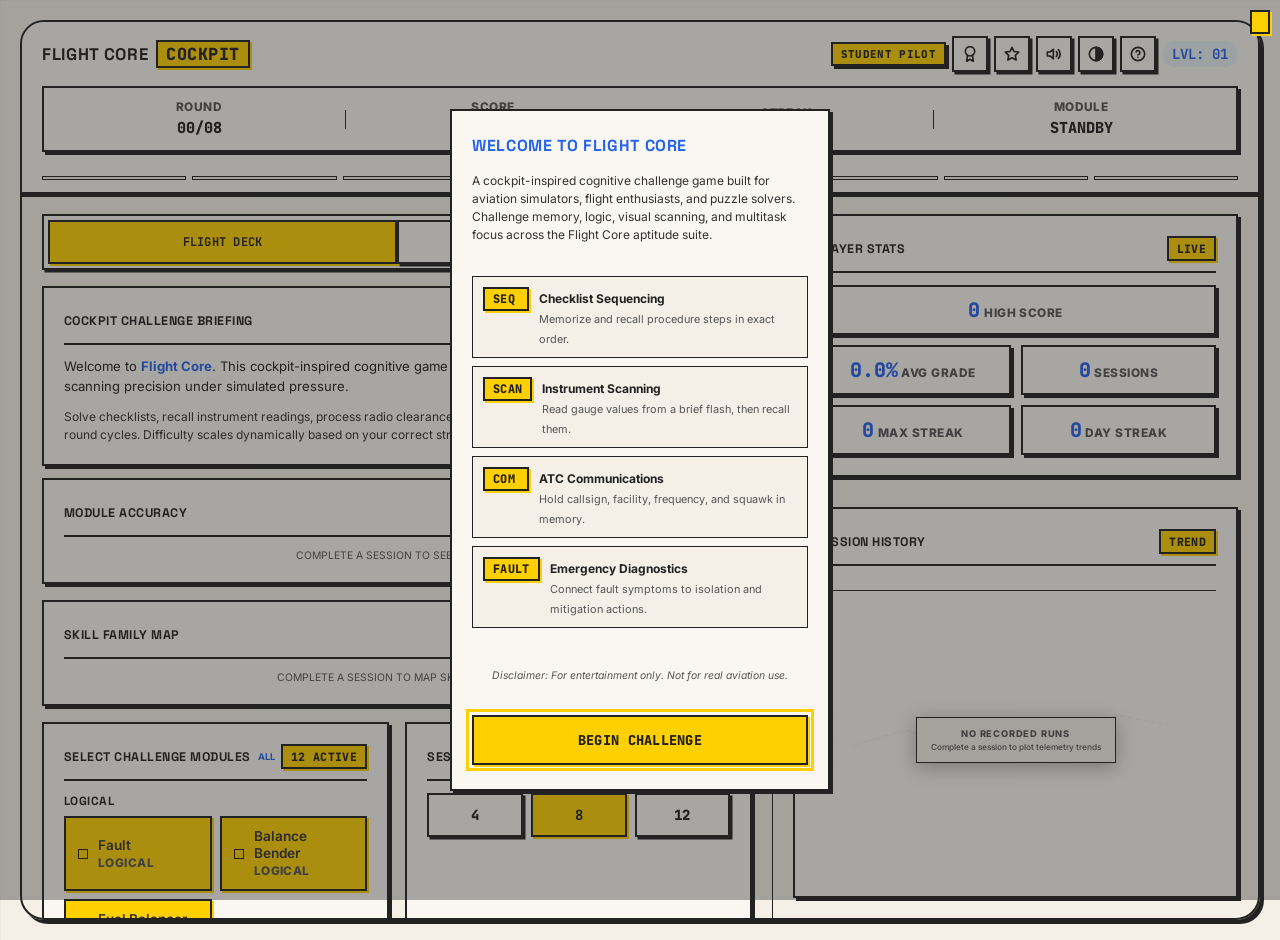
==== commit 59688d62: "feat(ui): align Bauhaus theme and session focus" ====
--- a/index.html
+++ b/index.html
@@ -6,13 +6,13 @@
   <title>Flight Core - Cockpit Challenge Game</title>
   <meta name="description" content="A cockpit-inspired memory and pattern-recognition challenge game for aviation and simulation enthusiasts.">
   <link rel="manifest" href="manifest.json">
-  <meta name="theme-color" content="#0b0d10">
+  <meta name="theme-color" content="#f4f0e8">
   <meta name="apple-mobile-web-app-capable" content="yes">
   <meta name="apple-mobile-web-app-status-bar-style" content="black-translucent">
   <meta name="apple-mobile-web-app-title" content="Flight Core">
   <link rel="preconnect" href="https://fonts.googleapis.com">
   <link rel="preconnect" href="https://fonts.gstatic.com" crossorigin>
-  <link href="https://fonts.googleapis.com/css2?family=Inter:wght@400;500;600;700&family=JetBrains+Mono:wght@500;600;700&display=swap" rel="stylesheet">
+  <link href="https://fonts.googleapis.com/css2?family=Inter:wght@400;500;600;700;800&family=JetBrains+Mono:wght@500;600;700;800&family=Space+Grotesk:wght@700;800&display=swap" rel="stylesheet">
   <link rel="stylesheet" href="styles.css">
 </head>
 <body>
@@ -28,7 +28,7 @@
           <button class="abort-btn" id="btn-session-abort" style="display: none;">ABORT</button>
         </div>
         <div style="display: flex; align-items: center; gap: 6px;">
-          <span class="pilot-rank-badge" id="hud-rank-badge" title="Pilot Rank">STU</span>
+          <span class="pilot-rank-badge" id="hud-rank-badge" title="Pilot Rank: Student" aria-label="Pilot rank: Student">STUDENT</span>
           <button class="theme-toggle-btn" id="btn-achievements-toggle" title="Pilot Achievements">
             <svg width="16" height="16" viewBox="0 0 24 24" fill="none" stroke="currentColor" stroke-width="2.5" stroke-linecap="round" stroke-linejoin="round">
               <circle cx="12" cy="8" r="7" />
@@ -41,9 +41,7 @@
             </svg>
           </button>
           <button class="theme-toggle-btn" id="btn-sound-toggle" title="Toggle Sound" aria-label="Toggle sound">
-            <svg width="16" height="16" viewBox="0 0 24 24" fill="none" stroke="currentColor" stroke-width="2.5" stroke-linecap="round" stroke-linejoin="round" id="sound-icon">
-              <!-- Injected via JS -->
-            </svg>
+            <svg width="16" height="16" viewBox="0 0 24 24" fill="none" stroke="currentColor" stroke-width="2.5" stroke-linecap="round" stroke-linejoin="round" id="sound-icon" aria-hidden="true"><polygon points="11 5 6 9 2 9 2 15 6 15 11 19 11 5" /><path d="M15.5 8.5a5 5 0 0 1 0 7" /><path d="M18.5 5.5a9 9 0 0 1 0 13" /></svg>
           </button>
           <button class="theme-toggle-btn" id="btn-theme-toggle" title="Select Theme">
             <svg width="16" height="16" viewBox="0 0 24 24" fill="none" stroke="currentColor" stroke-width="2.5" stroke-linecap="round" stroke-linejoin="round">
@@ -123,11 +121,6 @@
               Solve checklists, recall instrument readings, process radio clearances, and diagnose emergency faults across 8-round cycles. Difficulty scales dynamically based on your correct streak.
             </p>
           </div>
-
-          <!-- Home Screen Disclaimer -->
-          <p style="font-size: 0.65rem; color: var(--text-muted); line-height: 1.4; font-style: italic; margin-top: -6px; margin-bottom: 16px; text-align: center; border-left: 2px solid var(--border-subtle); padding-left: 8px;">
-            Flight Core is a cockpit-inspired memory game. It is not real aviation instruction, not regulatory study material, and not for real-world aviation use.
-          </p>
 
           <div class="home-stats-summary" id="home-stats-summary-viewport">
             <div class="home-stat-box">
@@ -812,27 +805,40 @@
         </div>
         <div class="theme-options-grid">
           <button class="theme-opt-btn" data-theme-val="dark">
-            <span class="theme-opt-indicator" style="background-color: #000000; border: 1px solid rgba(255,255,255,0.2);"></span>
-            <span class="theme-opt-label">OLED Dark</span>
+            <span class="theme-opt-indicator" style="background-color: #f4f0e8; border: 2px solid #222222;"></span>
+            <span class="theme-opt-label">Paper Deck</span>
           </button>
           <button class="theme-opt-btn" data-theme-val="light">
-            <span class="theme-opt-indicator" style="background-color: #FCFCFC; border: 1px solid rgba(0,0,0,0.15);"></span>
-            <span class="theme-opt-label">Apple Light</span>
+            <span class="theme-opt-indicator" style="background-color: #ffd000; border: 2px solid #222222;"></span>
+            <span class="theme-opt-label">Yellow Signal</span>
           </button>
           <button class="theme-opt-btn" data-theme-val="mono">
-            <span class="theme-opt-indicator" style="background: linear-gradient(135deg, #121212 50%, #F3F4F6 50%); border: 1px solid rgba(255,255,255,0.15);"></span>
-            <span class="theme-opt-label">Monochrome</span>
+            <span class="theme-opt-indicator" style="background: linear-gradient(135deg, #222222 50%, #faf7f2 50%); border: 2px solid #222222;"></span>
+            <span class="theme-opt-label">Ink Mono</span>
           </button>
           <button class="theme-opt-btn" data-theme-val="sage">
-            <span class="theme-opt-indicator" style="background-color: #121815; border: 1px solid #30D158;"></span>
-            <span class="theme-opt-label">Nordic Sage</span>
+            <span class="theme-opt-indicator" style="background-color: #10b981; border: 2px solid #222222;"></span>
+            <span class="theme-opt-label">Green Systems</span>
           </button>
           <button class="theme-opt-btn" data-theme-val="warm">
-            <span class="theme-opt-indicator" style="background-color: #FAF5EE; border: 1px solid #D97706;"></span>
-            <span class="theme-opt-label">Warm Sand</span>
-          </button>
-        </div>
-        <div class="terminal-card" style="margin-top: 12px; margin-bottom: 8px; padding: 12px;">
+            <span class="theme-opt-indicator" style="background-color: #e63946; border: 2px solid #222222;"></span>
+            <span class="theme-opt-label">Red Alert</span>
+          </button>
+        </div>
+        <div class="custom-accent-panel terminal-card" style="margin-top: 12px; margin-bottom: 8px; padding: 12px;">
+          <div class="custom-accent-header">
+            <label for="custom-accent-input">Custom Accent</label>
+            <span class="type-tag" id="custom-accent-status">Default</span>
+          </div>
+          <div class="custom-accent-controls">
+            <input type="color" id="custom-accent-input" value="#ffd000" aria-label="Choose custom accent color">
+            <button class="accent-swatch-btn" type="button" data-accent-color="#ffd000" aria-label="Use yellow accent" style="--swatch-color: #ffd000;"></button>
+            <button class="accent-swatch-btn" type="button" data-accent-color="#2563eb" aria-label="Use blue accent" style="--swatch-color: #2563eb;"></button>
+            <button class="accent-swatch-btn" type="button" data-accent-color="#10b981" aria-label="Use green accent" style="--swatch-color: #10b981;"></button>
+            <button class="accent-swatch-btn" type="button" data-accent-color="#e63946" aria-label="Use red accent" style="--swatch-color: #e63946;"></button>
+            <button class="theme-opt-btn custom-accent-reset" type="button" id="btn-accent-reset">Reset</button>
+          </div>
+        </div>        <div class="terminal-card" style="margin-top: 12px; margin-bottom: 8px; padding: 12px;">
           <label for="toggle-telemetry" style="display: flex; align-items: center; justify-content: space-between; gap: 12px; cursor: pointer;">
             <span style="display: flex; flex-direction: column; gap: 3px;">
               <span style="font-size: 0.75rem; color: var(--text-primary); font-weight: 700;">Anonymous product events</span>
--- a/styles.css
+++ b/styles.css
@@ -1,4 +1,4 @@
-/* --- MULTI-THEME CUSTOM VARIABLES (Apple & Aerospace UI Guidelines) --- */
+/* --- LEGACY MULTI-THEME BASE VARIABLES (effective CI override is Bauhaus layer below) --- */
 body {
   /* Default: OLED Dark Theme */
   --bg-dark: #000000;
@@ -54,7 +54,7 @@
 }
 
 body[data-theme="light"] {
-  /* Apple Light Mode */
+  /* Legacy Light Mode */
   --bg-dark: #F2F2F7; /* iOS system gray background */
   --bg-card: rgba(255, 255, 255, 0.85); /* translucent white */
   --bg-input: rgba(0, 0, 0, 0.04);
@@ -152,7 +152,7 @@
   --text-secondary: #CBD5E1;
   --text-muted: #94A3B8;
   
-  --accent-blue: #30D158; /* Apple green */
+  --accent-blue: #30D158; /* system green */
   --accent-cyan: #38BDF8;
   --accent-amber: #FF9500;
   
@@ -800,7 +800,7 @@
   flex-shrink: 0;
 }
 
-/* --- BUTTONS (Apple capsule/pill design) --- */
+/* --- BUTTONS (legacy base, overridden by Bauhaus layer) --- */
 .btn {
   font-family: var(--font-sans);
   background: var(--btn-neutral-bg);
@@ -820,7 +820,7 @@
   transition: all var(--transition-fast);
 }
 
-/* --- ABORT BUTTON (Apple styling) --- */
+/* --- ABORT BUTTON (legacy base, overridden by Bauhaus layer) --- */
 .abort-btn {
   font-family: var(--font-sans);
   background-color: var(--error-bg);
@@ -3038,187 +3038,158 @@
   border-color: var(--accent-blue);
   background: var(--select-active-bg);
 }
-/* --- APPLE HUMAN INTERFACE GUIDELINES ---
-   Calm surfaces, semantic system colors, generous touch targets, and
-   restrained elevation replace the previous high-contrast treatment. */
+/* --- BAUHAUS NEO-BRUTALIST CI OVERRIDE ---
+   Warm paper, hard ink outlines, primary-color blocks, and direct
+   tactile feedback. Accessibility rules stay aligned with WCAG and
+   platform UI guidance for focus, target size, and reduced motion. */
 :root {
-  --apple-blue: #0a84ff;
-  --apple-blue-light: #007aff;
-  --apple-indigo: #5e5ce6;
-  --apple-green: #30d158;
-  --apple-red: #ff453a;
-  --apple-orange: #ff9f0a;
-  --apple-bg-dark: #0b0d10;
-  --apple-surface-dark: #151a24;
-  --apple-elevated-dark: #1c222c;
-  --apple-bg-light: #f2f2f7;
-  --apple-surface-light: #ffffff;
-  --apple-elevated-light: #e5e5ea;
-  --font-display: -apple-system, BlinkMacSystemFont, "SF Pro Display", "SF Pro Text", "Segoe UI", sans-serif;
-}
-
-body {
-  --bg-dark: var(--apple-bg-dark);
-  --bg-card: var(--apple-surface-dark);
-  --bg-input: var(--apple-elevated-dark);
-  --border-subtle: rgba(255, 255, 255, 0.16);
-  --border-active: var(--apple-blue);
-  --text-primary: #f5f5f7;
-  --text-secondary: #d1d1d6;
-  --text-muted: #8e8e93;
-  --accent-blue: var(--apple-blue);
-  --accent-blue-glow: rgba(10, 132, 255, 0.18);
-  --accent-cyan: #64d2ff;
-  --accent-amber: var(--apple-orange);
-  --success-emerald: var(--apple-green);
-  --success-bg: rgba(48, 209, 88, 0.14);
-  --success-border: rgba(48, 209, 88, 0.55);
-  --error-rose: var(--apple-red);
-  --error-bg: rgba(255, 69, 58, 0.14);
-  --error-border: rgba(255, 69, 58, 0.55);
-  --warning-bg: rgba(255, 159, 10, 0.14);
-  --warning-border: rgba(255, 159, 10, 0.55);
-  --btn-neutral-bg: rgba(255, 255, 255, 0.06);
-  --btn-neutral-border: rgba(255, 255, 255, 0.18);
-  --keypad-btn-bg: var(--apple-elevated-dark);
-  --keypad-btn-active-bg: rgba(10, 132, 255, 0.2);
-  --keypad-btn-action-bg: rgba(255, 255, 255, 0.05);
-  --select-active-bg: rgba(10, 132, 255, 0.15);
-  --shadow-premium: 0 8px 24px rgba(0, 0, 0, 0.22);
-  --radius-lg: 16px;
-  --radius-md: 12px;
-  --radius-sm: 10px;
-  --transition-fast: 0.2s ease;
-}
-
-body[data-theme="light"] {
-  --bg-dark: var(--apple-bg-light);
-  --bg-card: var(--apple-surface-light);
-  --bg-input: var(--apple-elevated-light);
-  --border-subtle: #d1d1d6;
-  --border-active: var(--apple-blue-light);
-  --text-primary: #1c1c1e;
-  --text-secondary: #3a3a3c;
-  --text-muted: #6c6c70;
-  --accent-blue: var(--apple-blue-light);
-  --accent-cyan: #007aff;
-  --accent-amber: #ff9500;
-  --btn-neutral-bg: #ffffff;
-  --btn-neutral-border: #d1d1d6;
-  --keypad-btn-bg: #ffffff;
-  --keypad-btn-active-bg: rgba(0, 122, 255, 0.12);
-  --keypad-btn-action-bg: #e5e5ea;
-  --select-active-bg: rgba(0, 122, 255, 0.1);
-  --shadow-premium: 0 6px 18px rgba(0, 0, 0, 0.08);
-}
-
-body[data-theme="warm"] {
-  --bg-dark: #f4f0ec;
-  --bg-card: #fffdf9;
-  --bg-input: #ebe6e1;
-  --border-subtle: #d8d1c9;
-  --border-active: #ff9500;
-  --text-primary: #1c1c1e;
-  --text-secondary: #3a3a3c;
-  --text-muted: #6c6c70;
-  --accent-blue: #ff9500;
-  --accent-cyan: #007aff;
-  --accent-amber: #ff9500;
-  --btn-neutral-bg: #fffdf9;
-  --btn-neutral-border: #d8d1c9;
-  --keypad-btn-bg: #fffdf9;
-  --keypad-btn-active-bg: rgba(255, 149, 0, 0.12);
-  --keypad-btn-action-bg: #ebe6e1;
-  --select-active-bg: rgba(255, 149, 0, 0.12);
-  --shadow-premium: 0 6px 18px rgba(70, 50, 30, 0.08);
-}
-
-body[data-theme="mono"] {
-  --bg-dark: #111113;
-  --bg-card: #1c1c1e;
-  --bg-input: #2c2c2e;
-  --border-subtle: rgba(255, 255, 255, 0.18);
-  --border-active: #8e8e93;
-  --text-primary: #f5f5f7;
-  --text-secondary: #d1d1d6;
-  --text-muted: #8e8e93;
-  --accent-blue: #d1d1d6;
-  --accent-cyan: #aeaeb2;
-  --accent-amber: #aeaeb2;
-  --btn-neutral-bg: #2c2c2e;
-  --btn-neutral-border: rgba(255, 255, 255, 0.18);
-  --keypad-btn-bg: #2c2c2e;
-  --keypad-btn-active-bg: rgba(255, 255, 255, 0.14);
-  --keypad-btn-action-bg: #1c1c1e;
-  --select-active-bg: rgba(255, 255, 255, 0.12);
-}
-
-body[data-theme="sage"] {
-  --bg-dark: #0f1b16;
-  --bg-card: #16241e;
-  --bg-input: #1d3027;
-  --border-subtle: rgba(216, 255, 230, 0.18);
-  --border-active: var(--apple-green);
-  --text-primary: #f0fdf4;
-  --text-secondary: #d1e7d8;
-  --text-muted: #9bb7a4;
-  --accent-blue: var(--apple-green);
-  --accent-cyan: #64d2ff;
-  --accent-amber: #ff9f0a;
-  --btn-neutral-bg: #1d3027;
-  --btn-neutral-border: rgba(216, 255, 230, 0.18);
-  --keypad-btn-bg: #1d3027;
-  --keypad-btn-active-bg: rgba(48, 209, 88, 0.18);
-  --keypad-btn-action-bg: #16241e;
-  --select-active-bg: rgba(48, 209, 88, 0.15);
-}
-
-body[data-theme="amber"] {
-  --bg-dark: #100b06;
-  --bg-card: #1e140c;
-  --bg-input: #2a1b0e;
-  --border-subtle: rgba(255, 214, 160, 0.18);
-  --border-active: var(--apple-orange);
-  --text-primary: #fff4e5;
-  --text-secondary: #f5d7b0;
-  --text-muted: #c3a27b;
-  --accent-blue: var(--apple-orange);
-  --accent-cyan: #64d2ff;
-  --accent-amber: var(--apple-orange);
-  --btn-neutral-bg: #2a1b0e;
-  --btn-neutral-border: rgba(255, 214, 160, 0.18);
-  --keypad-btn-bg: #2a1b0e;
-  --keypad-btn-active-bg: rgba(255, 159, 10, 0.18);
-  --keypad-btn-action-bg: #1e140c;
-  --select-active-bg: rgba(255, 159, 10, 0.15);
-}
-
-body[data-theme="stealth"] {
-  --bg-dark: #000000;
-  --bg-card: #121216;
-  --bg-input: #1c1c20;
-  --border-subtle: rgba(255, 255, 255, 0.14);
-  --border-active: var(--apple-blue);
-  --text-primary: #f5f5f7;
-  --text-secondary: #d1d1d6;
-  --text-muted: #8e8e93;
-  --accent-blue: var(--apple-blue);
-  --accent-cyan: #64d2ff;
-  --accent-amber: var(--apple-orange);
-  --btn-neutral-bg: #1c1c20;
-  --btn-neutral-border: rgba(255, 255, 255, 0.14);
-  --keypad-btn-bg: #1c1c20;
-  --keypad-btn-active-bg: rgba(10, 132, 255, 0.18);
-  --keypad-btn-action-bg: #121216;
-  --select-active-bg: rgba(10, 132, 255, 0.14);
+  color-scheme: light;
+  --bg-paper: #f4f0e8;
+  --bg-card-solid: #faf7f2;
+  --ink: #222222;
+  --muted-ink: #555555;
+  --paper-grid: #ded7ca;
+  --bauhaus-yellow: #ffd000;
+  --bauhaus-red: #e63946;
+  --bauhaus-green: #10b981;
+  --bauhaus-blue: #2563eb;
+  --font-display: 'Space Grotesk', 'Inter', -apple-system, BlinkMacSystemFont, 'Segoe UI', sans-serif;
+  --font-sans: 'Inter', -apple-system, BlinkMacSystemFont, 'Segoe UI', Roboto, sans-serif;
+  --font-mono: 'JetBrains Mono', 'SF Mono', 'Roboto Mono', 'Cascadia Code', monospace;
+  --neo-border-card: 2.5px solid var(--ink);
+  --neo-border-control: 2px solid var(--ink);
+  --neo-offset-card: 3px 3px 0 0 var(--ink);
+  --neo-offset-control: 2.5px 2.5px 0 0 var(--ink);
+  --neo-offset-yellow: 2px 2px 0 0 var(--bauhaus-yellow);
+  --neo-transition: 120ms ease;
 }
 
 body,
-button,
-input,
-select,
-textarea {
+body[data-theme='dark'],
+body[data-theme='light'],
+body[data-theme='mono'],
+body[data-theme='sage'],
+body[data-theme='warm'],
+body[data-theme='amber'],
+body[data-theme='stealth'] {
+  --bg-dark: var(--bg-paper);
+  --bg-card: var(--bg-card-solid);
+  --bg-input: #f4f0e8;
+  --border-subtle: var(--ink);
+  --border-active: var(--ink);
+  --text-primary: var(--ink);
+  --text-secondary: #333333;
+  --text-muted: var(--muted-ink);
+  --accent-blue: var(--bauhaus-blue);
+  --accent-blue-glow: transparent;
+  --accent-cyan: var(--bauhaus-blue);
+  --accent-amber: var(--bauhaus-yellow);
+  --success-emerald: var(--bauhaus-green);
+  --success-bg: #dcfce7;
+  --success-border: var(--ink);
+  --error-rose: var(--bauhaus-red);
+  --error-bg: #ffe3e6;
+  --error-border: var(--ink);
+  --warning-bg: #fff3b0;
+  --warning-border: var(--ink);
+  --btn-neutral-bg: var(--bg-card-solid);
+  --btn-neutral-border: var(--ink);
+  --keypad-bg: var(--bg-paper);
+  --keypad-active-bg: var(--bauhaus-yellow);
+  --keypad-panel-bg: var(--bg-card-solid);
+  --keypad-btn-bg: var(--bg-card-solid);
+  --keypad-btn-active-bg: var(--bauhaus-yellow);
+  --keypad-btn-action-bg: #fff3b0;
+  --keypad-btn-shadow: var(--neo-offset-control);
+  --select-active-bg: var(--bauhaus-yellow);
+  --shadow-premium: var(--neo-offset-card);
+  --radius-lg: 0;
+  --radius-md: 0;
+  --radius-sm: 0;
+  --transition-fast: var(--neo-transition);
+  background:
+    linear-gradient(90deg, rgba(34, 34, 34, 0.035) 1px, transparent 1px),
+    linear-gradient(180deg, rgba(34, 34, 34, 0.035) 1px, transparent 1px),
+    var(--bg-paper) !important;
+  background-size: 28px 28px;
+  color: var(--ink);
   font-family: var(--font-sans);
+}
+
+body[data-theme='light'] { --select-active-bg: var(--bauhaus-yellow); }
+body[data-theme='mono'] { --select-active-bg: var(--ink); --accent-blue: var(--ink); }
+body[data-theme='sage'] { --select-active-bg: var(--bauhaus-green); --accent-blue: var(--bauhaus-green); }
+body[data-theme='warm'] { --select-active-bg: #ffe3e6; --accent-blue: var(--bauhaus-red); }
+
+body[data-theme='mono'] .segment-btn.active,
+body[data-theme='mono'] .module-select-card.active,
+body[data-theme='mono'] .theme-opt-btn.active,
+body[data-theme='mono'] .answer-tile.active {
+  color: #ffffff !important;
+}
+
+.terminal-frame {
+  max-width: 1440px;
+  border-left: var(--neo-border-card);
+  border-right: var(--neo-border-card);
+  background: transparent;
+  box-shadow: none;
+}
+
+.dashboard-header,
+.custom-keypad-panel,
+.theme-selector-card,
+.terminal-card,
+.telemetry-grid,
+.timer-container,
+.gauge-card,
+.checklist-slot,
+.sortable-item,
+.atc-telemetry-display,
+.input-terminal,
+.fault-step-node,
+.debrief-summary-card,
+.home-stat-box,
+.module-select-card,
+.log-entry-row,
+.calendar-cell,
+.balance-panel,
+.fuel-tank-card,
+.fuel-pump-btn,
+.beacon-option-card,
+.horizon-option-card,
+.achievement-card,
+.pro-feature-card,
+.aptitude-board,
+.wire-board,
+.segment-control,
+.answer-tile {
+  background: var(--bg-card-solid) !important;
+  border: var(--neo-border-card) !important;
+  border-radius: 0 !important;
+  box-shadow: var(--neo-offset-card) !important;
+  backdrop-filter: none !important;
+  -webkit-backdrop-filter: none !important;
+}
+
+.dashboard-header {
+  border-left: 0 !important;
+  border-right: 0 !important;
+  border-top: 0 !important;
+  box-shadow: 0 3px 0 0 var(--ink) !important;
+  padding: 14px 20px 12px;
+}
+
+.viewport-content,
+.screen-container {
+  background: transparent !important;
+}
+
+.segment-control {
+  padding: 4px !important;
+  background: var(--bg-card-solid) !important;
+  border: var(--neo-border-control) !important;
+  box-shadow: var(--neo-offset-control) !important;
 }
 
 h1,
@@ -3229,152 +3200,209 @@
 .module-family-heading,
 .module-instruction,
 .board-prompt,
-.btn,
 .segment-btn,
 .theme-opt-btn,
 .session-len-btn,
+.btn,
 .answer-tile,
-.abort-btn {
+.abort-btn,
+.theme-selector-header span {
+  color: var(--ink);
   font-family: var(--font-display);
-  text-transform: none;
-  letter-spacing: -0.01em;
+  font-weight: 800;
+  letter-spacing: 0.04em;
+  text-transform: uppercase;
 }
 
 .system-title {
-  letter-spacing: 0.01em;
-}
-
+  font-size: 1.05rem;
+  line-height: 1.1;
+}
+
+.terminal-card-header {
+  border-bottom: var(--neo-border-control) !important;
+  margin-bottom: 12px;
+  padding-bottom: 10px;
+}
+
+.terminal-card-header .type-tag,
+.type-tag,
+.onboarding-code-badge,
+.env-badge,
+.pilot-rank-badge,
+.cei-badge,
+.pro-badge,
+.shortcut-badge,
+.gauge-shortcut-badge,
+.log-entry-badge,
 .system-title-badge {
   display: inline-flex;
   align-items: center;
-  min-height: 22px;
-  padding: 2px 8px;
-  background: var(--select-active-bg);
-  color: var(--accent-blue);
-  border: 1px solid var(--border-active);
-  border-radius: 7px;
-  box-shadow: none;
-  font-family: var(--font-mono);
-  font-size: 0.68rem;
-  font-weight: 700;
-  letter-spacing: 0;
-}
-
-.terminal-frame {
-  max-width: 1440px;
-  border: 0;
-}
-
-.dashboard-header {
-  padding: 14px 20px 12px;
-  border-bottom: 1px solid var(--border-subtle);
-  gap: 12px;
-}
-
-.telemetry-grid,
-.terminal-card,
-.theme-selector-card,
-.aptitude-board,
-.balance-panel,
-.module-select-card,
-.fuel-tank-card,
+  min-height: 24px;
+  padding: 3px 8px;
+  color: var(--ink) !important;
+  background: var(--bauhaus-yellow) !important;
+  border: var(--neo-border-control) !important;
+  border-radius: 0 !important;
+  box-shadow: var(--neo-offset-yellow) !important;
+  font-family: var(--font-mono) !important;
+  font-weight: 800;
+  letter-spacing: 0.03em;
+  text-transform: uppercase;
+}
+
+body[data-theme='sage'] .type-tag,
+body[data-theme='sage'] .system-title-badge,
+body[data-theme='sage'] .pilot-rank-badge { background: var(--bauhaus-green) !important; color: var(--ink) !important; }
+body[data-theme='warm'] .type-tag,
+body[data-theme='warm'] .system-title-badge,
+body[data-theme='warm'] .pilot-rank-badge { background: #ffe3e6 !important; color: #7f1d1d !important; box-shadow: 2px 2px 0 0 var(--bauhaus-red) !important; }
+body[data-theme='mono'] .type-tag,
+body[data-theme='mono'] .system-title-badge,
+body[data-theme='mono'] .pilot-rank-badge { background: var(--ink) !important; color: #ffffff !important; }
+
+.btn,
+.abort-btn,
+.session-len-btn,
+.theme-opt-btn,
+.theme-toggle-btn,
+.history-tab,
+.keypad-btn,
 .fuel-pump-btn,
 .beacon-option-card,
 .horizon-option-card,
-.achievement-card,
-.pro-feature-card,
-.waitlist-card {
-  border: 1px solid var(--border-subtle);
-  border-radius: var(--radius-md);
-  box-shadow: var(--shadow-premium);
-  backdrop-filter: none;
-  -webkit-backdrop-filter: none;
-}
-
-.terminal-card {
-  padding: 20px;
-}
-
-.terminal-card-header {
-  color: var(--text-primary);
-  letter-spacing: 0;
-  border-bottom: 1px solid var(--border-subtle);
-}
-
-.btn,
-.answer-tile,
-.session-len-btn,
-.theme-opt-btn,
-.module-select-card,
 .segment-btn,
-.history-tab,
-.theme-toggle-btn {
-  border-radius: var(--radius-sm);
-}
-
-.btn,
-.answer-tile,
-.session-len-btn,
-.theme-opt-btn {
-  border-width: 1px;
-  box-shadow: none;
+input,
+select,
+textarea {
+  min-height: 44px;
+  color: var(--ink) !important;
+  background: var(--bg-card-solid) !important;
+  border: var(--neo-border-control) !important;
+  border-radius: 0 !important;
+  box-shadow: var(--neo-offset-control) !important;
+  font-family: var(--font-mono);
+  font-weight: 800;
+  letter-spacing: 0.02em;
+  text-transform: uppercase;
+  transition: transform var(--neo-transition), box-shadow var(--neo-transition), background-color var(--neo-transition), color var(--neo-transition);
+}
+
+.btn:hover,
+.abort-btn:hover,
+.session-len-btn:hover,
+.theme-opt-btn:hover,
+.theme-toggle-btn:hover,
+.history-tab:hover,
+.keypad-btn:hover,
+.fuel-pump-btn:hover,
+.beacon-option-card:hover,
+.horizon-option-card:hover,
+.segment-btn:hover {
+  background: var(--bauhaus-yellow) !important;
+  color: var(--ink) !important;
+}
+
+.btn:active,
+.abort-btn:active,
+.session-len-btn:active,
+.theme-opt-btn:active,
+.theme-toggle-btn:active,
+.history-tab:active,
+.keypad-btn:active,
+.fuel-pump-btn:active,
+.beacon-option-card:active,
+.horizon-option-card:active,
+.segment-btn:active,
+.answer-tile:active,
+.module-select-card:active {
+  transform: translate(1.5px, 1.5px) !important;
+  box-shadow: 1px 1px 0 0 var(--ink) !important;
 }
 
 .btn-primary,
 .btn-primary:hover,
-.btn-primary:focus-visible {
-  background-color: var(--accent-blue);
-  border-color: var(--accent-blue);
-  color: #ffffff;
-}
-
-.btn-success {
-  background-color: var(--success-emerald);
-  border-color: var(--success-emerald);
-  color: #ffffff;
-}
-
-.btn-danger {
-  background-color: var(--error-rose);
-  border-color: var(--error-rose);
-  color: #ffffff;
-}
-
-.btn:active,
-.answer-tile:active,
-.theme-opt-btn:active,
-.session-len-btn:active {
-  transform: scale(0.98);
-  box-shadow: none;
-}
-
+.btn-primary:focus-visible,
+.keypad-btn.action.enter,
+.segment-btn.active,
+.session-len-btn.active,
+.history-tab.active,
+.theme-opt-btn.active,
 .module-select-card.active,
-.theme-opt-btn.active,
-.answer-tile.active,
-.segment-btn.active {
-  border-color: var(--accent-blue);
-  background: var(--select-active-bg);
-  color: var(--text-primary);
-  box-shadow: none;
-}
-
-.module-select-card.active .select-indicator {
-  background-color: var(--accent-blue);
-  border-color: var(--accent-blue);
-  box-shadow: none;
+.answer-tile.active {
+  background: var(--select-active-bg) !important;
+  border-color: var(--ink) !important;
+  color: var(--ink) !important;
+  box-shadow: var(--neo-offset-yellow) !important;
+}
+
+.btn-danger,
+.abort-btn,
+#btn-purge-confirm,
+#btn-abort-confirm,
+#btn-error-reset {
+  background: #ffe3e6 !important;
+  color: #7f1d1d !important;
+  box-shadow: 2.5px 2.5px 0 0 var(--bauhaus-red) !important;
+}
+
+.btn-success,
+#btn-abort-restart {
+  background: var(--bauhaus-green) !important;
+  color: var(--ink) !important;
 }
 
 .theme-toggle-btn {
-  border: 1px solid var(--border-subtle);
-  background: var(--btn-neutral-bg);
-  color: var(--text-secondary);
-  box-shadow: none;
-}
-
-.theme-toggle-btn:hover,
-.theme-toggle-btn:active {
-  background: var(--select-active-bg);
-  color: var(--accent-blue);
+  width: 36px;
+  height: 36px;
+  min-height: 36px;
+  padding: 0;
+}
+
+.theme-close-btn,
+.theme-option-btn {
+  border: var(--neo-border-control) !important;
+  border-radius: 0 !important;
+  background: var(--bg-card-solid) !important;
+  color: var(--ink) !important;
+  box-shadow: var(--neo-offset-control) !important;
+}
+
+.theme-selector-overlay,
+.briefing-paused-overlay {
+  background: rgba(34, 34, 34, 0.38) !important;
+  backdrop-filter: none !important;
+  -webkit-backdrop-filter: none !important;
+}
+
+.theme-opt-indicator,
+.select-indicator,
+.round-dot,
+.chevron,
+.gauge-range-indicator,
+.mark-circle,
+.mark-square,
+.competency-bar-fill,
+.module-stat-fill,
+.timer-bar {
+  border-radius: 0 !important;
+  box-shadow: none !important;
+}
+
+.module-select-card.active .select-indicator,
+.round-dot.active,
+.round-dot.correct,
+.gauge-range-indicator.normal,
+.competency-bar-fill,
+.module-stat-fill,
+.timer-bar {
+  background: var(--select-active-bg) !important;
+  border-color: var(--ink) !important;
+}
+
+.round-dot.incorrect,
+.gauge-range-indicator.danger {
+  background: var(--bauhaus-red) !important;
 }
 
 .telemetry-value,
@@ -3388,124 +3416,221 @@
 .wire-label,
 .env-badge,
 .type-tag,
-.log-entry-score {
-  font-family: var(--font-mono);
+.log-entry-score,
+.preview-panel strong {
+  font-family: var(--font-mono) !important;
+  font-weight: 800;
+}
+
+.telemetry-label,
+.home-stat-label,
+.board-label,
+.module-stat-label,
+.module-stat-pct,
+.feedback-field,
+.atc-input-label,
+.pool-title,
+.log-entry-date,
+.module-select-text small {
+  color: var(--muted-ink) !important;
+  font-size: 0.74rem;
+  font-weight: 800;
+  letter-spacing: 0.04em;
+  text-transform: uppercase;
 }
 
 .telemetry-value.accent,
-.type-tag,
-.onboarding-code-badge,
-.env-badge {
-  color: var(--accent-blue);
-  background: var(--select-active-bg);
-  border: 1px solid var(--border-active);
-  border-radius: 7px;
-}
-
-.screen-glow-success,
-.screen-glow-error,
-.screen-glow-warning {
-  box-shadow: none !important;
-}
-
-.wire-board {
-  overflow: visible;
-}
-
-.wire-board .board-prompt {
-  padding: 10px 12px;
-  margin-bottom: 12px;
-  border-radius: 8px;
-  background: var(--bg-input);
+.home-stat-num,
+.gauge-value-display,
+.keypad-header-value,
+#debrief-score,
+strong[style*='accent-blue'] {
+  color: var(--accent-blue) !important;
+}
+
+p,
+li,
+.debrief-table,
+.log-entry-row,
+.module-select-text span {
   color: var(--text-secondary);
 }
 
-.wire-path {
-  stroke-linecap: round;
-  stroke-linejoin: round;
-}
-
-.wire-path.wire-active {
-  stroke: var(--accent-blue);
-}
-
-.wire-bridge-mask,
-.wire-bridge {
-  fill: none;
-  stroke-linecap: round;
-  stroke-linejoin: round;
-  vector-effect: non-scaling-stroke;
+[style*='border-radius'] {
+  border-radius: 0 !important;
+}
+
+[style*='background: linear-gradient'],
+[style*='background: rgba(255,255,255'],
+[style*='background: rgba(255, 255, 255'] {
+  background: var(--bg-input) !important;
+}
+
+.competency-bar-track,
+.module-stat-track,
+.gauge-range-bar {
+  background: #e7dfd2 !important;
+  border: var(--neo-border-control) !important;
+  border-radius: 0 !important;
+  overflow: hidden;
+}
+
+.wire-path.wire-active,
+.wire-bridge-active {
+  stroke: var(--accent-blue) !important;
 }
 
 .wire-bridge-mask {
-  stroke: var(--bg-input);
-  stroke-width: 5.4;
-}
-
-.wire-bridge {
-  stroke-width: 2.4;
-}
-
-.wire-bridge-active {
-  stroke: var(--accent-blue);
-}
-
-.wire-bridge-muted {
-  stroke: var(--text-secondary);
-  opacity: 0.55;
-}
-
-.wire-label {
-  font-size: 7px;
-  fill: var(--text-secondary);
-}
-
-.wire-label.wire-query {
-  fill: var(--accent-blue);
+  stroke: var(--bg-card-solid) !important;
 }
 
 button:focus-visible,
 [tabindex]:focus-visible,
 input:focus-visible,
 select:focus-visible,
-textarea:focus-visible {
-  outline: 3px solid color-mix(in srgb, var(--accent-blue) 45%, transparent);
-  outline-offset: 2px;
-}
-
+textarea:focus-visible,
+a:focus-visible {
+  outline: 3px solid var(--bauhaus-yellow) !important;
+  outline-offset: 3px;
+  box-shadow: var(--neo-offset-control) !important;
+}
+
+.screen-glow-success,
+.screen-glow-error,
+.screen-glow-warning,
 .pilot-rank-badge,
 .achievement-card.unlocked,
 .cei-badge,
-.pro-badge {
-  box-shadow: none;
-}
-
-.segment-btn.active,
-.btn-primary:active {
-  background: color-mix(in srgb, var(--accent-blue) 86%, #000000);
-  color: #ffffff;
-}
-
-/* Keep compact telemetry and feedback labels readable at Apple-style density. */
-.abort-btn,
-.feedback-field,
-.board-label,
-.intercept-readouts span,
-.pilot-rank-badge,
 .pro-badge,
-.style-breakdown-metrics,
-.fuel-tank-header {
-  font-size: 0.72rem;
-}
-
-/* The segment control has legacy inline styles; the blue tint is the selected state. */
-.segment-btn.active {
-  background: var(--select-active-bg) !important;
-  color: var(--text-primary) !important;
+.gauge-card.active-step,
+.fault-step-node.active-step,
+.sortable-item:active,
+.calendar-cell.has-session,
+.beacon-option-card.correct,
+.horizon-option-card.correct {
+  box-shadow: var(--neo-offset-card) !important;
+}
+
+@media (min-width: 680px) {
+  .terminal-frame {
+    border-top: var(--neo-border-card);
+    border-bottom: var(--neo-border-card);
+    box-shadow: 4px 4px 0 0 var(--ink) !important;
+  }
 }
 
 @media (max-width: 700px) {
-  .system-title-badge {
-    display: none;
+  .terminal-frame {
+    border-left: 0;
+    border-right: 0;
   }
-}+
+  .dashboard-header {
+    padding-inline: 12px;
+  }
+
+  .theme-toggle-btn {
+    width: 34px;
+    min-width: 34px;
+  }
+}
+
+@media (prefers-reduced-motion: reduce) {
+  *, *::before, *::after {
+    transition-duration: 0.01ms !important;
+    animation-duration: 0.01ms !important;
+    animation-iteration-count: 1 !important;
+    scroll-behavior: auto !important;
+  }
+}
+/* --- USER CUSTOM ACCENT OVERRIDE --- */
+body[data-custom-accent='true'] {
+  --select-active-bg: var(--custom-accent-bg);
+  --accent-blue: var(--custom-accent-readable);
+  --accent-cyan: var(--custom-accent-readable);
+  --accent-amber: var(--custom-accent-bg);
+  --neo-offset-yellow: 2px 2px 0 0 var(--custom-accent-raw);
+}
+
+body[data-custom-accent='true'] .segment-btn.active,
+body[data-custom-accent='true'] .session-len-btn.active,
+body[data-custom-accent='true'] .history-tab.active,
+body[data-custom-accent='true'] .theme-opt-btn.active,
+body[data-custom-accent='true'] .module-select-card.active,
+body[data-custom-accent='true'] .answer-tile.active,
+body[data-custom-accent='true'] .keypad-btn.action.enter {
+  background: var(--custom-accent-bg) !important;
+  color: var(--custom-accent-text) !important;
+  box-shadow: 2px 2px 0 0 var(--custom-accent-raw) !important;
+}
+
+body[data-custom-accent='true'] .type-tag,
+body[data-custom-accent='true'] .system-title-badge,
+body[data-custom-accent='true'] .pilot-rank-badge,
+body[data-custom-accent='true'] .telemetry-value.accent {
+  background: var(--custom-accent-bg) !important;
+  color: var(--custom-accent-text) !important;
+  box-shadow: 2px 2px 0 0 var(--custom-accent-raw) !important;
+}
+
+.custom-accent-panel {
+  display: flex;
+  flex-direction: column;
+  gap: 10px;
+}
+
+.custom-accent-header,
+.custom-accent-controls {
+  display: flex;
+  align-items: center;
+  gap: 10px;
+}
+
+.custom-accent-header {
+  justify-content: space-between;
+}
+
+.custom-accent-header label {
+  color: var(--ink);
+  font-family: var(--font-display);
+  font-size: 0.78rem;
+  font-weight: 800;
+  letter-spacing: 0.04em;
+  text-transform: uppercase;
+}
+
+.custom-accent-controls {
+  flex-wrap: wrap;
+}
+
+#custom-accent-input {
+  width: 52px;
+  min-width: 52px;
+  height: 44px;
+  padding: 4px;
+  cursor: pointer;
+}
+
+.accent-swatch-btn {
+  width: 44px;
+  min-width: 44px;
+  height: 44px;
+  min-height: 44px;
+  padding: 0;
+  background: var(--swatch-color) !important;
+  border: var(--neo-border-control) !important;
+  border-radius: 0 !important;
+  box-shadow: var(--neo-offset-control) !important;
+  cursor: pointer;
+}
+
+.accent-swatch-btn.active {
+  outline: 3px solid var(--ink);
+  outline-offset: 2px;
+  box-shadow: 2px 2px 0 0 var(--swatch-color) !important;
+}
+
+.custom-accent-reset {
+  flex: 1 1 92px;
+  min-width: 92px;
+}
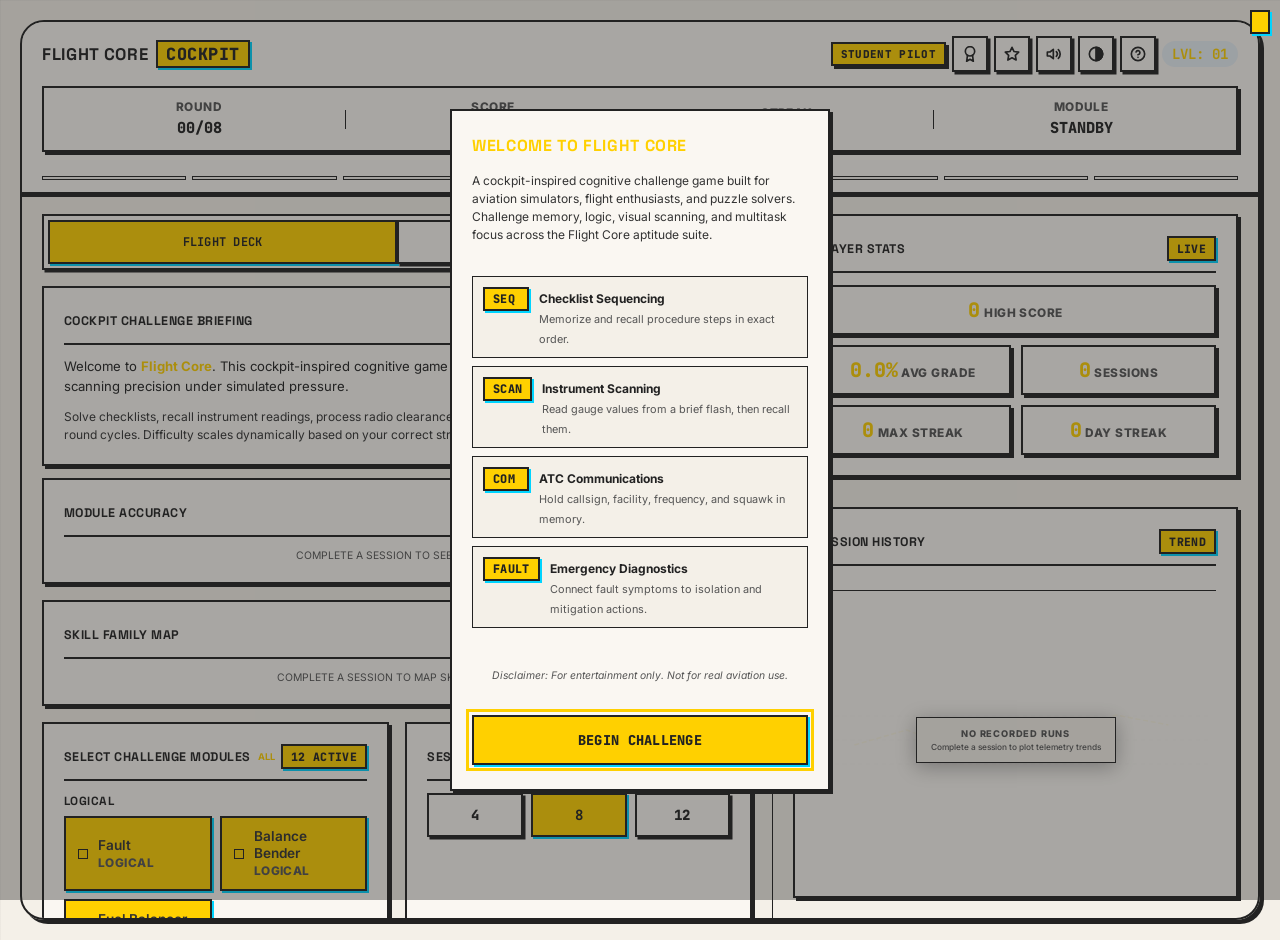
==== commit 3769d7c1: "feat(ui): align app family accent system" ====
--- a/index.html
+++ b/index.html
@@ -12,7 +12,7 @@
   <meta name="apple-mobile-web-app-title" content="Flight Core">
   <link rel="preconnect" href="https://fonts.googleapis.com">
   <link rel="preconnect" href="https://fonts.gstatic.com" crossorigin>
-  <link href="https://fonts.googleapis.com/css2?family=Inter:wght@400;500;600;700;800&family=JetBrains+Mono:wght@500;600;700;800&family=Space+Grotesk:wght@700;800&display=swap" rel="stylesheet">
+  <link href="https://fonts.googleapis.com/css2?family=Inter:wght@500;700;800;900&family=JetBrains+Mono:wght@500;700;800&family=Space+Grotesk:wght@500;700&display=swap" rel="stylesheet">
   <link rel="stylesheet" href="styles.css">
 </head>
 <body>
@@ -43,7 +43,7 @@
           <button class="theme-toggle-btn" id="btn-sound-toggle" title="Toggle Sound" aria-label="Toggle sound">
             <svg width="16" height="16" viewBox="0 0 24 24" fill="none" stroke="currentColor" stroke-width="2.5" stroke-linecap="round" stroke-linejoin="round" id="sound-icon" aria-hidden="true"><polygon points="11 5 6 9 2 9 2 15 6 15 11 19 11 5" /><path d="M15.5 8.5a5 5 0 0 1 0 7" /><path d="M18.5 5.5a9 9 0 0 1 0 13" /></svg>
           </button>
-          <button class="theme-toggle-btn" id="btn-theme-toggle" title="Select Theme">
+          <button class="theme-toggle-btn" id="btn-theme-toggle" title="Select Accent">
             <svg width="16" height="16" viewBox="0 0 24 24" fill="none" stroke="currentColor" stroke-width="2.5" stroke-linecap="round" stroke-linejoin="round">
               <circle cx="12" cy="12" r="10" />
               <path d="M12 2v20a10 10 0 0 0 0-20" fill="currentColor" />
@@ -800,42 +800,42 @@
     <div class="theme-selector-overlay" id="theme-selector-overlay" style="display: none;">
       <div class="theme-selector-card">
         <div class="theme-selector-header">
-          <span>Select Theme</span>
-          <button class="theme-close-btn" id="btn-theme-close" aria-label="Close theme panel">&times;</button>
+          <span>Select Accent</span>
+          <button class="theme-close-btn" id="btn-theme-close" aria-label="Close accent panel">&times;</button>
         </div>
         <div class="theme-options-grid">
           <button class="theme-opt-btn" data-theme-val="dark">
-            <span class="theme-opt-indicator" style="background-color: #f4f0e8; border: 2px solid #222222;"></span>
-            <span class="theme-opt-label">Paper Deck</span>
+            <span class="theme-opt-indicator" style="background-color: #00d4ff; border: 2px solid #222222;"></span>
+            <span class="theme-opt-label">Cyan</span>
           </button>
           <button class="theme-opt-btn" data-theme-val="light">
             <span class="theme-opt-indicator" style="background-color: #ffd000; border: 2px solid #222222;"></span>
-            <span class="theme-opt-label">Yellow Signal</span>
+            <span class="theme-opt-label">Yellow</span>
           </button>
           <button class="theme-opt-btn" data-theme-val="mono">
-            <span class="theme-opt-indicator" style="background: linear-gradient(135deg, #222222 50%, #faf7f2 50%); border: 2px solid #222222;"></span>
-            <span class="theme-opt-label">Ink Mono</span>
+            <span class="theme-opt-indicator" style="background-color: #64748b; border: 2px solid #222222;"></span>
+            <span class="theme-opt-label">Slate</span>
           </button>
           <button class="theme-opt-btn" data-theme-val="sage">
-            <span class="theme-opt-indicator" style="background-color: #10b981; border: 2px solid #222222;"></span>
-            <span class="theme-opt-label">Green Systems</span>
+            <span class="theme-opt-indicator" style="background-color: #14d99b; border: 2px solid #222222;"></span>
+            <span class="theme-opt-label">Emerald</span>
           </button>
           <button class="theme-opt-btn" data-theme-val="warm">
-            <span class="theme-opt-indicator" style="background-color: #e63946; border: 2px solid #222222;"></span>
-            <span class="theme-opt-label">Red Alert</span>
+            <span class="theme-opt-indicator" style="background-color: #ff8a00; border: 2px solid #222222;"></span>
+            <span class="theme-opt-label">Orange</span>
           </button>
         </div>
         <div class="custom-accent-panel terminal-card" style="margin-top: 12px; margin-bottom: 8px; padding: 12px;">
           <div class="custom-accent-header">
-            <label for="custom-accent-input">Custom Accent</label>
-            <span class="type-tag" id="custom-accent-status">Default</span>
+            <label for="custom-accent-input">Accent Override</label>
+            <span class="type-tag" id="custom-accent-status">CYAN</span>
           </div>
           <div class="custom-accent-controls">
-            <input type="color" id="custom-accent-input" value="#ffd000" aria-label="Choose custom accent color">
+            <input type="color" id="custom-accent-input" value="#00d4ff" aria-label="Choose custom accent color">
+            <button class="accent-swatch-btn" type="button" data-accent-color="#00d4ff" aria-label="Use cyan accent" style="--swatch-color: #00d4ff;"></button>
+            <button class="accent-swatch-btn" type="button" data-accent-color="#14d99b" aria-label="Use emerald accent" style="--swatch-color: #14d99b;"></button>
+            <button class="accent-swatch-btn" type="button" data-accent-color="#ff8a00" aria-label="Use orange accent" style="--swatch-color: #ff8a00;"></button>
             <button class="accent-swatch-btn" type="button" data-accent-color="#ffd000" aria-label="Use yellow accent" style="--swatch-color: #ffd000;"></button>
-            <button class="accent-swatch-btn" type="button" data-accent-color="#2563eb" aria-label="Use blue accent" style="--swatch-color: #2563eb;"></button>
-            <button class="accent-swatch-btn" type="button" data-accent-color="#10b981" aria-label="Use green accent" style="--swatch-color: #10b981;"></button>
-            <button class="accent-swatch-btn" type="button" data-accent-color="#e63946" aria-label="Use red accent" style="--swatch-color: #e63946;"></button>
             <button class="theme-opt-btn custom-accent-reset" type="button" id="btn-accent-reset">Reset</button>
           </div>
         </div>        <div class="terminal-card" style="margin-top: 12px; margin-bottom: 8px; padding: 12px;">
--- a/styles.css
+++ b/styles.css
@@ -3049,10 +3049,15 @@
   --ink: #222222;
   --muted-ink: #555555;
   --paper-grid: #ded7ca;
+  --accent: #00d4ff;
+  --accent-contrast: #162033;
   --bauhaus-yellow: #ffd000;
   --bauhaus-red: #e63946;
   --bauhaus-green: #10b981;
   --bauhaus-blue: #2563eb;
+  --bauhaus-orange: #ff8a00;
+  --bauhaus-slate: #64748b;
+  --font-heading: 'Space Grotesk', sans-serif;
   --font-display: 'Space Grotesk', 'Inter', -apple-system, BlinkMacSystemFont, 'Segoe UI', sans-serif;
   --font-sans: 'Inter', -apple-system, BlinkMacSystemFont, 'Segoe UI', Roboto, sans-serif;
   --font-mono: 'JetBrains Mono', 'SF Mono', 'Roboto Mono', 'Cascadia Code', monospace;
@@ -3060,7 +3065,7 @@
   --neo-border-control: 2px solid var(--ink);
   --neo-offset-card: 3px 3px 0 0 var(--ink);
   --neo-offset-control: 2.5px 2.5px 0 0 var(--ink);
-  --neo-offset-yellow: 2px 2px 0 0 var(--bauhaus-yellow);
+  --neo-offset-accent: 2px 2px 0 0 var(--accent);
   --neo-transition: 120ms ease;
 }
 
@@ -3080,9 +3085,14 @@
   --text-primary: var(--ink);
   --text-secondary: #333333;
   --text-muted: var(--muted-ink);
-  --accent-blue: var(--bauhaus-blue);
+  --color-primary: var(--ink);
+  --color-secondary: var(--muted-ink);
+  --color-red: var(--bauhaus-red);
+  --color-green: var(--bauhaus-green);
+  --color-blue: var(--bauhaus-blue);
+  --accent-blue: var(--accent);
   --accent-blue-glow: transparent;
-  --accent-cyan: var(--bauhaus-blue);
+  --accent-cyan: var(--accent);
   --accent-amber: var(--bauhaus-yellow);
   --success-emerald: var(--bauhaus-green);
   --success-bg: #dcfce7;
@@ -3095,13 +3105,13 @@
   --btn-neutral-bg: var(--bg-card-solid);
   --btn-neutral-border: var(--ink);
   --keypad-bg: var(--bg-paper);
-  --keypad-active-bg: var(--bauhaus-yellow);
+  --keypad-active-bg: var(--accent);
   --keypad-panel-bg: var(--bg-card-solid);
   --keypad-btn-bg: var(--bg-card-solid);
-  --keypad-btn-active-bg: var(--bauhaus-yellow);
+  --keypad-btn-active-bg: var(--accent);
   --keypad-btn-action-bg: #fff3b0;
   --keypad-btn-shadow: var(--neo-offset-control);
-  --select-active-bg: var(--bauhaus-yellow);
+  --select-active-bg: var(--accent);
   --shadow-premium: var(--neo-offset-card);
   --radius-lg: 0;
   --radius-md: 0;
@@ -3116,16 +3126,17 @@
   font-family: var(--font-sans);
 }
 
-body[data-theme='light'] { --select-active-bg: var(--bauhaus-yellow); }
-body[data-theme='mono'] { --select-active-bg: var(--ink); --accent-blue: var(--ink); }
-body[data-theme='sage'] { --select-active-bg: var(--bauhaus-green); --accent-blue: var(--bauhaus-green); }
-body[data-theme='warm'] { --select-active-bg: #ffe3e6; --accent-blue: var(--bauhaus-red); }
+body[data-theme='dark'] { --accent: #00d4ff; --accent-contrast: #162033; }
+body[data-theme='light'] { --accent: var(--bauhaus-yellow); --accent-contrast: var(--ink); }
+body[data-theme='mono'] { --accent: var(--bauhaus-slate); --accent-contrast: #ffffff; }
+body[data-theme='sage'] { --accent: var(--bauhaus-green); --accent-contrast: #162033; }
+body[data-theme='warm'] { --accent: var(--bauhaus-orange); --accent-contrast: #221a10; }
 
 body[data-theme='mono'] .segment-btn.active,
 body[data-theme='mono'] .module-select-card.active,
 body[data-theme='mono'] .theme-opt-btn.active,
 body[data-theme='mono'] .answer-tile.active {
-  color: #ffffff !important;
+  color: var(--accent-contrast) !important;
 }
 
 .terminal-frame {
@@ -3240,26 +3251,16 @@
   align-items: center;
   min-height: 24px;
   padding: 3px 8px;
-  color: var(--ink) !important;
-  background: var(--bauhaus-yellow) !important;
+  color: var(--accent-contrast) !important;
+  background: var(--accent) !important;
   border: var(--neo-border-control) !important;
   border-radius: 0 !important;
-  box-shadow: var(--neo-offset-yellow) !important;
+  box-shadow: var(--neo-offset-accent) !important;
   font-family: var(--font-mono) !important;
   font-weight: 800;
   letter-spacing: 0.03em;
   text-transform: uppercase;
 }
-
-body[data-theme='sage'] .type-tag,
-body[data-theme='sage'] .system-title-badge,
-body[data-theme='sage'] .pilot-rank-badge { background: var(--bauhaus-green) !important; color: var(--ink) !important; }
-body[data-theme='warm'] .type-tag,
-body[data-theme='warm'] .system-title-badge,
-body[data-theme='warm'] .pilot-rank-badge { background: #ffe3e6 !important; color: #7f1d1d !important; box-shadow: 2px 2px 0 0 var(--bauhaus-red) !important; }
-body[data-theme='mono'] .type-tag,
-body[data-theme='mono'] .system-title-badge,
-body[data-theme='mono'] .pilot-rank-badge { background: var(--ink) !important; color: #ffffff !important; }
 
 .btn,
 .abort-btn,
@@ -3299,8 +3300,8 @@
 .beacon-option-card:hover,
 .horizon-option-card:hover,
 .segment-btn:hover {
-  background: var(--bauhaus-yellow) !important;
-  color: var(--ink) !important;
+  background: var(--accent) !important;
+  color: var(--accent-contrast) !important;
 }
 
 .btn:active,
@@ -3332,8 +3333,8 @@
 .answer-tile.active {
   background: var(--select-active-bg) !important;
   border-color: var(--ink) !important;
-  color: var(--ink) !important;
-  box-shadow: var(--neo-offset-yellow) !important;
+  color: var(--accent-contrast) !important;
+  box-shadow: var(--neo-offset-accent) !important;
 }
 
 .btn-danger,
@@ -3357,6 +3358,12 @@
   height: 36px;
   min-height: 36px;
   padding: 0;
+}
+
+.btn-primary:hover,
+.keypad-btn.action.enter:hover {
+  background: var(--ink) !important;
+  color: #ffffff !important;
 }
 
 .theme-close-btn,
@@ -3466,6 +3473,12 @@
   background: var(--bg-input) !important;
 }
 
+.competency-bar-fill,
+.module-stat-fill,
+.timer-bar {
+  background: var(--accent) !important;
+}
+
 .competency-bar-track,
 .module-stat-track,
 .gauge-range-bar {
@@ -3490,7 +3503,7 @@
 select:focus-visible,
 textarea:focus-visible,
 a:focus-visible {
-  outline: 3px solid var(--bauhaus-yellow) !important;
+  outline: 3px solid var(--accent) !important;
   outline-offset: 3px;
   box-shadow: var(--neo-offset-control) !important;
 }
@@ -3549,7 +3562,7 @@
   --accent-blue: var(--custom-accent-readable);
   --accent-cyan: var(--custom-accent-readable);
   --accent-amber: var(--custom-accent-bg);
-  --neo-offset-yellow: 2px 2px 0 0 var(--custom-accent-raw);
+  --neo-offset-accent: 2px 2px 0 0 var(--custom-accent-raw);
 }
 
 body[data-custom-accent='true'] .segment-btn.active,
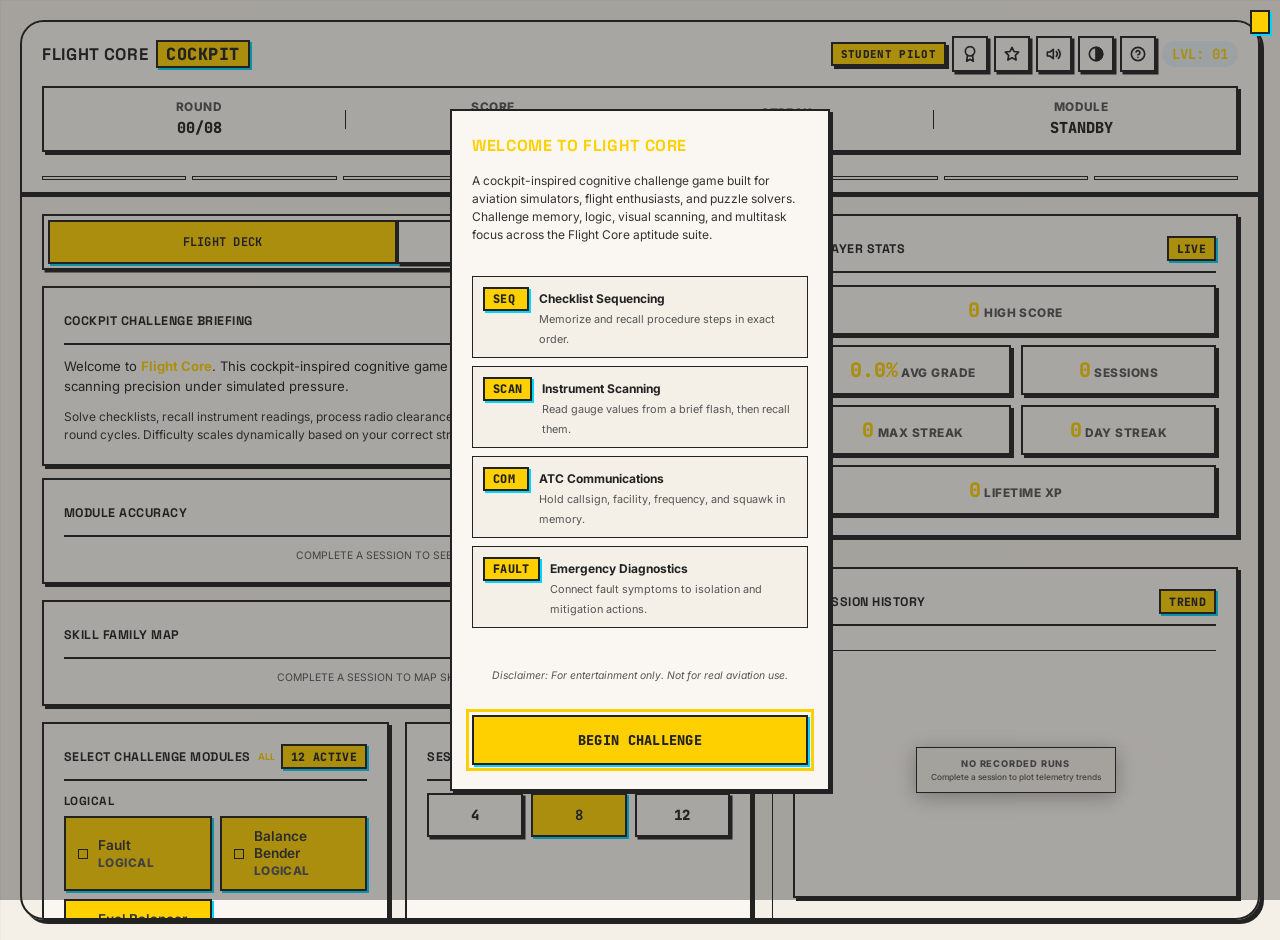
==== commit 66b2a982: "feat: implement daily flight ops, web audio synthesizer, and gamification depth" ====
--- a/index.html
+++ b/index.html
@@ -143,6 +143,10 @@
               <span class="home-stat-num" id="stat-daily-streak">0</span>
               <span class="home-stat-label">Day Streak</span>
             </div>
+            <div class="home-stat-box">
+              <span class="home-stat-num" id="stat-lifetime-xp">0</span>
+              <span class="home-stat-label">Lifetime XP</span>
+            </div>
           </div>
 
           <!-- History card with Calendar/Trend tabs -->
@@ -279,6 +283,20 @@
                 How long to study each briefing before the test begins. Relaxed = 1.5x, Extended = 2x the default duration.
               </p>
             </div>
+          </div>
+
+          <!-- Daily Flight Ops Card -->
+          <div class="terminal-card" style="margin-bottom: 16px;" id="daily-ops-card">
+            <div class="terminal-card-header">
+              <span>Daily Flight Ops</span>
+              <span class="type-tag" id="daily-ops-date-badge">TODAY</span>
+            </div>
+            <p style="font-size: 0.72rem; line-height: 1.5; color: var(--text-secondary); margin-bottom: 10px;">
+              A fresh 5-round cognitive sortie, identical for every pilot on this date. Complete it and share your Wordle-style score card.
+            </p>
+            <button class="btn btn-primary btn-block" id="btn-daily-ops" style="min-height: 44px;">
+              LAUNCH DAILY SORTIE
+            </button>
           </div>
 
           <button class="btn btn-primary btn-block" id="btn-engage-session">
@@ -698,6 +716,10 @@
             <div class="home-stat-box">
               <span class="home-stat-num" id="side-stat-daily-streak">0</span>
               <span class="home-stat-label">Day Streak</span>
+            </div>
+            <div class="home-stat-box" style="grid-column: span 2;">
+              <span class="home-stat-num" id="side-stat-xp">0</span>
+              <span class="home-stat-label">Lifetime XP</span>
             </div>
           </div>
         </div>
@@ -847,6 +869,15 @@
             <input type="checkbox" id="toggle-telemetry" aria-describedby="telemetry-status">
           </label>
         </div>
+        <div class="terminal-card" style="margin-top: 12px; margin-bottom: 8px; padding: 12px;">
+          <label for="toggle-audio-mute" style="display: flex; align-items: center; justify-content: space-between; gap: 12px; cursor: pointer;">
+            <span style="display: flex; flex-direction: column; gap: 3px;">
+              <span style="font-size: 0.75rem; color: var(--text-primary); font-weight: 700;">Mute audio feedback</span>
+              <span style="font-size: 0.64rem; color: var(--text-muted); line-height: 1.35;">Disable synthesized clicks, chimes, and alert tones.</span>
+            </span>
+            <input type="checkbox" id="toggle-audio-mute" aria-label="Mute audio feedback">
+          </label>
+        </div>
         <div style="border-top: 1px solid var(--border-subtle); padding-top: 12px; margin-top: 8px;" id="purge-section">
           <button class="theme-opt-btn" id="btn-clear-history" style="justify-content: center; color: var(--error-rose); border-color: var(--error-border); background: var(--error-bg); font-weight: 700;">
             PURGE RUN HISTORY
--- a/styles.css
+++ b/styles.css
@@ -2497,10 +2497,6 @@
   font-weight: 800;
   font-size: 1rem;
 }
-  border-radius: 50%;
-  border: 1px solid var(--border-active);
-  color: var(--accent-blue);
-}
 
 .answer-grid {
   display: grid;
@@ -2618,16 +2614,17 @@
   background: rgba(255, 255, 255, 0.02);
 }
 
-.mark-circle { border-radius: 50%; }
-.mark-square { border-radius: 4px; }
-.mark-diamond { transform: rotate(45deg); }
-.mark-triangle {
+.scan-mark.mark-circle { border-radius: 50%; }
+.scan-mark.mark-square { border-radius: 4px; }
+.scan-mark.mark-diamond { transform: rotate(45deg); }
+.scan-mark.mark-triangle {
   width: 0;
   height: 0;
   border-left: 9px solid transparent;
   border-right: 9px solid transparent;
   border-bottom: 16px solid currentColor;
   background: transparent !important;
+  border-top: 0;
   border-radius: 0;
 }
 
@@ -3387,8 +3384,6 @@
 .round-dot,
 .chevron,
 .gauge-range-indicator,
-.mark-circle,
-.mark-square,
 .competency-bar-fill,
 .module-stat-fill,
 .timer-bar {
@@ -3647,3 +3642,13 @@
   flex: 1 1 92px;
   min-width: 92px;
 }
+
+/* --- DAILY FLIGHT OPS CARD --- */
+#daily-ops-card {
+  border-color: var(--accent-blue) !important;
+  background: rgba(0, 212, 255, 0.03);
+}
+
+#btn-daily-ops:hover {
+  filter: brightness(1.08);
+}
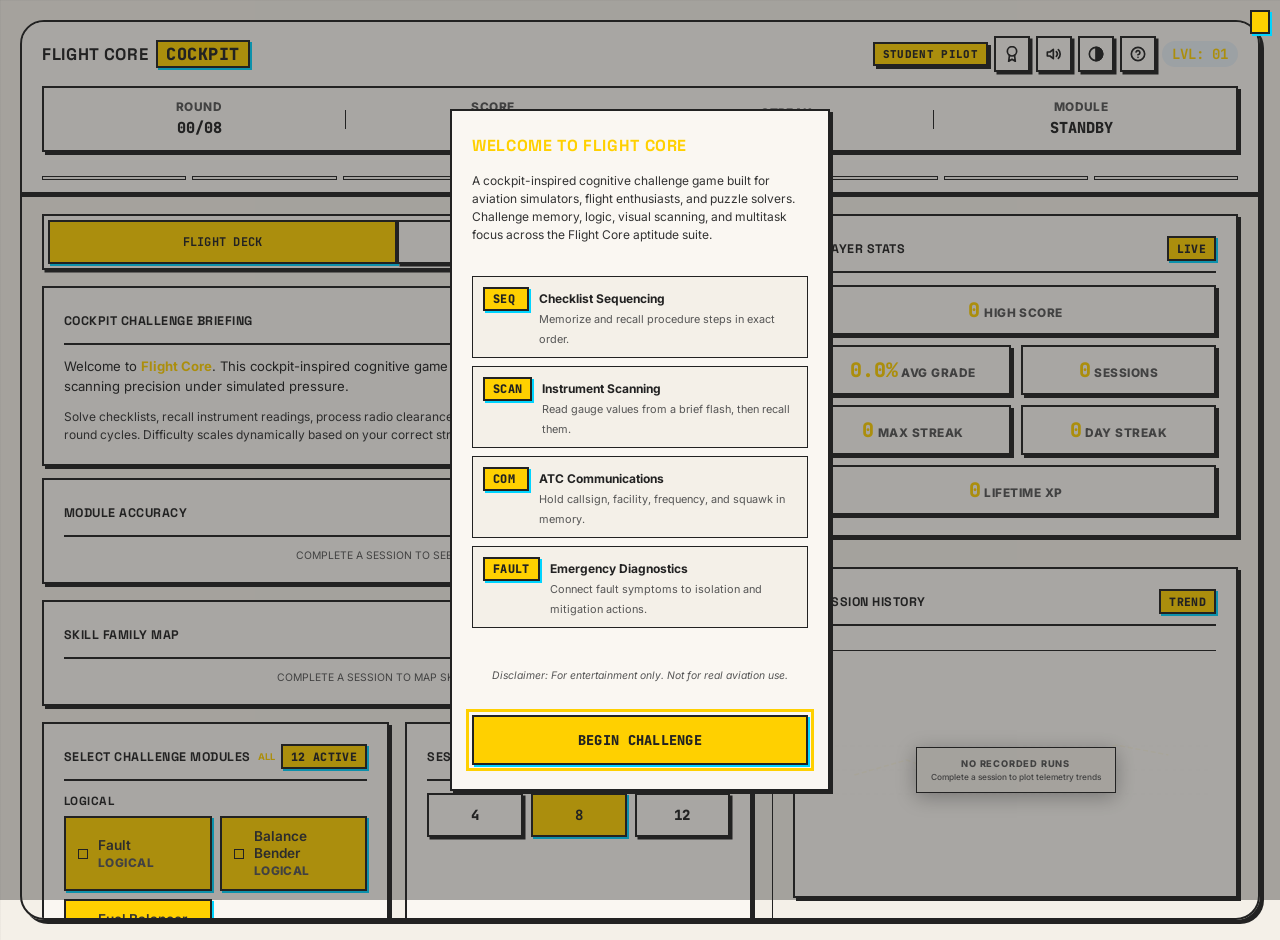
==== commit e16cd64c: "feat(monetization): establish free public beta mode and dormant entitlement boundary - Remove insecu" ====
--- a/index.html
+++ b/index.html
@@ -35,11 +35,6 @@
               <polyline points="8.21 13.89 7 23 12 20 17 23 15.79 13.88" />
             </svg>
           </button>
-          <button class="theme-toggle-btn" id="btn-pro-toggle" title="Flight Pass / Pro Access">
-            <svg width="16" height="16" viewBox="0 0 24 24" fill="none" stroke="currentColor" stroke-width="2.5" stroke-linecap="round" stroke-linejoin="round">
-              <polygon points="12 2 15.09 8.26 22 9.27 17 14.14 18.18 21.02 12 17.77 5.82 21.02 7 14.14 2 9.27 8.91 8.26 12 2" />
-            </svg>
-          </button>
           <button class="theme-toggle-btn" id="btn-sound-toggle" title="Toggle Sound" aria-label="Toggle sound">
             <svg width="16" height="16" viewBox="0 0 24 24" fill="none" stroke="currentColor" stroke-width="2.5" stroke-linecap="round" stroke-linejoin="round" id="sound-icon" aria-hidden="true"><polygon points="11 5 6 9 2 9 2 15 6 15 11 19 11 5" /><path d="M15.5 8.5a5 5 0 0 1 0 7" /><path d="M18.5 5.5a9 9 0 0 1 0 13" /></svg>
           </button>
@@ -390,7 +385,10 @@
           <div class="terminal-card" style="margin-bottom: 0;">
             <div class="terminal-card-header">
               <span>Challenge Run Entries</span>
-              <span class="type-tag" id="log-entries-count">0 Runs</span>
+              <div style="display: flex; gap: 6px; align-items: center;">
+                <span class="type-tag" id="log-entries-count">0 Runs</span>
+                <button id="btn-export-logbook-csv" style="font-size: 0.58rem; font-weight: 700; color: var(--accent-blue); background: none; border: none; cursor: pointer; padding: 0; font-family: var(--font-sans);">CSV</button>
+              </div>
             </div>
             <div class="logbook-scroll-area" id="logbook-scroll-list" style="max-height: 240px; overflow-y: auto; display: flex; flex-direction: column; gap: 8px;">
               <div style="font-size: 0.65rem; color: var(--text-muted); text-align: center; padding: 12px;">NO RUN HISTORY YET</div>
@@ -1041,46 +1039,7 @@
     </div>
   </div>
 
-  <!-- Pro Flight Pass Modal Overlay -->
-  <div class="theme-selector-overlay" id="pro-pass-overlay" style="display: none; z-index: 1260;">
-    <div class="theme-selector-card" style="max-width: 400px;">
-      <div class="theme-selector-header">
-        <div style="display: flex; align-items: center;">
-          <span style="font-size: 1rem; font-weight: 800; color: var(--text-primary);">Flight Core Pro Pass</span>
-          <span class="pro-badge">PRO</span>
-        </div>
-        <button class="theme-option-btn" id="btn-pro-close" style="width: auto; padding: 4px 10px;">Close</button>
-      </div>
-      <p style="font-size: 0.78rem; color: var(--text-secondary); line-height: 1.45; margin-bottom: 14px;">
-        Support Flight Core development and unlock professional telemetry tools, exclusive cockpit themes, and advanced features. Core game modules remain 100% free forever.
-      </p>
-      <div class="pro-feature-card">
-        <div>
-          <strong style="font-size: 0.78rem; color: var(--text-primary);">Pro Cockpit HUD Themes</strong>
-          <div style="font-size: 0.68rem; color: var(--text-muted);">Amber Vector & Stealth AMOLED</div>
-        </div>
-        <span class="type-tag">Theme</span>
-      </div>
-      <div class="pro-feature-card">
-        <div>
-          <strong style="font-size: 0.78rem; color: var(--text-primary);">Logbook Telemetry Export</strong>
-          <div style="font-size: 0.68rem; color: var(--text-muted);">Export full CSV run telemetry & accuracy trends</div>
-        </div>
-        <span class="type-tag">CSV</span>
-      </div>
-      <div class="pro-feature-card">
-        <div>
-          <strong style="font-size: 0.78rem; color: var(--text-primary);">Custom Audio Synthesizers</strong>
-          <div style="font-size: 0.68rem; color: var(--text-muted);">Mechanical click vs Modern Electronic Synth</div>
-        </div>
-        <span class="type-tag">Audio</span>
-      </div>
-      <div style="margin-top: 14px; display: flex; flex-direction: column; gap: 8px;">
-        <input type="text" id="pro-license-input" placeholder="Enter Pro License Key (e.g. PRO-FLIGHT-PASS)" style="padding: 10px; border-radius: var(--radius-sm); border: 1px solid var(--border-subtle); background: var(--bg-input); color: var(--text-primary); font-size: 0.75rem; text-align: center;" />
-        <button class="btn btn-primary btn-block" id="btn-pro-unlock" style="min-height: 44px;">UNLOCK PRO FEATURES</button>
-      </div>
-    </div>
-  </div>
+<!-- Pro Flight Pass Modal Overlay -->
 
   <script src="config.example.js"></script>
   <script src="config.js"></script>
